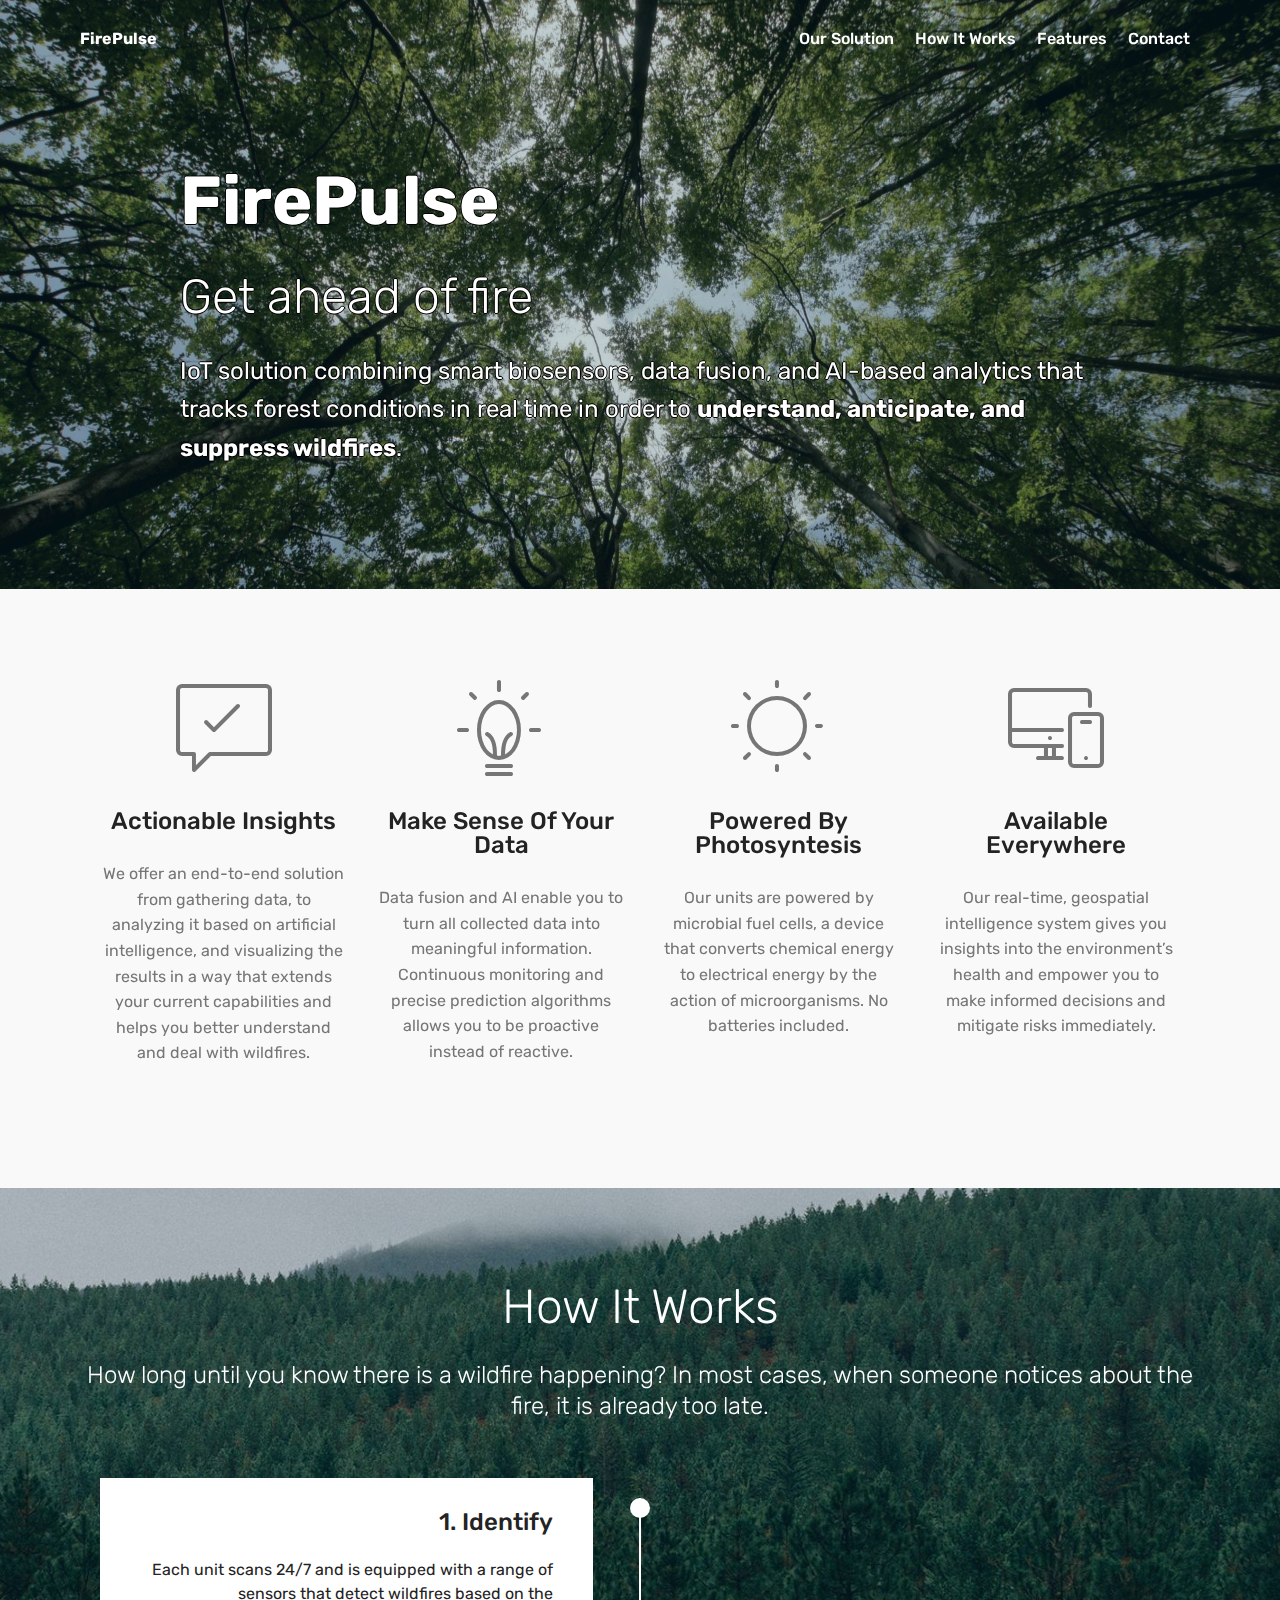
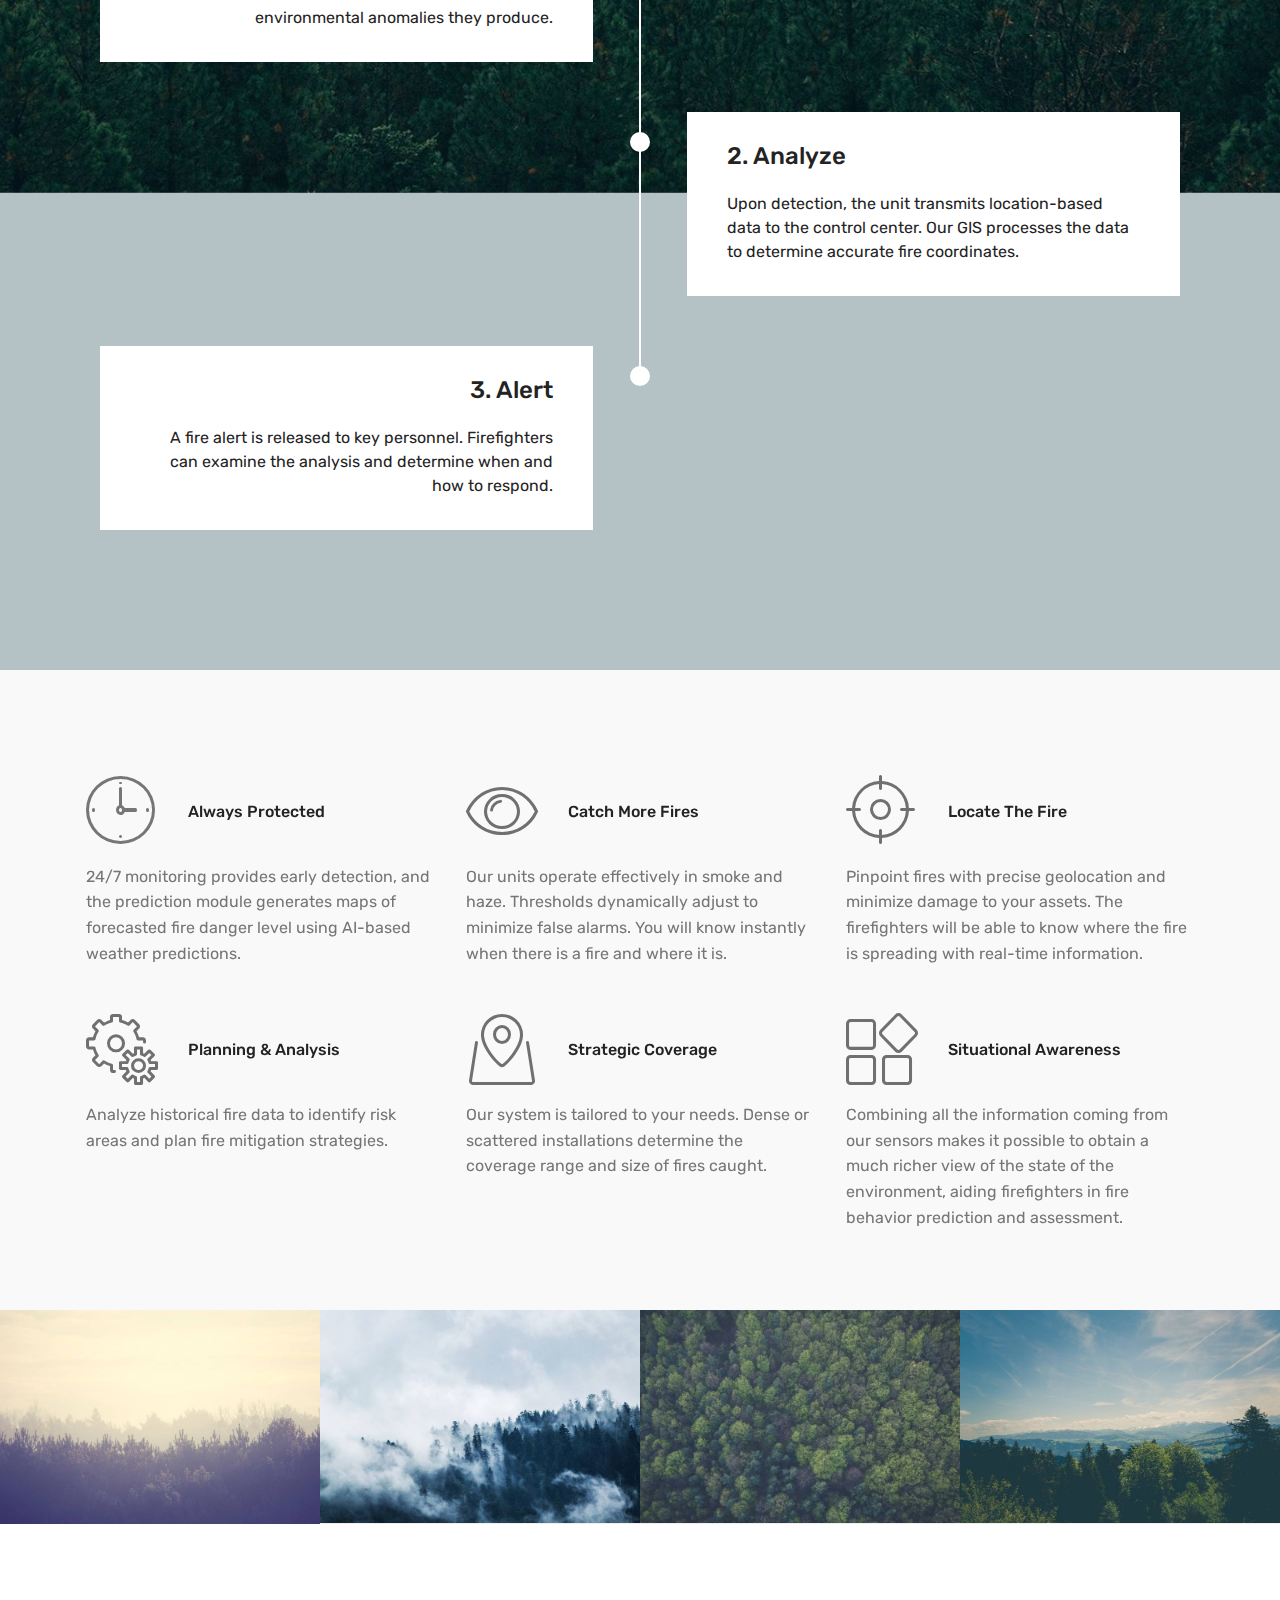
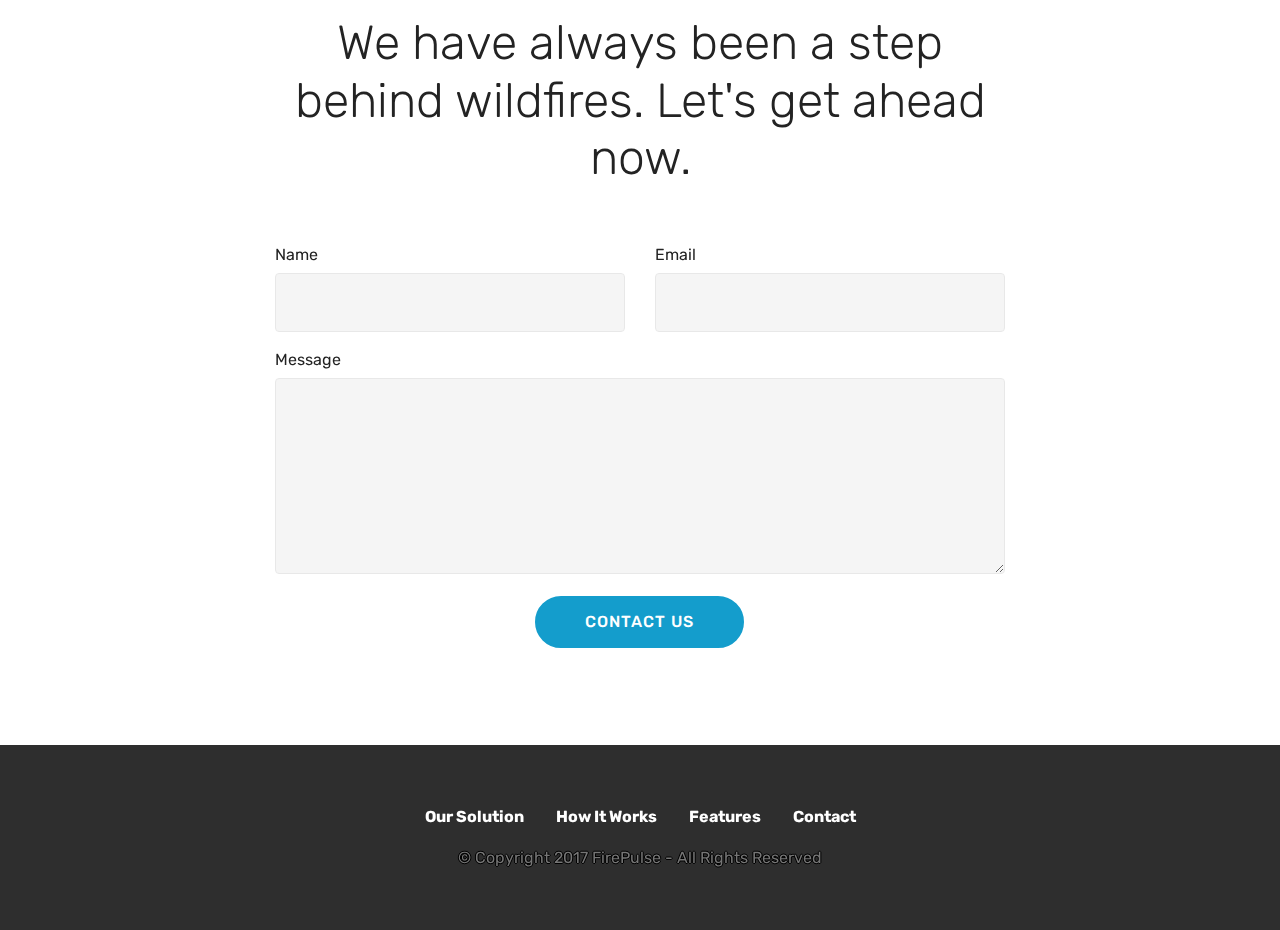
==== index.html @ 56bd2036 "Improve image and text contrast" ====
<!DOCTYPE html>
<html>
<head>
  <meta charset="UTF-8">
  <meta http-equiv="X-UA-Compatible" content="IE=edge">
  <meta name="viewport" content="width=device-width, initial-scale=1">
  <meta name="description" content="FirePulse - Get Ahead of Fire">

  <title>FirePulse</title>

  <link rel="stylesheet" href="assets/web/assets/mobirise-icons/mobirise-icons.css">
  <link rel="stylesheet" href="assets/bootstrap/css/bootstrap.min.css">
  <link rel="stylesheet" href="assets/bootstrap/css/bootstrap-grid.min.css">
  <link rel="stylesheet" href="assets/bootstrap/css/bootstrap-reboot.min.css">
  <link rel="stylesheet" href="assets/dropdown/css/style.css">
  <link rel="stylesheet" href="assets/theme/css/style.css">
  <link rel="stylesheet" href="assets/mobirise-gallery/style.css">
  <link rel="stylesheet" href="assets/mobirise/css/mbr-additional.css">
</head>
<body>
<section class="menu cid-qyNrmQAsGF" once="menu" id="menu1-e" data-rv-view="1225">
    <nav class="navbar navbar-expand beta-menu navbar-dropdown align-items-center navbar-toggleable-sm bg-color transparent">
        <button class="navbar-toggler navbar-toggler-right" type="button" data-toggle="collapse" data-target="#navbarSupportedContent"
                aria-controls="navbarSupportedContent" aria-expanded="false" aria-label="Toggle navigation">
            <div class="hamburger">
                <span></span>
                <span></span>
                <span></span>
                <span></span>
            </div>
        </button>
        <div class="menu-logo">
            <div class="navbar-brand">
                <span class="navbar-caption-wrap">
                    <a class="navbar-caption text-white display-4" href="#top">FirePulse<br></a>
                </span>
            </div>
        </div>
        <div class="collapse navbar-collapse" id="navbarSupportedContent">
            <ul class="navbar-nav nav-dropdown nav-right" data-app-modern-menu="true">
                <li class="nav-item">
                    <a class="nav-link link text-white display-4" href="index.html#features1-i">Our Solution</a>
                </li>
                <li class="nav-item">
                    <a class="nav-link link text-white display-4" href="index.html#timeline1-r">How It Works</a>
                </li>
                <li class="nav-item">
                    <a class="nav-link link text-white display-4" href="index.html#features10-p">Features</a>
                </li>
                <li class="nav-item">
                    <a class="nav-link link text-white display-4" href="index.html#form1-s">Contact</a>
                </li>
            </ul>
        </div>
    </nav>
</section>

<section class="cid-qyNrmRjcz0 mbr-parallax-background" id="header2-f" data-rv-view="1227">
    <div class="mbr-overlay" style="opacity: 0.25; background-color: rgb(7, 59, 76);"></div>
    <div class="container align-center">
        <div class="row justify-content-md-center">
            <div class="mbr-white col-md-10">
                <h1 class="mbr-section-title mbr-bold pb-3 mbr-fonts-style display-1">FirePulse</h1>
                <h3 class="mbr-section-subtitle align-center mbr-light pb-3 mbr-fonts-style display-2">Get ahead of fire</h3>
                <p class="mbr-text pb-3 mbr-fonts-style display-5">
                    IoT solution combining smart biosensors, data fusion, and
                    AI-based analytics that tracks forest conditions in real
                    time in order to <strong>understand, anticipate, and
                    suppress wildfires</strong>.
                </p>
            </div>
        </div>
    </div>
</section>

<section class="features1 cid-qyNvfasFLS" id="features1-i" data-rv-view="1230">
    <div class="container">
        <div class="media-container-row">
            <div class="card p-3 col-12 col-md-6 col-lg-3">
                <div class="card-img pb-3">
                    <span class="mbr-iconfont mbri-cust-feedback" style="color: rgb(118, 118, 118);" media-simple="true"></span>
                </div>
                <div class="card-box">
                    <h4 class="card-title py-3 mbr-fonts-style display-5">
                        Actionable Insights
                    </h4>
                    <p class="mbr-text mbr-fonts-style display-7">
                        We offer an end-to-end solution from gathering data, to
                        analyzing it based on artificial intelligence, and
                        visualizing the results in a way that extends your
                        current capabilities and helps you better understand and
                        deal with wildfires.
                    </p>
                </div>
            </div>

            <div class="card p-3 col-12 col-md-6 col-lg-3">
                <div class="card-img pb-3">
                    <span class="mbr-iconfont mbri-idea" style="color: rgb(118, 118, 118);" media-simple="true"></span>
                </div>
                <div class="card-box">
                    <h4 class="card-title py-3 mbr-fonts-style display-5">
                        Make Sense Of Your Data
                    </h4>
                    <p class="mbr-text mbr-fonts-style display-7">
                        Data fusion and AI enable you to turn all collected data
                        into meaningful information. Continuous monitoring and
                        precise prediction algorithms allows you to be proactive
                        instead of reactive.
                    </p>
                </div>
            </div>

            <div class="card p-3 col-12 col-md-6 col-lg-3">
                <div class="card-img pb-3">
                    <span class="mbr-iconfont mbri-sun" style="color: rgb(118, 118, 118);" media-simple="true"></span>
                </div>
                <div class="card-box">
                    <h4 class="card-title py-3 mbr-fonts-style display-5">
                        Powered By Photosyntesis
                    </h4>
                    <p class="mbr-text mbr-fonts-style display-7">
                        Our units are powered by microbial fuel cells, a device
                        that converts chemical energy to electrical energy by
                        the action of microorganisms. No batteries included.
                    </p>
                </div>
            </div>

            <div class="card p-3 col-12 col-md-6 col-lg-3">
                <div class="card-img pb-3">
                    <span class="mbr-iconfont mbri-responsive" style="color: rgb(118, 118, 118);" media-simple="true"></span>
                </div>
                <div class="card-box">
                    <h4 class="card-title py-3 mbr-fonts-style display-5">
                        Available Everywhere
                    </h4>
                    <p class="mbr-text mbr-fonts-style display-7">
                        Our real-time, geospatial intelligence system gives you
                        insights into the environment’s health and empower you
                        to make informed decisions and mitigate risks
                        immediately.
                    </p>
                </div>
            </div>
        </div>
    </div>
</section>

<section class="timeline1 cid-qyNzXFHIGT mbr-parallax-background" id="timeline1-r" data-rv-view="1233">
    <div class="mbr-overlay" style="opacity: 0.25; background-color: rgb(7, 59, 76);"></div>

    <div class="container align-center">
        <h2 class="mbr-section-title pb-3 mbr-fonts-style display-2">
            How It Works
        </h2>
        <h3 class="mbr-section-subtitle pb-5 mbr-fonts-style display-5">
            How long until you know there is a wildfire happening? In most
            cases, when someone notices about the fire, it is already too late.
        </h3>

        <div class="container timelines-container" mbri-timelines="">
            <div class="row timeline-element reverse separline">
                <div class="timeline-date-panel col-xs-12 col-md-6  align-left"></div>
                <span class="iconBackground"></span>
                <div class="col-xs-12 col-md-6 align-right">
                    <div class="timeline-text-content">
                        <h4 class="mbr-timeline-title pb-3 mbr-fonts-style display-5">1. Identify</h4>
                        <p class="mbr-timeline-text mbr-fonts-style display-7">
                            Each unit scans 24/7 and is equipped with a range of
                            sensors that detect wildfires based on the
                            environmental anomalies they produce.
                        </p>
                    </div>
                </div>
            </div>

            <div class="row timeline-element  separline">
                <div class="timeline-date-panel col-xs-12 col-md-6 align-right"></div>
                <span class="iconBackground"></span>
                <div class="col-xs-12 col-md-6 align-left ">
                    <div class="timeline-text-content">
                        <h4 class="mbr-timeline-title pb-3 mbr-fonts-style display-5">2. Analyze</h4>
                        <p class="mbr-timeline-text mbr-fonts-style display-7">
                            Upon detection, the unit transmits location-based
                            data to the control center. Our GIS processes the
                            data to determine accurate fire coordinates.
                        </p>
                    </div>
                </div>
            </div>

            <div class="row timeline-element reverse">
                <div class="timeline-date-panel col-xs-12 col-md-6  align-left"></div>
                <span class="iconBackground"></span>
                <div class="col-xs-12 col-md-6 align-right">
                    <div class="timeline-text-content">
                        <h4 class="mbr-timeline-title pb-3 mbr-fonts-style display-5">3. Alert</h4>
                        <p class="mbr-timeline-text mbr-fonts-style display-7">
                            A fire alert is released to key personnel.
                            Firefighters can examine the analysis and determine
                            when and how to respond.
                        </p>
                    </div>
                </div>
            </div>
        </div>
    </div>
</section>

<section class="features10 cid-qyNzpm84Uh pb-5" id="features10-p" data-rv-view="1236">
    <div class="container">
        <div class="row justify-content-center">
            <div class="card p-3 col-12 col-md-6 col-lg-4">
                <div class="media mb-3">
                    <div class="card-img align-self-center d-flex">
                        <span class="mbr-iconfont mbri-clock" style="color: rgb(118, 118, 118);" media-simple="true"></span>
                    </div>
                    <h4 class="card-title media-body py-3 mbr-fonts-style display-7">Always Protected</h4>
                </div>
                <div class="card-box">
                    <p class="mbr-text mbr-fonts-style display-7">
                        24/7 monitoring provides early detection, and the
                        prediction module generates maps of forecasted fire
                        danger level using AI-based weather predictions.
                    </p>
                </div>
            </div>

            <div class="card p-3 col-12 col-md-6 col-lg-4">
                <div class="media mb-3">
                    <div class="card-img align-self-center d-flex">
                        <span class="mbr-iconfont mbri-preview" media-simple="true"></span>
                    </div>
                    <h4 class="card-title media-body py-3 mbr-fonts-style display-7">Catch More Fires</h4>
                </div>
                <div class="card-box">
                    <p class="mbr-text mbr-fonts-style display-7">
                        Our units operate effectively in smoke and haze.
                        Thresholds dynamically adjust to minimize false alarms.
                        You will know instantly when there is a fire and where
                        it is.</p>
                </div>
            </div>

            <div class="card p-3 col-12 col-md-6 col-lg-4">
                <div class="media mb-3">
                    <div class="card-img align-self-center d-flex">
                        <span class="mbr-iconfont mbri-target" media-simple="true"></span>
                    </div>
                    <h4 class="card-title media-body py-3 mbr-fonts-style display-7">Locate The Fire</h4>
                </div>
                <div class="card-box">
                    <p class="mbr-text mbr-fonts-style display-7">
                        Pinpoint fires with precise geolocation and minimize
                        damage to your assets. The firefighters will be able to
                        know where the fire is spreading with real-time
                        information.
                    </p>
                </div>
            </div>

            <div class="card p-3 col-12 col-md-6 col-lg-4">
                <div class="media mb-3">
                    <div class="card-img align-self-center d-flex">
                        <span class="mbr-iconfont mbri-setting" media-simple="true"></span>
                    </div>
                    <h4 class="card-title media-body py-3 mbr-fonts-style display-7">Planning &amp; Analysis</h4>
                </div>
                <div class="card-box">
                    <p class="mbr-text mbr-fonts-style display-7">
                        Analyze historical fire data to identify risk areas and
                        plan fire mitigation strategies.
                    </p>
                </div>
            </div>

            <div class="card p-3 col-12 col-md-6 col-lg-4">
                <div class="media mb-3">
                    <div class="card-img align-self-center d-flex">
                        <span class="mbr-iconfont mbri-map-pin" media-simple="true"></span>
                    </div>
                    <h4 class="card-title media-body py-3 mbr-fonts-style display-7">Strategic Coverage</h4>
                </div>
                <div class="card-box">
                    <p class="mbr-text mbr-fonts-style display-7">
                        Our system is tailored to your needs. Dense or scattered
                        installations determine the coverage range and size of
                        fires caught.
                    </p>
                </div>
            </div>

            <div class="card p-3 col-12 col-md-6 col-lg-4">
                <div class="media mb-3">
                    <div class="card-img align-self-center d-flex">
                        <span class="mbr-iconfont mbri-extension" media-simple="true"></span>
                    </div>
                    <h4 class="card-title media-body py-3 mbr-fonts-style display-7">Situational Awareness</h4>
                </div>
                <div class="card-box">
                    <p class="mbr-text mbr-fonts-style display-7">Combining all
                        the information coming from our sensors makes it
                        possible to obtain a much richer view of the state of
                        the environment, aiding firefighters in fire behavior
                        prediction and assessment.
                    </p>
                </div>
            </div>
        </div>
    </div>
</section>

<section class="mbr-gallery" id="gallery3-l" data-rv-view="1242">
    <div>
        <div>
            <div class="mbr-gallery-row">
                <div class="mbr-gallery-layout-default">
                    <div>
                        <div>
                            <div class="mbr-gallery-item mbr-gallery-item--p0">
                                <div href="#lb-gallery3-l">
                                    <img src="assets/images/landscape-trees-winter-8781-1280x856-800x535.jpg" alt="">
                                </div>
                            </div>
                            <div class="mbr-gallery-item mbr-gallery-item--p0">
                                <div href="#lb-gallery3-l">
                                    <img src="assets/images/pexels-photo-167699-1280x853-800x533.jpg" alt="">
                                </div>
                            </div>
                            <div class="mbr-gallery-item mbr-gallery-item--p0">
                                <div href="#lb-gallery3-l">
                                    <img src="assets/images/pexels-photo-113338-1280x853-800x533.jpg" alt="">
                                </div>
                            </div>
                            <div class="mbr-gallery-item mbr-gallery-item--p0">
                                <div href="#lb-gallery3-l">
                                    <img src="assets/images/pexels-photo-129105-1280x853-800x533.jpg" alt="">
                                </div>
                            </div>
                        </div>
                    </div>
                </div>
            </div>
        </div>
    </div>
</section>

<section class="mbr-section form1 cid-qyNCkxbKjZ" id="form1-s" data-rv-view="1261">
    <div class="container">
        <div class="row justify-content-center">
            <div class="title col-12 col-lg-8">
                <h2 class="mbr-section-title align-center pb-3 mbr-fonts-style display-2">
                    We have always been a step behind wildfires. Let's get ahead now.
                </h2>
            </div>
        </div>
    </div>
    <div class="container">
        <div class="row justify-content-center">
            <div class="media-container-column col-lg-8" data-form-type="formoid">
                <div data-form-alert="" hidden="">Thanks for contacting us! We will get back at you as soon as possible.</div>

                <form class="mbr-form" action="https://mobirise.com/" method="post" data-form-title="Mobirise Form">
                    <input type="hidden" data-form-email="true" value="gnU/629u4FB95hNdyKQsaQqnuOkDo2GYJ6wR9Qyj9FhAoC0053Ku/VlZqA9ZPZjB5Nr1Hg8uNTyIGuQ9LGgLoWUwlEdALuaLyAC6wq1TpmEbZEG/PhLjs02CawAMzW4U">
                    <div class="row row-sm-offset">
                        <div class="col-md-4 multi-horizontal" data-for="name">
                            <div class="form-group">
                                <label class="form-control-label mbr-fonts-style display-7" for="name-form1-s">Name</label>
                                <input type="text" class="form-control" name="name" data-form-field="Name" required="" id="name-form1-s">
                            </div>
                        </div>
                        <div class="col-md-4 multi-horizontal" data-for="email">
                            <div class="form-group">
                                <label class="form-control-label mbr-fonts-style display-7" for="email-form1-s">Email</label>
                                <input type="email" class="form-control" name="email" data-form-field="Email" required="" id="email-form1-s">
                            </div>
                        </div>
                    </div>
                    <div class="form-group" data-for="message">
                        <label class="form-control-label mbr-fonts-style display-7" for="message-form1-s">Message</label>
                        <textarea type="text" class="form-control" name="message" rows="7" data-form-field="Message" id="message-form1-s"></textarea>
                    </div>
                    <span class="input-group-btn"><button href="" type="submit" class="btn btn-primary btn-form display-4">CONTACT US</button></span>
                </form>
            </div>
        </div>
    </div>
</section>

<section once="" class="cid-qyNLZDrBRX" id="footer7-z" data-rv-view="1264">
    <div class="container">
        <div class="media-container-row align-center mbr-white">
            <div class="row">
                <ul class="foot-menu">
                    <li class="foot-menu-item mbr-fonts-style display-7">
                        <a class="text-white mbr-bold" href="index.html#header2-f">Our Solution</a>
                    </li>
                    <li class="foot-menu-item mbr-fonts-style display-7">
                        <a class="text-white mbr-bold" href="index.html#timeline1-r">How It Works</a>
                    </li>
                    <li class="foot-menu-item mbr-fonts-style display-7">
                        <a class="text-white mbr-bold" href="index.html#features10-p">Features</a>
                    </li>
                    <li class="foot-menu-item mbr-fonts-style display-7">
                        <a class="text-white mbr-bold" href="index.html#form1-s">Contact</a>
                    </li>
                </ul>
            </div>
            <div class="row row-copirayt">
                <p class="mbr-text mb-0 mbr-fonts-style mbr-white display-7">
                    © Copyright 2017 FirePulse - All Rights Reserved
                </p>
            </div>
        </div>
    </div>
</section>

<script src="assets/web/assets/jquery/jquery.min.js"></script>
<script src="assets/popper/popper.min.js"></script>
<script src="assets/bootstrap/js/bootstrap.min.js"></script>
<script src="assets/smooth-scroll/smooth-scroll.js"></script>
<script src="assets/dropdown/js/script.min.js"></script>
<script src="assets/touch-swipe/jquery.touch-swipe.min.js"></script>
<script src="assets/masonry/masonry.pkgd.min.js"></script>
<script src="assets/imagesloaded/imagesloaded.pkgd.min.js"></script>
<script src="assets/bootstrap-carousel-swipe/bootstrap-carousel-swipe.js"></script>
<script src="assets/jarallax/jarallax.min.js"></script>
<script src="assets/theme/js/script.js"></script>
<script src="assets/mobirise-gallery/script.js"></script>
<script src="assets/formoid/formoid.min.js"></script>

</body>
</html>
---- assets/web/assets/mobirise-icons/mobirise-icons.css ----
@font-face {
  font-family: 'MobiriseIcons';
  src:  url('mobirise-icons.eot?spat4u');
  src:  url('mobirise-icons.eot?spat4u#iefix') format('embedded-opentype'),
    url('mobirise-icons.ttf?spat4u') format('truetype'),
    url('mobirise-icons.woff?spat4u') format('woff'),
    url('mobirise-icons.svg?spat4u#MobiriseIcons') format('svg');
  font-weight: normal;
  font-style: normal;
}

[class^="mbri-"], [class*=" mbri-"] {
  /* use !important to prevent issues with browser extensions that change fonts */
  font-family: MobiriseIcons !important;
  speak: none;
  font-style: normal;
  font-weight: normal;
  font-variant: normal;
  text-transform: none;
  line-height: 1;

  /* Better Font Rendering =========== */
  -webkit-font-smoothing: antialiased;
  -moz-osx-font-smoothing: grayscale;
}

.mbri-add-submenu:before {
  content: "\e900";
}
.mbri-alert:before {
  content: "\e901";
}
.mbri-align-center:before {
  content: "\e902";
}
.mbri-align-justify:before {
  content: "\e903";
}
.mbri-align-left:before {
  content: "\e904";
}
.mbri-align-right:before {
  content: "\e905";
}
.mbri-android:before {
  content: "\e906";
}
.mbri-apple:before {
  content: "\e907";
}
.mbri-arrow-down:before {
  content: "\e908";
}
.mbri-arrow-next:before {
  content: "\e909";
}
.mbri-arrow-prev:before {
  content: "\e90a";
}
.mbri-arrow-up:before {
  content: "\e90b";
}
.mbri-bold:before {
  content: "\e90c";
}
.mbri-bookmark:before {
  content: "\e90d";
}
.mbri-bootstrap:before {
  content: "\e90e";
}
.mbri-briefcase:before {
  content: "\e90f";
}
.mbri-browse:before {
  content: "\e910";
}
.mbri-bulleted-list:before {
  content: "\e911";
}
.mbri-calendar:before {
  content: "\e912";
}
.mbri-camera:before {
  content: "\e913";
}
.mbri-cart-add:before {
  content: "\e914";
}
.mbri-cart-full:before {
  content: "\e915";
}
.mbri-cash:before {
  content: "\e916";
}
.mbri-change-style:before {
  content: "\e917";
}
.mbri-chat:before {
  content: "\e918";
}
.mbri-clock:before {
  content: "\e919";
}
.mbri-close:before {
  content: "\e91a";
}
.mbri-cloud:before {
  content: "\e91b";
}
.mbri-code:before {
  content: "\e91c";
}
.mbri-contact-form:before {
  content: "\e91d";
}
.mbri-credit-card:before {
  content: "\e91e";
}
.mbri-cursor-click:before {
  content: "\e91f";
}
.mbri-cust-feedback:before {
  content: "\e920";
}
.mbri-database:before {
  content: "\e921";
}
.mbri-delivery:before {
  content: "\e922";
}
.mbri-desktop:before {
  content: "\e923";
}
.mbri-devices:before {
  content: "\e924";
}
.mbri-down:before {
  content: "\e925";
}
.mbri-download:before {
  content: "\e989";
}
.mbri-drag-n-drop:before {
  content: "\e927";
}
.mbri-drag-n-drop2:before {
  content: "\e928";
}
.mbri-edit:before {
  content: "\e929";
}
.mbri-edit2:before {
  content: "\e92a";
}
.mbri-error:before {
  content: "\e92b";
}
.mbri-extension:before {
  content: "\e92c";
}
.mbri-features:before {
  content: "\e92d";
}
.mbri-file:before {
  content: "\e92e";
}
.mbri-flag:before {
  content: "\e92f";
}
.mbri-folder:before {
  content: "\e930";
}
.mbri-gift:before {
  content: "\e931";
}
.mbri-github:before {
  content: "\e932";
}
.mbri-globe:before {
  content: "\e933";
}
.mbri-globe-2:before {
  content: "\e934";
}
.mbri-growing-chart:before {
  content: "\e935";
}
.mbri-hearth:before {
  content: "\e936";
}
.mbri-help:before {
  content: "\e937";
}
.mbri-home:before {
  content: "\e938";
}
.mbri-hot-cup:before {
  content: "\e939";
}
.mbri-idea:before {
  content: "\e93a";
}
.mbri-image-gallery:before {
  content: "\e93b";
}
.mbri-image-slider:before {
  content: "\e93c";
}
.mbri-info:before {
  content: "\e93d";
}
.mbri-italic:before {
  content: "\e93e";
}
.mbri-key:before {
  content: "\e93f";
}
.mbri-laptop:before {
  content: "\e940";
}
.mbri-layers:before {
  content: "\e941";
}
.mbri-left-right:before {
  content: "\e942";
}
.mbri-left:before {
  content: "\e943";
}
.mbri-letter:before {
  content: "\e944";
}
.mbri-like:before {
  content: "\e945";
}
.mbri-link:before {
  content: "\e946";
}
.mbri-lock:before {
  content: "\e947";
}
.mbri-login:before {
  content: "\e948";
}
.mbri-logout:before {
  content: "\e949";
}
.mbri-magic-stick:before {
  content: "\e94a";
}
.mbri-map-pin:before {
  content: "\e94b";
}
.mbri-menu:before {
  content: "\e94c";
}
.mbri-mobile:before {
  content: "\e94d";
}
.mbri-mobile2:before {
  content: "\e94e";
}
.mbri-mobirise:before {
  content: "\e94f";
}
.mbri-more-horizontal:before {
  content: "\e950";
}
.mbri-more-vertical:before {
  content: "\e951";
}
.mbri-music:before {
  content: "\e952";
}
.mbri-new-file:before {
  content: "\e953";
}
.mbri-numbered-list:before {
  content: "\e954";
}
.mbri-opened-folder:before {
  content: "\e955";
}
.mbri-pages:before {
  content: "\e956";
}
.mbri-paper-plane:before {
  content: "\e957";
}
.mbri-paperclip:before {
  content: "\e958";
}
.mbri-photo:before {
  content: "\e959";
}
.mbri-photos:before {
  content: "\e95a";
}
.mbri-pin:before {
  content: "\e95b";
}
.mbri-play:before {
  content: "\e95c";
}
.mbri-plus:before {
  content: "\e95d";
}
.mbri-preview:before {
  content: "\e95e";
}
.mbri-print:before {
  content: "\e95f";
}
.mbri-protect:before {
  content: "\e960";
}
.mbri-question:before {
  content: "\e961";
}
.mbri-quote-left:before {
  content: "\e962";
}
.mbri-quote-right:before {
  content: "\e963";
}
.mbri-refresh:before {
  content: "\e964";
}
.mbri-responsive:before {
  content: "\e965";
}
.mbri-right:before {
  content: "\e966";
}
.mbri-rocket:before {
  content: "\e967";
}
.mbri-sad-face:before {
  content: "\e968";
}
.mbri-sale:before {
  content: "\e969";
}
.mbri-save:before {
  content: "\e96a";
}
.mbri-search:before {
  content: "\e96b";
}
.mbri-setting:before {
  content: "\e96c";
}
.mbri-setting2:before {
  content: "\e96d";
}
.mbri-setting3:before {
  content: "\e96e";
}
.mbri-share:before {
  content: "\e96f";
}
.mbri-shopping-bag:before {
  content: "\e970";
}
.mbri-shopping-basket:before {
  content: "\e971";
}
.mbri-shopping-cart:before {
  content: "\e972";
}
.mbri-sites:before {
  content: "\e973";
}
.mbri-smile-face:before {
  content: "\e974";
}
.mbri-speed:before {
  content: "\e975";
}
.mbri-star:before {
  content: "\e976";
}
.mbri-success:before {
  content: "\e977";
}
.mbri-sun:before {
  content: "\e978";
}
.mbri-sun2:before {
  content: "\e979";
}
.mbri-tablet:before {
  content: "\e97a";
}
.mbri-tablet-vertical:before {
  content: "\e97b";
}
.mbri-target:before {
  content: "\e97c";
}
.mbri-timer:before {
  content: "\e97d";
}
.mbri-to-ftp:before {
  content: "\e97e";
}
.mbri-to-local-drive:before {
  content: "\e97f";
}
.mbri-touch-swipe:before {
  content: "\e980";
}
.mbri-touch:before {
  content: "\e981";
}
.mbri-trash:before {
  content: "\e982";
}
.mbri-underline:before {
  content: "\e983";
}
.mbri-unlink:before {
  content: "\e984";
}
.mbri-unlock:before {
  content: "\e985";
}
.mbri-up-down:before {
  content: "\e986";
}
.mbri-up:before {
  content: "\e987";
}
.mbri-update:before {
  content: "\e988";
}
.mbri-upload:before {
 content: "\e926"; 
}
.mbri-user:before {
  content: "\e98a";
}
.mbri-user2:before {
  content: "\e98b";
}
.mbri-users:before {
  content: "\e98c";
}
.mbri-video:before {
  content: "\e98d";
}
.mbri-video-play:before {
  content: "\e98e";
}
.mbri-watch:before {
  content: "\e98f";
}
.mbri-website-theme:before {
  content: "\e990";
}
.mbri-wifi:before {
  content: "\e991";
}
.mbri-windows:before {
  content: "\e992";
}
.mbri-zoom-out:before {
  content: "\e993";
}
.mbri-redo:before {
  content: "\e994";
}
.mbri-undo:before {
  content: "\e995";
}
---- assets/dropdown/css/style.css ----
.navbar-dropdown {
  left: 0;
  padding: 0;
  position: absolute;
  right: 0;
  top: 0;
  transition: all 0.45s ease;
  z-index: 1030;
  background: #282828; }
  .navbar-dropdown .navbar-logo {
    margin-right: 0.8rem;
    transition: margin 0.3s ease-in-out;
    vertical-align: middle; }
    .navbar-dropdown .navbar-logo img {
      height: 3.125rem;
      transition: all 0.3s ease-in-out; }
    .navbar-dropdown .navbar-logo.mbr-iconfont {
      font-size: 3.125rem;
      line-height: 3.125rem; }
  .navbar-dropdown .navbar-caption {
    font-weight: 700;
    white-space: normal;
    vertical-align: -4px;
    line-height: 3.125rem !important; }
    .navbar-dropdown .navbar-caption, .navbar-dropdown .navbar-caption:hover {
      color: inherit;
      text-decoration: none; }
  .navbar-dropdown .mbr-iconfont + .navbar-caption {
    vertical-align: -1px; }
  .navbar-dropdown.navbar-fixed-top {
    position: fixed; }
  .navbar-dropdown .navbar-brand span {
    vertical-align: -4px; }
  .navbar-dropdown.bg-color.transparent {
    background: none; }
  .navbar-dropdown.navbar-short .navbar-brand {
    padding: 0.625rem 0; }
    .navbar-dropdown.navbar-short .navbar-brand span {
      vertical-align: -1px; }
  .navbar-dropdown.navbar-short .navbar-caption {
    line-height: 2.375rem !important;
    vertical-align: -2px; }
  .navbar-dropdown.navbar-short .navbar-logo {
    margin-right: 0.5rem; }
    .navbar-dropdown.navbar-short .navbar-logo img {
      height: 2.375rem; }
    .navbar-dropdown.navbar-short .navbar-logo.mbr-iconfont {
      font-size: 2.375rem;
      line-height: 2.375rem; }
  .navbar-dropdown.navbar-short .mbr-table-cell {
    height: 3.625rem; }
  .navbar-dropdown .navbar-close {
    left: 0.6875rem;
    position: fixed;
    top: 0.75rem;
    z-index: 1000; }
  .navbar-dropdown .hamburger-icon {
    content: "";
    display: inline-block;
    vertical-align: middle;
    width: 16px;
    -webkit-box-shadow: 0 -6px 0 1px #282828,0 0 0 1px #282828,0 6px 0 1px #282828;
    -moz-box-shadow: 0 -6px 0 1px #282828,0 0 0 1px #282828,0 6px 0 1px #282828;
    box-shadow: 0 -6px 0 1px #282828,0 0 0 1px #282828,0 6px 0 1px #282828; }

.dropdown-menu .dropdown-toggle[data-toggle="dropdown-submenu"]::after {
  border-bottom: 0.35em solid transparent;
  border-left: 0.35em solid;
  border-right: 0;
  border-top: 0.35em solid transparent;
  margin-left: 0.3rem; }

.dropdown-menu .dropdown-item:focus {
  outline: 0; }

.nav-dropdown {
  font-size: 0.75rem;
  font-weight: 500;
  height: auto !important; }
  .nav-dropdown .nav-btn {
    padding-left: 1rem; }
  .nav-dropdown .link {
    margin: .667em 1.667em;
    font-weight: 500;
    padding: 0;
    transition: color .2s ease-in-out; }
    .nav-dropdown .link.dropdown-toggle {
      margin-right: 2.583em; }
      .nav-dropdown .link.dropdown-toggle::after {
        margin-left: .25rem;
        border-top: 0.35em solid;
        border-right: 0.35em solid transparent;
        border-left: 0.35em solid transparent;
        border-bottom: 0; }
      .nav-dropdown .link.dropdown-toggle[aria-expanded="true"] {
        margin: 0;
        padding: 0.667em 3.263em  0.667em 1.667em; }
  .nav-dropdown .link::after,
  .nav-dropdown .dropdown-item::after {
    color: inherit; }
  .nav-dropdown .btn {
    font-size: 0.75rem;
    font-weight: 700;
    letter-spacing: 0;
    margin-bottom: 0;
    padding-left: 1.25rem;
    padding-right: 1.25rem; }
  .nav-dropdown .dropdown-menu {
    border-radius: 0;
    border: 0;
    left: 0;
    margin: 0;
    padding-bottom: 1.25rem;
    padding-top: 1.25rem;
    position: relative; }
  .nav-dropdown .dropdown-submenu {
    margin-left: 0.125rem;
    top: 0; }
  .nav-dropdown .dropdown-item {
    font-weight: 500;
    line-height: 2;
    padding: 0.3846em 4.615em 0.3846em 1.5385em;
    position: relative;
    transition: color .2s ease-in-out, background-color .2s ease-in-out; }
    .nav-dropdown .dropdown-item::after {
      margin-top: -0.3077em;
      position: absolute;
      right: 1.1538em;
      top: 50%; }
    .nav-dropdown .dropdown-item:focus, .nav-dropdown .dropdown-item:hover {
      background: none; }

@media (max-width: 767px) {
  .nav-dropdown.navbar-toggleable-sm {
    bottom: 0;
    display: none;
    left: 0;
    overflow-x: hidden;
    position: fixed;
    top: 0;
    transform: translateX(-100%);
    -ms-transform: translateX(-100%);
    -webkit-transform: translateX(-100%);
    width: 18.75rem;
    z-index: 999; } }
.nav-dropdown.navbar-toggleable-xl {
  bottom: 0;
  display: none;
  left: 0;
  overflow-x: hidden;
  position: fixed;
  top: 0;
  transform: translateX(-100%);
  -ms-transform: translateX(-100%);
  -webkit-transform: translateX(-100%);
  width: 18.75rem;
  z-index: 999; }

.nav-dropdown-sm {
  display: block !important;
  overflow-x: hidden;
  overflow: auto;
  padding-top: 3.875rem; }
  .nav-dropdown-sm::after {
    content: "";
    display: block;
    height: 3rem;
    width: 100%; }
  .nav-dropdown-sm.collapse.in ~ .navbar-close {
    display: block !important; }
  .nav-dropdown-sm.collapsing, .nav-dropdown-sm.collapse.in {
    transform: translateX(0);
    -ms-transform: translateX(0);
    -webkit-transform: translateX(0);
    transition: all 0.25s ease-out;
    -webkit-transition: all 0.25s ease-out;
    background: #282828; }
  .nav-dropdown-sm.collapsing[aria-expanded="false"] {
    transform: translateX(-100%);
    -ms-transform: translateX(-100%);
    -webkit-transform: translateX(-100%); }
  .nav-dropdown-sm .nav-item {
    display: block;
    margin-left: 0 !important;
    padding-left: 0; }
  .nav-dropdown-sm .link,
  .nav-dropdown-sm .dropdown-item {
    border-top: 1px dotted rgba(255, 255, 255, 0.1);
    font-size: 0.8125rem;
    line-height: 1.6;
    margin: 0 !important;
    padding: 0.875rem 2.4rem 0.875rem 1.5625rem !important;
    position: relative;
    white-space: normal; }
    .nav-dropdown-sm .link:focus, .nav-dropdown-sm .link:hover,
    .nav-dropdown-sm .dropdown-item:focus,
    .nav-dropdown-sm .dropdown-item:hover {
      background: rgba(0, 0, 0, 0.2) !important;
      color: #c0a375; }
  .nav-dropdown-sm .nav-btn {
    position: relative;
    padding: 1.5625rem 1.5625rem 0 1.5625rem; }
    .nav-dropdown-sm .nav-btn::before {
      border-top: 1px dotted rgba(255, 255, 255, 0.1);
      content: "";
      left: 0;
      position: absolute;
      top: 0;
      width: 100%; }
    .nav-dropdown-sm .nav-btn + .nav-btn {
      padding-top: 0.625rem; }
      .nav-dropdown-sm .nav-btn + .nav-btn::before {
        display: none; }
  .nav-dropdown-sm .btn {
    padding: 0.625rem 0; }
  .nav-dropdown-sm .dropdown-toggle[data-toggle="dropdown-submenu"]::after {
    margin-left: .25rem;
    border-top: 0.35em solid;
    border-right: 0.35em solid transparent;
    border-left: 0.35em solid transparent;
    border-bottom: 0; }
  .nav-dropdown-sm .dropdown-toggle[data-toggle="dropdown-submenu"][aria-expanded="true"]::after {
    border-top: 0;
    border-right: 0.35em solid transparent;
    border-left: 0.35em solid transparent;
    border-bottom: 0.35em solid; }
  .nav-dropdown-sm .dropdown-menu {
    margin: 0;
    padding: 0;
    position: relative;
    top: 0;
    left: 0;
    width: 100%;
    border: 0;
    float: none;
    border-radius: 0;
    background: none; }
  .nav-dropdown-sm .dropdown-submenu {
    left: 100%;
    margin-left: 0.125rem;
    margin-top: -1.25rem;
    top: 0; }

.navbar-toggleable-sm .nav-dropdown .dropdown-menu {
  position: absolute; }

.navbar-toggleable-sm .nav-dropdown .dropdown-submenu {
  left: 100%;
  margin-left: 0.125rem;
  margin-top: -1.25rem;
  top: 0; }

.navbar-toggleable-sm.opened .nav-dropdown .dropdown-menu {
  position: relative; }

.navbar-toggleable-sm.opened .nav-dropdown .dropdown-submenu {
  left: 0;
  margin-left: 00rem;
  margin-top: 0rem;
  top: 0; }

.is-builder .nav-dropdown.collapsing {
  transition: none !important; }

/*# sourceMappingURL=style.css.map */
---- assets/theme/css/style.css ----
/*!
 * Mobirise v4 theme (https://mobirise.com/)
 * Copyright 2017 Mobirise
 */
section {
  background-color: #eeeeee; }

section,
.container,
.container-fluid {
  position: relative;
  word-wrap: break-word; }

a.mbr-iconfont:hover {
  text-decoration: none; }

.article .lead p, .article .lead ul, .article .lead ol, .article .lead pre, .article .lead blockquote {
  margin-bottom: 0; }

a {
  font-style: normal;
  font-weight: 400;
  cursor: pointer; }
  a, a:hover {
    text-decoration: none; }

figure {
  margin-bottom: 0; }

body {
  color: #232323; }

h1, h2, h3, h4, h5, h6,
.h1, .h2, .h3, .h4, .h5, .h6,
.display-1, .display-2, .display-3, .display-4 {
  line-height: 1;
  word-break: break-word;
  word-wrap: break-word; }

b, strong {
  font-weight: bold; }

blockquote {
  padding: 10px 0 10px 20px;
  position: relative;
  border-left: 2px solid;
  border-color: #ff3366; }

input:-webkit-autofill, input:-webkit-autofill:hover, input:-webkit-autofill:focus, input:-webkit-autofill:active {
  transition-delay: 9999s;
  transition-property: background-color, color; }

textarea[type="hidden"] {
  display: none; }

body {
  position: relative; }

section {
  background-position: 50% 50%;
  background-repeat: no-repeat;
  background-size: cover; }
  section .mbr-background-video,
  section .mbr-background-video-preview {
    position: absolute;
    bottom: 0;
    left: 0;
    right: 0;
    top: 0; }

.hidden {
  visibility: hidden; }

.mbr-z-index20 {
  z-index: 20; }

/*! Base colors */
.mbr-white {
  color: #ffffff; }

.mbr-black {
  color: #000000; }

.mbr-bg-white {
  background-color: #ffffff; }

.mbr-bg-black {
  background-color: #000000; }

/*! Text-aligns */
.align-left {
  text-align: left; }

.align-center {
  text-align: center; }

.align-right {
  text-align: right; }

@media (max-width: 767px) {
  .align-left, .align-center, .align-right, .mbr-section-btn, .mbr-section-title {
    text-align: center; } }
/*! Font-weight  */
.mbr-light {
  font-weight: 300; }

.mbr-regular {
  font-weight: 400; }

.mbr-semibold {
  font-weight: 500; }

.mbr-bold {
  font-weight: 700; }

/*! Media  */
.media-size-item {
  -webkit-flex: 1 1 auto;
  -moz-flex: 1 1 auto;
  -ms-flex: 1 1 auto;
  -o-flex: 1 1 auto;
  flex: 1 1 auto; }

.media-content {
  -webkit-flex-basis: 100%;
  flex-basis: 100%; }

.media-container-row {
  display: -ms-flexbox;
  display: -webkit-flex;
  display: flex;
  -webkit-flex-direction: row;
  -ms-flex-direction: row;
  flex-direction: row;
  -webkit-flex-wrap: wrap;
  -ms-flex-wrap: wrap;
  flex-wrap: wrap;
  -webkit-justify-content: center;
  -ms-flex-pack: center;
  justify-content: center;
  -webkit-align-content: center;
  -ms-flex-line-pack: center;
  align-content: center;
  -webkit-align-items: start;
  -ms-flex-align: start;
  align-items: start; }
  .media-container-row .media-size-item {
    width: 400px; }

.media-container-column {
  display: -ms-flexbox;
  display: -webkit-flex;
  display: flex;
  -webkit-flex-direction: column;
  -ms-flex-direction: column;
  flex-direction: column;
  -webkit-flex-wrap: wrap;
  -ms-flex-wrap: wrap;
  flex-wrap: wrap;
  -webkit-justify-content: center;
  -ms-flex-pack: center;
  justify-content: center;
  -webkit-align-content: center;
  -ms-flex-line-pack: center;
  align-content: center;
  -webkit-align-items: stretch;
  -ms-flex-align: stretch;
  align-items: stretch; }
  .media-container-column > * {
    width: 100%; }

@media (min-width: 992px) {
  .media-container-row {
    -webkit-flex-wrap: nowrap;
    -ms-flex-wrap: nowrap;
    flex-wrap: nowrap; } }
figure {
  overflow: hidden; }

figure[mbr-media-size] {
  transition: width 0.1s; }

.mbr-figure img, .mbr-figure iframe {
  display: block;
  width: 100%; }

.card {
  background-color: transparent;
  border: none; }

.card-img {
  text-align: center;
  flex-shrink: 0; }

.media {
  max-width: 100%;
  margin: 0 auto; }

.mbr-figure {
  -ms-flex-item-align: center;
  -ms-grid-row-align: center;
  -webkit-align-self: center;
  align-self: center; }

.media-container > div {
  max-width: 100%; }

.mbr-figure img, .card-img img {
  width: 100%; }

@media (max-width: 991px) {
  .media-size-item {
    width: auto !important; }

  .media {
    width: auto; }

  .mbr-figure {
    width: 100% !important; } }
/*! Buttons */
.mbr-section-btn {
  margin-left: -.25rem;
  margin-right: -.25rem;
  font-size: 0; }

nav .mbr-section-btn {
  margin-left: 0rem;
  margin-right: 0rem; }

/*! Btn icon margin */
.btn .mbr-iconfont, .btn.btn-sm .mbr-iconfont {
  cursor: pointer;
  margin-right: 0.5rem; }

.btn.btn-md .mbr-iconfont, .btn.btn-md .mbr-iconfont {
  margin-right: 0.8rem; }

.mbr-regular {
  font-weight: 400; }

.mbr-semibold {
  font-weight: 500; }

.mbr-bold {
  font-weight: 700; }

[type="submit"] {
  -webkit-appearance: none; }

/*! Full-screen */
.mbr-fullscreen .mbr-overlay {
  min-height: 100vh; }

.mbr-fullscreen {
  display: flex;
  display: -webkit-flex;
  display: -moz-flex;
  display: -ms-flex;
  display: -o-flex;
  align-items: center;
  -webkit-align-items: center;
  min-height: 100vh;
  padding-top: 3rem;
  padding-bottom: 3rem; }

/*! Map */
.map {
  height: 25rem;
  position: relative; }
  .map iframe {
    width: 100%;
    height: 100%; }

/* Form */
.form-asterisk {
  font-family: initial;
  position: absolute;
  top: -2px;
  font-weight: normal; }

/*! Scroll to top arrow */
.mbr-arrow-up {
  bottom: 25px;
  right: 90px;
  position: fixed;
  text-align: right;
  z-index: 5000;
  color: #ffffff;
  font-size: 32px;
  transform: rotate(180deg);
  -webkit-transform: rotate(180deg); }

.mbr-arrow-up a {
  background: rgba(0, 0, 0, 0.2);
  border-radius: 3px;
  color: #fff;
  display: inline-block;
  height: 60px;
  width: 60px;
  outline-style: none !important;
  position: relative;
  text-decoration: none;
  transition: all .3s ease-in-out;
  cursor: pointer;
  text-align: center; }
  .mbr-arrow-up a:hover {
    background-color: rgba(0, 0, 0, 0.4); }
  .mbr-arrow-up a i {
    line-height: 60px; }

.mbr-arrow-up-icon {
  display: block;
  color: #fff; }

.mbr-arrow-up-icon::before {
  content: "\203a";
  display: inline-block;
  font-family: serif;
  font-size: 32px;
  line-height: 1;
  font-style: normal;
  position: relative;
  top: 6px;
  left: -4px;
  -webkit-transform: rotate(-90deg);
  transform: rotate(-90deg); }

/*! Arrow Down */
.mbr-arrow {
  position: absolute;
  bottom: 45px;
  left: 50%;
  width: 60px;
  height: 60px;
  cursor: pointer;
  background-color: rgba(80, 80, 80, 0.5);
  border-radius: 50%;
  -webkit-transform: translateX(-50%);
  transform: translateX(-50%); }
  .mbr-arrow > a {
    display: inline-block;
    text-decoration: none;
    outline-style: none;
    -webkit-animation: arrowdown 1.7s ease-in-out infinite;
    animation: arrowdown 1.7s ease-in-out infinite; }
    .mbr-arrow > a > i {
      position: absolute;
      top: -2px;
      left: 15px;
      font-size: 2rem; }

@keyframes arrowdown {
  0% {
    transform: translateY(0px);
    -webkit-transform: translateY(0px); }
  50% {
    transform: translateY(-5px);
    -webkit-transform: translateY(-5px); }
  100% {
    transform: translateY(0px);
    -webkit-transform: translateY(0px); } }
@-webkit-keyframes arrowdown {
  0% {
    transform: translateY(0px);
    -webkit-transform: translateY(0px); }
  50% {
    transform: translateY(-5px);
    -webkit-transform: translateY(-5px); }
  100% {
    transform: translateY(0px);
    -webkit-transform: translateY(0px); } }
@media (max-width: 500px) {
  .mbr-arrow-up {
    left: 50%;
    right: auto;
    transform: translateX(-50%) rotate(180deg);
    -webkit-transform: translateX(-50%) rotate(180deg); } }
/*Gradients animation*/
@keyframes gradient-animation {
  from {
    background-position: 0% 100%;
    animation-timing-function: ease-in-out; }
  to {
    background-position: 100% 0%;
    animation-timing-function: ease-in-out; } }
@-webkit-keyframes gradient-animation {
  from {
    background-position: 0% 100%;
    animation-timing-function: ease-in-out; }
  to {
    background-position: 100% 0%;
    animation-timing-function: ease-in-out; } }
.bg-gradient {
  background-size: 200% 200%;
  animation: gradient-animation 5s infinite alternate;
  -webkit-animation: gradient-animation 5s infinite alternate; }

.menu .navbar-brand {
  display: -webkit-flex; }
  .menu .navbar-brand span {
    display: flex;
    display: -webkit-flex; }
  .menu .navbar-brand .navbar-caption-wrap {
    display: -webkit-flex; }
  .menu .navbar-brand .navbar-logo img {
    display: -webkit-flex; }
@media (min-width: 768px) and (max-width: 991px) {
  .menu .navbar-toggleable-sm .navbar-nav {
    display: -webkit-box;
    display: -webkit-flex;
    display: -ms-flexbox; } }
@media (min-width: 992px) {
  .menu .navbar-nav.nav-dropdown {
    display: -webkit-flex; }
  .menu .navbar-toggleable-sm .navbar-collapse {
    display: -webkit-flex !important; } }

/*# sourceMappingURL=style.css.map */
.engine {
	position: absolute;
	text-indent: -2400px;
	text-align: center;
	padding: 0;
	top: 0;
	left: -2400px;
}
---- assets/mobirise-gallery/style.css ----
/*-------

   Gallery

-------*/
.mbr-gallery .mbr-gallery-item {
  position: relative;
  display: inline-block;
  width: 25%;
  /* cursor: pointer;  */
}

@media (max-width: 768px) {
  .mbr-gallery .mbr-gallery-item {
    width: 50%; } }
@media (max-width: 400px) {
  .mbr-gallery .mbr-gallery-item {
    width: 100%; } }
.mbr-gallery .icon-focus,
.mbr-gallery .icon-video {
  position: absolute;
  top: calc(50% - 32px);
  left: calc(50% - 24px);
  font-family: 'MobiriseIcons' !important;
  font-size: 3rem !important;
  color: #fff;
  opacity: 0;
  transition: .2s opacity ease-in-out;
  z-index: 5; }

.mbr-gallery .icon-focus::before {
  content: '\e96b'; }

.mbr-gallery .icon-video::before {
  content: '\e95c'; }

.mbr-gallery .mbr-gallery-item > div:hover .icon-focus,
.mbr-gallery .mbr-gallery-item > div:hover .icon-video {
  opacity: 1; }

.mbr-gallery .mbr-gallery-item img {
  width: 100%;
  opacity: 1;
  -webkit-transition: .2s opacity ease-in-out;
  transition: .2s opacity ease-in-out; }

.mbr-gallery .mbr-gallery-item > div:hover img {
  opacity: 1; }

.mbr-gallery .mbr-gallery-item > div {
  background: #fff;
  display: block;
  outline: none;
  position: relative; }

.mbr-gallery .mbr-gallery-item .icon {
  -webkit-transform: translateX(-50%) translateY(-50%);
  -webkit-transition: .2s opacity ease-in-out;
  color: #000;
  font-size: 30px;
  height: 69px;
  left: 50%;
  opacity: 0;
  position: absolute;
  top: 50%;
  transform: translateX(-50%) translateY(-50%);
  transition: .2s opacity ease-in-out;
  width: 69px; }

.mbr-gallery .mbr-gallery-item .icon::after,
.mbr-gallery .mbr-gallery-item .icon::before {
  content: '';
  display: block;
  position: absolute;
  height: 69px;
  width: 1px;
  margin-left: 34.5px;
  background-color: #fff; }

.mbr-gallery .mbr-gallery-item .icon::after {
  width: 69px;
  height: 1px;
  margin-left: 0;
  margin-top: 34.5px; }

.mbr-gallery .mbr-gallery-item > div:hover .icon {
  opacity: 1; }

.mbr-gallery .mbr-gallery-item > div:hover::before {
  opacity: .9; }

.mbr-gallery .mbr-gallery-item > div:hover .mbr-gallery-title {
  background: transparent !important; }

/* remove spacing */
.mbr-gallery .mbr-gallery-row.no-gutter {
  margin: 0; }

.mbr-gallery .mbr-gallery-row.no-gutter .mbr-gallery-item {
  padding: 0; }

/* container */
.mbr-gallery .container.mbr-gallery-layout-default {
  padding: 93px 0; }

/* fix horizontal scrollbar */
.mbr-gallery .mbr-gallery-layout-article,
.mbr-gallery .mbr-gallery-layout-default {
  overflow: hidden; }

/* lightbox */
.mbr-gallery .modal {
  position: fixed;
  overflow: hidden;
  padding-right: 0 !important; }

.mbr-gallery .modal-content {
  border-radius: 0;
  border: none;
  background: transparent; }

.mbr-gallery .modal-body {
  padding: 0; }

.mbr-gallery .modal-body img {
  width: 100%; }

.mbr-gallery .modal .close {
  position: fixed;
  background: #1b1b1b;
  opacity: .5;
  font-size: 35px;
  font-weight: 300;
  width: 70px;
  height: 70px;
  border-radius: 50%;
  color: #fff;
  top: 2.5rem;
  right: 2.5rem;
  line-height: 70px;
  border: none;
  text-align: center;
  text-shadow: none;
  z-index: 5;
  -webkit-transition: opacity .3s ease;
  -moz-transition: opacity .3s ease;
  -o-transition: opacity .3s ease;
  transition: opacity .3s ease;
  font-family: 'MobiriseIcons'; }
  .mbr-gallery .modal .close::before {
    content: '\e91a'; }

.mbr-gallery .modal .close:hover {
  opacity: 1;
  background: #000;
  color: #fff; }

.mbr-gallery .modal-dialog {
  max-width: 100% !important; }

.mbr-gallery .modal.in .modal-dialog {
  margin: 0 auto; }

/* modal back color opacity */
.modal-backdrop.in {
  opacity: .8;
  filter: alpha(opacity=80); }

@media (max-width: 768px) {
  .mbr-gallery .carousel-control,
  .mbr-gallery .carousel-indicators,
  .mbr-gallery .modal .close {
    position: fixed; } }
/* fix fade in effect */
.mbr-gallery .modal.fade .modal-dialog {
  -webkit-transition: margin-top .3s ease-out;
  -moz-transition: margin-top .3s ease-out;
  -o-transition: margin-top .3s ease-out;
  transition: margin-top .3s ease-out; }

.mbr-gallery .modal.fade .modal-dialog,
.mbr-gallery .modal.in .modal-dialog {
  -webkit-transform: none;
  -ms-transform: none;
  -o-transform: none;
  transform: none; }

/*-------

   Slider

-------*/
.mbr-slider .carousel-inner > .active,
.mbr-slider .carousel-inner > .next,
.mbr-slider .carousel-inner > .prev {
  display: table; }

.mbr-slider .carousel-control {
  position: absolute;
  width: 70px;
  height: 70px;
  top: 50%;
  margin-top: -35px;
  line-height: 70px;
  border-radius: 50%;
  font-size: 35px;
  border: 0;
  opacity: .5;
  text-shadow: none;
  z-index: 5;
  color: #fff;
  -webkit-transition: all .2s ease-in-out 0s;
  -o-transition: all .2s ease-in-out 0s;
  transition: all .2s ease-in-out 0s; }

.mbr-gallery .mbr-slider .carousel-control {
  position: fixed; }

@media (max-width: 991px) {
  .mbr-gallery .mbr-slider .carousel-control {
    bottom: 2.5rem;
    margin-top: 0;
    top: auto;
    z-index: 17; } }
.mbr-gallery .mbr-slider .carousel-inner > .active {
  display: block; }

.mbr-slider .carousel-control.left {
  left: 0;
  margin-left: 2.5rem; }

.mbr-slider .carousel-control.right {
  right: 0;
  margin-right: 2.5rem; }

.mbr-slider .carousel-control .icon-next,
.mbr-slider .carousel-control .icon-prev {
  margin-top: -18px;
  font-size: 40px;
  line-height: 27px; }

.mbr-slider .carousel-control:hover {
  background: #1b1b1b;
  color: #fff;
  opacity: 1; }

.mbr-slider .carousel-indicators {
  position: absolute;
  bottom: 0;
  margin-bottom: 1.5rem !important; }

@media (max-width: 543px) {
  .mbr-slider .carousel-indicators {
    display: none; } }
.carousel-indicators .active,
.carousel-indicators li {
  width: 15px;
  height: 15px;
  margin: 3px;
  background: #1b1b1b;
  border: 0;
  opacity: .5; }

.carousel-indicators .active {
  border: 4px solid #1b1b1b;
  background: #fff; }

.carousel-indicators li {
  max-width: 15px;
  max-height: 15px;
  margin: 3px;
  background: #1b1b1b;
  border: 0;
  border-radius: 50%;
  opacity: .5; }

.carousel-indicators li.active {
  border: 4px solid #1b1b1b;
  background: #fff; }

.container .carousel-indicators {
  margin-bottom: 3px; }

.mbr-gallery .mbr-slider .carousel-indicators {
  position: fixed;
  margin-bottom: 2.5rem !important; }

@media (max-width: 991px) {
  .mbr-gallery .mbr-slider .carousel-indicators {
    margin-bottom: 3.625rem !important;
    padding-left: 2.5rem;
    padding-right: 2.5rem; } }
.mbr-slider .carousel-indicators .active,
.mbr-slider .carousel-indicators li {
  width: 20px;
  height: 20px;
  margin: 3px;
  background: #1b1b1b;
  border: 0;
  opacity: .5; }

.mbr-slider .carousel-indicators .active {
  border: 4px solid #1b1b1b;
  background: #fff; }

@media (max-width: 767px) {
  .mbr-slider .carousel-control {
    top: auto;
    bottom: 20px; }

  .mbr-slider > .container .carousel-control {
    margin-bottom: 0; } }
/* boxed slider */
.mbr-slider > .boxed-slider {
  position: relative;
  padding: 93px 0; }

.mbr-slider > .boxed-slider > div {
  position: relative; }

.mbr-slider > .container img {
  width: 100%; }

.mbr-slider > .container img + .row {
  position: absolute;
  top: 50%;
  left: 0;
  right: 0;
  -webkit-transform: translateY(-50%);
  -moz-transform: translateY(-50%);
  transform: translateY(-50%);
  z-index: 2; }

.mbr-slider .mbr-section {
  padding: 0;
  background-attachment: scroll; }

.mbr-slider .mbr-table-cell {
  padding: 0; }

.mbr-slider > .container .carousel-indicators {
  margin-bottom: 3px; }

/* article slider */
.mbr-slider > .article-slider .mbr-section,
.mbr-slider > .article-slider .mbr-section .mbr-table-cell {
  padding-top: 0;
  padding-bottom: 0; }

.modal-backdrop.show {
  opacity: .7; }

.video-container .mbr-background-video iframe {
  width: 100%;
  height: 100%; }

.mbr-gallery-item__hided {
  position: absolute !important;
  left: 0 !important;
  width: 0 !important;
  height: 0;
  padding: 0 !important; }

.mbr-gallery-item__hided img {
  display: none !important; }

.mbr-gallery-item__hided span {
  display: none !important; }

.mbr-gallery-filter {
  padding-top: 30px;
  padding-bottom: 30px;
  text-align: center; }
  .mbr-gallery-filter li {
    display: inline-block;
    padding: 5px 0;
    transition: all .3s ease-out; }
    .mbr-gallery-filter li .btn {
      cursor: pointer; }
  .mbr-gallery-filter.gallery-filter__bg li {
    color: #fff; }
  .mbr-gallery-filter.gallery-filter__bg .active {
    color: #000;
    background-color: #fff; }
  .mbr-gallery-filter ul {
    display: inline-block;
    width: 100%;
    padding-left: 0;
    margin-bottom: 0;
    list-style: none; }

.mbr-gallery-item > div {
  position: relative; }

.mbr-gallery-item--p1 {
  padding: 0.5rem; }

.mbr-gallery-item--p2 {
  padding: 1rem; }

.mbr-gallery-item--p3 {
  padding: 1.5rem; }

.mbr-gallery-item--p4 {
  padding: 2rem; }

.mbr-gallery-item--p5 {
  padding: 2.5rem; }

.mbr-gallery-item--p6 {
  padding: 3rem; }

.mbr-gallery .mbr-gallery-item--p4 {
  width: 33.333%; }

.mbr-gallery .mbr-gallery-item--p6, .mbr-gallery .mbr-gallery-item--p5 {
  width: 50%; }

@media (max-width: 992px) {
  .mbr-gallery-item--p1 {
    padding: 0.5rem; }

  .mbr-gallery-item--p2 {
    padding: 0.8rem; }

  .mbr-gallery-item--p3 {
    padding: 1rem; }

  .mbr-gallery-item--p4 {
    padding: 1.5rem; }

  .mbr-gallery-item--p5 {
    padding: 1.8rem; }

  .mbr-gallery-item--p6 {
    padding: 2rem; }

  .mbr-gallery .mbr-gallery-item--p2,
  .mbr-gallery .mbr-gallery-item--p3 {
    width: 50%; }

  .mbr-gallery .mbr-gallery-item--p6,
  .mbr-gallery .mbr-gallery-item--p5,
  .mbr-gallery .mbr-gallery-item--p4 {
    width: 100%; } }
@media (max-width: 400px) {
  .mbr-gallery .mbr-gallery-item--p3,
  .mbr-gallery .mbr-gallery-item--p2,
  .mbr-gallery .mbr-gallery-item--p1 {
    width: 100%; } }

/*# sourceMappingURL=style.css.map */
---- assets/mobirise/css/mbr-additional.css ----
@import url(https://fonts.googleapis.com/css?family=Rubik:300,300i,400,400i,500,500i,700,700i,900,900i);





body {
  font-style: normal;
  line-height: 1.5;
}
.mbr-section-title {
  font-style: normal;
  line-height: 1.2;
}
.mbr-section-subtitle {
  line-height: 1.3;
}
.mbr-text {
  font-style: normal;
  line-height: 1.6;
}
.display-1 {
  font-family: 'Rubik', sans-serif;
  font-size: 4.25rem;
}
.display-1 > .mbr-iconfont {
  font-size: 6.8rem;
}
.display-2 {
  font-family: 'Rubik', sans-serif;
  font-size: 3rem;
}
.display-2 > .mbr-iconfont {
  font-size: 4.8rem;
}
.display-4 {
  font-family: 'Rubik', sans-serif;
  font-size: 1rem;
}
.display-4 > .mbr-iconfont {
  font-size: 1.6rem;
}
.display-5 {
  font-family: 'Rubik', sans-serif;
  font-size: 1.5rem;
}
.display-5 > .mbr-iconfont {
  font-size: 2.4rem;
}
.display-7 {
  font-family: 'Rubik', sans-serif;
  font-size: 1rem;
}
.display-7 > .mbr-iconfont {
  font-size: 1.6rem;
}
/* ---- Fluid typography for mobile devices ---- */
/* 1.4 - font scale ratio ( bootstrap == 1.42857 ) */
/* 100vw - current viewport width */
/* (48 - 20)  48 == 48rem == 768px, 20 == 20rem == 320px(minimal supported viewport) */
/* 0.65 - min scale variable, may vary */
@media (max-width: 768px) {
  .display-1 {
    font-size: 3.4rem;
    font-size: calc( 2.1374999999999997rem + (4.25 - 2.1374999999999997) * ((100vw - 20rem) / (48 - 20)));
    line-height: calc( 1.4 * (2.1374999999999997rem + (4.25 - 2.1374999999999997) * ((100vw - 20rem) / (48 - 20))));
  }
  .display-2 {
    font-size: 2.4rem;
    font-size: calc( 1.7rem + (3 - 1.7) * ((100vw - 20rem) / (48 - 20)));
    line-height: calc( 1.4 * (1.7rem + (3 - 1.7) * ((100vw - 20rem) / (48 - 20))));
  }
  .display-4 {
    font-size: 0.8rem;
    font-size: calc( 1rem + (1 - 1) * ((100vw - 20rem) / (48 - 20)));
    line-height: calc( 1.4 * (1rem + (1 - 1) * ((100vw - 20rem) / (48 - 20))));
  }
  .display-5 {
    font-size: 1.2rem;
    font-size: calc( 1.175rem + (1.5 - 1.175) * ((100vw - 20rem) / (48 - 20)));
    line-height: calc( 1.4 * (1.175rem + (1.5 - 1.175) * ((100vw - 20rem) / (48 - 20))));
  }
}
/* Buttons */
.btn {
  font-weight: 500;
  border-width: 2px;
  font-style: normal;
  letter-spacing: 1px;
  margin: .4rem .8rem;
  white-space: normal;
  -webkit-transition: all 0.3s ease-in-out;
  -moz-transition: all 0.3s ease-in-out;
  transition: all 0.3s ease-in-out;
  padding: 1rem 3rem;
  border-radius: 3px;
  display: inline-flex;
  align-items: center;
  justify-content: center;
  word-break: break-word;
}
.btn-sm {
  font-weight: 500;
  letter-spacing: 1px;
  -webkit-transition: all 0.3s ease-in-out;
  -moz-transition: all 0.3s ease-in-out;
  transition: all 0.3s ease-in-out;
  padding: 0.6rem 1.5rem;
  border-radius: 3px;
}
.btn-md {
  font-weight: 500;
  letter-spacing: 1px;
  margin: .4rem .8rem !important;
  -webkit-transition: all 0.3s ease-in-out;
  -moz-transition: all 0.3s ease-in-out;
  transition: all 0.3s ease-in-out;
  padding: 1rem 3rem;
  border-radius: 3px;
}
.btn-lg {
  font-weight: 500;
  letter-spacing: 1px;
  margin: .4rem .8rem !important;
  -webkit-transition: all 0.3s ease-in-out;
  -moz-transition: all 0.3s ease-in-out;
  transition: all 0.3s ease-in-out;
  padding: 1.2rem 3.2rem;
  border-radius: 3px;
}
.bg-primary {
  background-color: #149dcc !important;
}
.bg-success {
  background-color: #f7ed4a !important;
}
.bg-info {
  background-color: #82786e !important;
}
.bg-warning {
  background-color: #879a9f !important;
}
.bg-danger {
  background-color: #b1a374 !important;
}
.btn-primary,
.btn-primary:active {
  background-color: #149dcc;
  border-color: #149dcc;
  color: #ffffff;
}
.btn-primary:hover,
.btn-primary:focus,
.btn-primary.focus,
.btn-primary.active {
  color: #ffffff;
  background-color: #0d6786;
  border-color: #0d6786;
}
.btn-primary.disabled,
.btn-primary:disabled {
  color: #ffffff !important;
  background-color: #0d6786 !important;
  border-color: #0d6786 !important;
}
.btn-secondary,
.btn-secondary:active {
  background-color: #ff3366;
  border-color: #ff3366;
  color: #ffffff;
}
.btn-secondary:hover,
.btn-secondary:focus,
.btn-secondary.focus,
.btn-secondary.active {
  color: #ffffff;
  background-color: #e50039;
  border-color: #e50039;
}
.btn-secondary.disabled,
.btn-secondary:disabled {
  color: #ffffff !important;
  background-color: #e50039 !important;
  border-color: #e50039 !important;
}
.btn-info,
.btn-info:active {
  background-color: #82786e;
  border-color: #82786e;
  color: #ffffff;
}
.btn-info:hover,
.btn-info:focus,
.btn-info.focus,
.btn-info.active {
  color: #ffffff;
  background-color: #59524b;
  border-color: #59524b;
}
.btn-info.disabled,
.btn-info:disabled {
  color: #ffffff !important;
  background-color: #59524b !important;
  border-color: #59524b !important;
}
.btn-success,
.btn-success:active {
  background-color: #f7ed4a;
  border-color: #f7ed4a;
  color: #ffffff;
}
.btn-success:hover,
.btn-success:focus,
.btn-success.focus,
.btn-success.active {
  color: #ffffff;
  background-color: #eadd0a;
  border-color: #eadd0a;
}
.btn-success.disabled,
.btn-success:disabled {
  color: #ffffff !important;
  background-color: #eadd0a !important;
  border-color: #eadd0a !important;
}
.btn-warning,
.btn-warning:active {
  background-color: #879a9f;
  border-color: #879a9f;
  color: #ffffff;
}
.btn-warning:hover,
.btn-warning:focus,
.btn-warning.focus,
.btn-warning.active {
  color: #ffffff;
  background-color: #617479;
  border-color: #617479;
}
.btn-warning.disabled,
.btn-warning:disabled {
  color: #ffffff !important;
  background-color: #617479 !important;
  border-color: #617479 !important;
}
.btn-danger,
.btn-danger:active {
  background-color: #b1a374;
  border-color: #b1a374;
  color: #ffffff;
}
.btn-danger:hover,
.btn-danger:focus,
.btn-danger.focus,
.btn-danger.active {
  color: #ffffff;
  background-color: #8b7d4e;
  border-color: #8b7d4e;
}
.btn-danger.disabled,
.btn-danger:disabled {
  color: #ffffff !important;
  background-color: #8b7d4e !important;
  border-color: #8b7d4e !important;
}
.btn-white {
  color: #333333 !important;
}
.btn-white,
.btn-white:active {
  background-color: #ffffff;
  border-color: #ffffff;
  color: #ffffff;
}
.btn-white:hover,
.btn-white:focus,
.btn-white.focus,
.btn-white.active {
  color: #ffffff;
  background-color: #d4d4d4;
  border-color: #d4d4d4;
}
.btn-white.disabled,
.btn-white:disabled {
  color: #ffffff !important;
  background-color: #d4d4d4 !important;
  border-color: #d4d4d4 !important;
}
.btn-black,
.btn-black:active {
  background-color: #333333;
  border-color: #333333;
  color: #ffffff;
}
.btn-black:hover,
.btn-black:focus,
.btn-black.focus,
.btn-black.active {
  color: #ffffff;
  background-color: #0d0d0d;
  border-color: #0d0d0d;
}
.btn-black.disabled,
.btn-black:disabled {
  color: #ffffff !important;
  background-color: #0d0d0d !important;
  border-color: #0d0d0d !important;
}
.btn-primary-outline,
.btn-primary-outline:active {
  background: none;
  border-color: #0b566f;
  color: #0b566f;
}
.btn-primary-outline:hover,
.btn-primary-outline:focus,
.btn-primary-outline.focus,
.btn-primary-outline.active {
  color: #ffffff;
  background-color: #149dcc;
  border-color: #149dcc;
}
.btn-primary-outline.disabled,
.btn-primary-outline:disabled {
  color: #ffffff !important;
  background-color: #149dcc !important;
  border-color: #149dcc !important;
}
.btn-secondary-outline,
.btn-secondary-outline:active {
  background: none;
  border-color: #cc0033;
  color: #cc0033;
}
.btn-secondary-outline:hover,
.btn-secondary-outline:focus,
.btn-secondary-outline.focus,
.btn-secondary-outline.active {
  color: #ffffff;
  background-color: #ff3366;
  border-color: #ff3366;
}
.btn-secondary-outline.disabled,
.btn-secondary-outline:disabled {
  color: #ffffff !important;
  background-color: #ff3366 !important;
  border-color: #ff3366 !important;
}
.btn-info-outline,
.btn-info-outline:active {
  background: none;
  border-color: #4b453f;
  color: #4b453f;
}
.btn-info-outline:hover,
.btn-info-outline:focus,
.btn-info-outline.focus,
.btn-info-outline.active {
  color: #ffffff;
  background-color: #82786e;
  border-color: #82786e;
}
.btn-info-outline.disabled,
.btn-info-outline:disabled {
  color: #ffffff !important;
  background-color: #82786e !important;
  border-color: #82786e !important;
}
.btn-success-outline,
.btn-success-outline:active {
  background: none;
  border-color: #d2c609;
  color: #d2c609;
}
.btn-success-outline:hover,
.btn-success-outline:focus,
.btn-success-outline.focus,
.btn-success-outline.active {
  color: #ffffff;
  background-color: #f7ed4a;
  border-color: #f7ed4a;
}
.btn-success-outline.disabled,
.btn-success-outline:disabled {
  color: #ffffff !important;
  background-color: #f7ed4a !important;
  border-color: #f7ed4a !important;
}
.btn-warning-outline,
.btn-warning-outline:active {
  background: none;
  border-color: #55666b;
  color: #55666b;
}
.btn-warning-outline:hover,
.btn-warning-outline:focus,
.btn-warning-outline.focus,
.btn-warning-outline.active {
  color: #ffffff;
  background-color: #879a9f;
  border-color: #879a9f;
}
.btn-warning-outline.disabled,
.btn-warning-outline:disabled {
  color: #ffffff !important;
  background-color: #879a9f !important;
  border-color: #879a9f !important;
}
.btn-danger-outline,
.btn-danger-outline:active {
  background: none;
  border-color: #7a6e45;
  color: #7a6e45;
}
.btn-danger-outline:hover,
.btn-danger-outline:focus,
.btn-danger-outline.focus,
.btn-danger-outline.active {
  color: #ffffff;
  background-color: #b1a374;
  border-color: #b1a374;
}
.btn-danger-outline.disabled,
.btn-danger-outline:disabled {
  color: #ffffff !important;
  background-color: #b1a374 !important;
  border-color: #b1a374 !important;
}
.btn-black-outline,
.btn-black-outline:active {
  background: none;
  border-color: #000000;
  color: #000000;
}
.btn-black-outline:hover,
.btn-black-outline:focus,
.btn-black-outline.focus,
.btn-black-outline.active {
  color: #ffffff;
  background-color: #333333;
  border-color: #333333;
}
.btn-black-outline.disabled,
.btn-black-outline:disabled {
  color: #ffffff !important;
  background-color: #333333 !important;
  border-color: #333333 !important;
}
.btn-white-outline,
.btn-white-outline:active,
.btn-white-outline.active {
  background: none;
  border-color: #ffffff;
  color: #ffffff;
}
.btn-white-outline:hover,
.btn-white-outline:focus,
.btn-white-outline.focus {
  color: #333333;
  background-color: #ffffff;
  border-color: #ffffff;
}
.text-primary {
  color: #149dcc !important;
}
.text-secondary {
  color: #ff3366 !important;
}
.text-success {
  color: #f7ed4a !important;
}
.text-info {
  color: #82786e !important;
}
.text-warning {
  color: #879a9f !important;
}
.text-danger {
  color: #b1a374 !important;
}
.text-white {
  color: #ffffff !important;
}
.text-black {
  color: #000000 !important;
}
a.text-primary:hover,
a.text-primary:focus {
  color: #0b566f !important;
}
a.text-secondary:hover,
a.text-secondary:focus {
  color: #cc0033 !important;
}
a.text-success:hover,
a.text-success:focus {
  color: #d2c609 !important;
}
a.text-info:hover,
a.text-info:focus {
  color: #4b453f !important;
}
a.text-warning:hover,
a.text-warning:focus {
  color: #55666b !important;
}
a.text-danger:hover,
a.text-danger:focus {
  color: #7a6e45 !important;
}
a.text-white:hover,
a.text-white:focus {
  color: #b3b3b3 !important;
}
a.text-black:hover,
a.text-black:focus {
  color: #4d4d4d !important;
}
.alert-success {
  background-color: #70c770;
}
.alert-info {
  background-color: #82786e;
}
.alert-warning {
  background-color: #879a9f;
}
.alert-danger {
  background-color: #b1a374;
}
.mbr-section-btn a.btn:not(.btn-form) {
  border-radius: 100px;
}
.mbr-section-btn a.btn:not(.btn-form):hover {
  box-shadow: 0 10px 40px 0 rgba(0, 0, 0, 0.2);
}
.mbr-gallery-filter li a {
  border-radius: 100px !important;
}
.mbr-gallery-filter li.active .btn {
  background-color: #149dcc;
  border-color: #149dcc;
  color: #ffffff;
}
.mbr-gallery-filter li.active .btn:focus {
  box-shadow: none;
}
.nav-tabs .nav-link {
  border-radius: 100px !important;
}
.btn-form {
  border-radius: 0;
}
.btn-form:hover {
  cursor: pointer;
}
a,
a:hover {
  color: #149dcc;
}
.mbr-plan-header.bg-primary .mbr-plan-subtitle,
.mbr-plan-header.bg-primary .mbr-plan-price-desc {
  color: #b4e6f8;
}
.mbr-plan-header.bg-success .mbr-plan-subtitle,
.mbr-plan-header.bg-success .mbr-plan-price-desc {
  color: #ffffff;
}
.mbr-plan-header.bg-info .mbr-plan-subtitle,
.mbr-plan-header.bg-info .mbr-plan-price-desc {
  color: #beb8b2;
}
.mbr-plan-header.bg-warning .mbr-plan-subtitle,
.mbr-plan-header.bg-warning .mbr-plan-price-desc {
  color: #ced6d8;
}
.mbr-plan-header.bg-danger .mbr-plan-subtitle,
.mbr-plan-header.bg-danger .mbr-plan-price-desc {
  color: #dfd9c6;
}
/* Scroll to top button*/
.scrollToTop_wraper {
  opacity: 0 !important;
}
/* Others*/
.note-check a[data-value=Rubik] {
  font-style: normal;
}
.mbr-arrow a {
  color: #ffffff;
}
.form-control-label {
  position: relative;
  cursor: pointer;
  margin-bottom: .357em;
  padding: 0;
}
.alert {
  color: #ffffff;
  border-radius: 0;
  border: 0;
  font-size: .875rem;
  line-height: 1.5;
  margin-bottom: 1.875rem;
  padding: 1.25rem;
  position: relative;
}
.alert.alert-form::after {
  background-color: inherit;
  bottom: -7px;
  content: "";
  display: block;
  height: 14px;
  left: 50%;
  margin-left: -7px;
  position: absolute;
  transform: rotate(45deg);
  width: 14px;
}
.form-control {
  background-color: #f5f5f5;
  box-shadow: none;
  color: #565656;
  font-family: 'Rubik', sans-serif;
  font-size: 1rem;
  line-height: 1.43;
  min-height: 3.5em;
  padding: 1.07em .5em;
}
.form-control > .mbr-iconfont {
  font-size: 1.6rem;
}
.form-control,
.form-control:focus {
  border: 1px solid #e8e8e8;
}
.form-active .form-control:invalid {
  border-color: red;
}
.mbr-overlay {
  background-color: #000;
  bottom: 0;
  left: 0;
  opacity: .5;
  position: absolute;
  right: 0;
  top: 0;
  z-index: 0;
}
blockquote {
  font-style: italic;
  padding: 10px 0 10px 20px;
  font-size: 1.09rem;
  position: relative;
  border-color: #149dcc;
  border-width: 3px;
}
ul,
ol,
pre,
blockquote {
  margin-bottom: 2.3125rem;
}
pre {
  background: #f4f4f4;
  padding: 10px 24px;
  white-space: pre-wrap;
}
.inactive {
  -webkit-user-select: none;
  -moz-user-select: none;
  -ms-user-select: none;
  user-select: none;
  pointer-events: none;
  -webkit-user-drag: none;
  user-drag: none;
}
.mbr-section__comments .row {
  justify-content: center;
}
/* Forms */
.mbr-form .btn {
  margin: .4rem 0;
}
.mbr-form .input-group-btn a.btn {
  border-radius: 100px !important;
}
.mbr-form .input-group-btn a.btn:hover {
  box-shadow: 0 10px 40px 0 rgba(0, 0, 0, 0.2);
}
.mbr-form .input-group-btn button[type="submit"] {
  border-radius: 100px !important;
  padding: 1rem 3rem;
}
.mbr-form .input-group-btn button[type="submit"]:hover {
  box-shadow: 0 10px 40px 0 rgba(0, 0, 0, 0.2);
}
.form2 .form-control {
  border-top-left-radius: 100px;
  border-bottom-left-radius: 100px;
}
.form2 .input-group-btn a.btn {
  border-top-left-radius: 0 !important;
  border-bottom-left-radius: 0 !important;
}
.form2 .input-group-btn button[type="submit"] {
  border-top-left-radius: 0 !important;
  border-bottom-left-radius: 0 !important;
}
.form3 input[type="email"] {
  border-radius: 100px !important;
}
@media (max-width: 349px) {
  .form2 input[type="email"] {
    border-radius: 100px !important;
  }
  .form2 .input-group-btn a.btn {
    border-radius: 100px !important;
  }
  .form2 .input-group-btn button[type="submit"] {
    border-radius: 100px !important;
  }
}
@media (max-width: 767px) {
  .btn {
    font-size: .75rem !important;
  }
  .btn .mbr-iconfont {
    font-size: 1rem !important;
  }
}
/* Social block */
.btn-social {
  font-size: 20px;
  border-radius: 50%;
  padding: 0;
  width: 44px;
  height: 44px;
  line-height: 44px;
  text-align: center;
  position: relative;
  border: 2px solid #c0a375;
  border-color: #149dcc;
  color: #232323;
  cursor: pointer;
}
.btn-social i {
  top: 0;
  line-height: 44px;
  width: 44px;
}
.btn-social:hover {
  color: #fff;
  background: #149dcc;
}
.btn-social + .btn {
  margin-left: .1rem;
}
/* Footer */
.mbr-footer-content li::before,
.mbr-footer .mbr-contacts li::before {
  background: #149dcc;
}
.mbr-footer-content li a:hover,
.mbr-footer .mbr-contacts li a:hover {
  color: #149dcc;
}
.footer3 input[type="email"],
.footer4 input[type="email"] {
  border-radius: 100px !important;
}
.footer3 .input-group-btn a.btn,
.footer4 .input-group-btn a.btn {
  border-radius: 100px !important;
}
.footer3 .input-group-btn button[type="submit"],
.footer4 .input-group-btn button[type="submit"] {
  border-radius: 100px !important;
}
/* Headers*/
.header13 .form-inline input[type="email"],
.header14 .form-inline input[type="email"] {
  border-radius: 100px;
}
.header13 .form-inline input[type="text"],
.header14 .form-inline input[type="text"] {
  border-radius: 100px;
}
.header13 .form-inline input[type="tel"],
.header14 .form-inline input[type="tel"] {
  border-radius: 100px;
}
.header13 .form-inline a.btn,
.header14 .form-inline a.btn {
  border-radius: 100px;
}
.header13 .form-inline button,
.header14 .form-inline button {
  border-radius: 100px !important;
}
.offset-1 {
  margin-left: 8.33333%;
}
.offset-2 {
  margin-left: 16.66667%;
}
.offset-3 {
  margin-left: 25%;
}
.offset-4 {
  margin-left: 33.33333%;
}
.offset-5 {
  margin-left: 41.66667%;
}
.offset-6 {
  margin-left: 50%;
}
.offset-7 {
  margin-left: 58.33333%;
}
.offset-8 {
  margin-left: 66.66667%;
}
.offset-9 {
  margin-left: 75%;
}
.offset-10 {
  margin-left: 83.33333%;
}
.offset-11 {
  margin-left: 91.66667%;
}
@media (min-width: 576px) {
  .offset-sm-0 {
    margin-left: 0%;
  }
  .offset-sm-1 {
    margin-left: 8.33333%;
  }
  .offset-sm-2 {
    margin-left: 16.66667%;
  }
  .offset-sm-3 {
    margin-left: 25%;
  }
  .offset-sm-4 {
    margin-left: 33.33333%;
  }
  .offset-sm-5 {
    margin-left: 41.66667%;
  }
  .offset-sm-6 {
    margin-left: 50%;
  }
  .offset-sm-7 {
    margin-left: 58.33333%;
  }
  .offset-sm-8 {
    margin-left: 66.66667%;
  }
  .offset-sm-9 {
    margin-left: 75%;
  }
  .offset-sm-10 {
    margin-left: 83.33333%;
  }
  .offset-sm-11 {
    margin-left: 91.66667%;
  }
}
@media (min-width: 768px) {
  .offset-md-0 {
    margin-left: 0%;
  }
  .offset-md-1 {
    margin-left: 8.33333%;
  }
  .offset-md-2 {
    margin-left: 16.66667%;
  }
  .offset-md-3 {
    margin-left: 25%;
  }
  .offset-md-4 {
    margin-left: 33.33333%;
  }
  .offset-md-5 {
    margin-left: 41.66667%;
  }
  .offset-md-6 {
    margin-left: 50%;
  }
  .offset-md-7 {
    margin-left: 58.33333%;
  }
  .offset-md-8 {
    margin-left: 66.66667%;
  }
  .offset-md-9 {
    margin-left: 75%;
  }
  .offset-md-10 {
    margin-left: 83.33333%;
  }
  .offset-md-11 {
    margin-left: 91.66667%;
  }
}
@media (min-width: 992px) {
  .offset-lg-0 {
    margin-left: 0%;
  }
  .offset-lg-1 {
    margin-left: 8.33333%;
  }
  .offset-lg-2 {
    margin-left: 16.66667%;
  }
  .offset-lg-3 {
    margin-left: 25%;
  }
  .offset-lg-4 {
    margin-left: 33.33333%;
  }
  .offset-lg-5 {
    margin-left: 41.66667%;
  }
  .offset-lg-6 {
    margin-left: 50%;
  }
  .offset-lg-7 {
    margin-left: 58.33333%;
  }
  .offset-lg-8 {
    margin-left: 66.66667%;
  }
  .offset-lg-9 {
    margin-left: 75%;
  }
  .offset-lg-10 {
    margin-left: 83.33333%;
  }
  .offset-lg-11 {
    margin-left: 91.66667%;
  }
}
@media (min-width: 1200px) {
  .offset-xl-0 {
    margin-left: 0%;
  }
  .offset-xl-1 {
    margin-left: 8.33333%;
  }
  .offset-xl-2 {
    margin-left: 16.66667%;
  }
  .offset-xl-3 {
    margin-left: 25%;
  }
  .offset-xl-4 {
    margin-left: 33.33333%;
  }
  .offset-xl-5 {
    margin-left: 41.66667%;
  }
  .offset-xl-6 {
    margin-left: 50%;
  }
  .offset-xl-7 {
    margin-left: 58.33333%;
  }
  .offset-xl-8 {
    margin-left: 66.66667%;
  }
  .offset-xl-9 {
    margin-left: 75%;
  }
  .offset-xl-10 {
    margin-left: 83.33333%;
  }
  .offset-xl-11 {
    margin-left: 91.66667%;
  }
}
.navbar-toggler {
  -webkit-align-self: flex-start;
  -ms-flex-item-align: start;
  align-self: flex-start;
  padding: 0.25rem 0.75rem;
  font-size: 1.25rem;
  line-height: 1;
  background: transparent;
  border: 1px solid transparent;
  -webkit-border-radius: 0.25rem;
  border-radius: 0.25rem;
}
.navbar-toggler:focus,
.navbar-toggler:hover {
  text-decoration: none;
}
.navbar-toggler-icon {
  display: inline-block;
  width: 1.5em;
  height: 1.5em;
  vertical-align: middle;
  content: "";
  background: no-repeat center center;
  -webkit-background-size: 100% 100%;
  -o-background-size: 100% 100%;
  background-size: 100% 100%;
}
.navbar-toggler-left {
  position: absolute;
  left: 1rem;
}
.navbar-toggler-right {
  position: absolute;
  right: 1rem;
}
@media (max-width: 575px) {
  .navbar-toggleable .navbar-nav .dropdown-menu {
    position: static;
    float: none;
  }
  .navbar-toggleable > .container {
    padding-right: 0;
    padding-left: 0;
  }
}
@media (min-width: 576px) {
  .navbar-toggleable {
    -webkit-box-orient: horizontal;
    -webkit-box-direction: normal;
    -webkit-flex-direction: row;
    -ms-flex-direction: row;
    flex-direction: row;
    -webkit-flex-wrap: nowrap;
    -ms-flex-wrap: nowrap;
    flex-wrap: nowrap;
    -webkit-box-align: center;
    -webkit-align-items: center;
    -ms-flex-align: center;
    align-items: center;
  }
  .navbar-toggleable .navbar-nav {
    -webkit-box-orient: horizontal;
    -webkit-box-direction: normal;
    -webkit-flex-direction: row;
    -ms-flex-direction: row;
    flex-direction: row;
  }
  .navbar-toggleable .navbar-nav .nav-link {
    padding-right: .5rem;
    padding-left: .5rem;
  }
  .navbar-toggleable > .container {
    display: -webkit-box;
    display: -webkit-flex;
    display: -ms-flexbox;
    display: flex;
    -webkit-flex-wrap: nowrap;
    -ms-flex-wrap: nowrap;
    flex-wrap: nowrap;
    -webkit-box-align: center;
    -webkit-align-items: center;
    -ms-flex-align: center;
    align-items: center;
  }
  .navbar-toggleable .navbar-collapse {
    display: -webkit-box !important;
    display: -webkit-flex !important;
    display: -ms-flexbox !important;
    display: flex !important;
    width: 100%;
  }
  .navbar-toggleable .navbar-toggler {
    display: none;
  }
}
@media (max-width: 767px) {
  .navbar-toggleable-sm .navbar-nav .dropdown-menu {
    position: static;
    float: none;
  }
  .navbar-toggleable-sm > .container {
    padding-right: 0;
    padding-left: 0;
  }
}
@media (min-width: 768px) {
  .navbar-toggleable-sm {
    -webkit-box-orient: horizontal;
    -webkit-box-direction: normal;
    -webkit-flex-direction: row;
    -ms-flex-direction: row;
    flex-direction: row;
    -webkit-flex-wrap: nowrap;
    -ms-flex-wrap: nowrap;
    flex-wrap: nowrap;
    -webkit-box-align: center;
    -webkit-align-items: center;
    -ms-flex-align: center;
    align-items: center;
  }
  .navbar-toggleable-sm .navbar-nav {
    -webkit-box-orient: horizontal;
    -webkit-box-direction: normal;
    -webkit-flex-direction: row;
    -ms-flex-direction: row;
    flex-direction: row;
  }
  .navbar-toggleable-sm .navbar-nav .nav-link {
    padding-right: .5rem;
    padding-left: .5rem;
  }
  .navbar-toggleable-sm > .container {
    display: -webkit-box;
    display: -webkit-flex;
    display: -ms-flexbox;
    display: flex;
    -webkit-flex-wrap: nowrap;
    -ms-flex-wrap: nowrap;
    flex-wrap: nowrap;
    -webkit-box-align: center;
    -webkit-align-items: center;
    -ms-flex-align: center;
    align-items: center;
  }
  .navbar-toggleable-sm .navbar-collapse {
    display: -webkit-box !important;
    display: -webkit-flex !important;
    display: -ms-flexbox !important;
    display: flex !important;
    width: 100%;
  }
  .navbar-toggleable-sm .navbar-toggler {
    display: none;
  }
}
@media (max-width: 991px) {
  .navbar-toggleable-md .navbar-nav .dropdown-menu {
    position: static;
    float: none;
  }
  .navbar-toggleable-md > .container {
    padding-right: 0;
    padding-left: 0;
  }
}
@media (min-width: 992px) {
  .navbar-toggleable-md {
    -webkit-box-orient: horizontal;
    -webkit-box-direction: normal;
    -webkit-flex-direction: row;
    -ms-flex-direction: row;
    flex-direction: row;
    -webkit-flex-wrap: nowrap;
    -ms-flex-wrap: nowrap;
    flex-wrap: nowrap;
    -webkit-box-align: center;
    -webkit-align-items: center;
    -ms-flex-align: center;
    align-items: center;
  }
  .navbar-toggleable-md .navbar-nav {
    -webkit-box-orient: horizontal;
    -webkit-box-direction: normal;
    -webkit-flex-direction: row;
    -ms-flex-direction: row;
    flex-direction: row;
  }
  .navbar-toggleable-md .navbar-nav .nav-link {
    padding-right: .5rem;
    padding-left: .5rem;
  }
  .navbar-toggleable-md > .container {
    display: -webkit-box;
    display: -webkit-flex;
    display: -ms-flexbox;
    display: flex;
    -webkit-flex-wrap: nowrap;
    -ms-flex-wrap: nowrap;
    flex-wrap: nowrap;
    -webkit-box-align: center;
    -webkit-align-items: center;
    -ms-flex-align: center;
    align-items: center;
  }
  .navbar-toggleable-md .navbar-collapse {
    display: -webkit-box !important;
    display: -webkit-flex !important;
    display: -ms-flexbox !important;
    display: flex !important;
    width: 100%;
  }
  .navbar-toggleable-md .navbar-toggler {
    display: none;
  }
}
@media (max-width: 1199px) {
  .navbar-toggleable-lg .navbar-nav .dropdown-menu {
    position: static;
    float: none;
  }
  .navbar-toggleable-lg > .container {
    padding-right: 0;
    padding-left: 0;
  }
}
@media (min-width: 1200px) {
  .navbar-toggleable-lg {
    -webkit-box-orient: horizontal;
    -webkit-box-direction: normal;
    -webkit-flex-direction: row;
    -ms-flex-direction: row;
    flex-direction: row;
    -webkit-flex-wrap: nowrap;
    -ms-flex-wrap: nowrap;
    flex-wrap: nowrap;
    -webkit-box-align: center;
    -webkit-align-items: center;
    -ms-flex-align: center;
    align-items: center;
  }
  .navbar-toggleable-lg .navbar-nav {
    -webkit-box-orient: horizontal;
    -webkit-box-direction: normal;
    -webkit-flex-direction: row;
    -ms-flex-direction: row;
    flex-direction: row;
  }
  .navbar-toggleable-lg .navbar-nav .nav-link {
    padding-right: .5rem;
    padding-left: .5rem;
  }
  .navbar-toggleable-lg > .container {
    display: -webkit-box;
    display: -webkit-flex;
    display: -ms-flexbox;
    display: flex;
    -webkit-flex-wrap: nowrap;
    -ms-flex-wrap: nowrap;
    flex-wrap: nowrap;
    -webkit-box-align: center;
    -webkit-align-items: center;
    -ms-flex-align: center;
    align-items: center;
  }
  .navbar-toggleable-lg .navbar-collapse {
    display: -webkit-box !important;
    display: -webkit-flex !important;
    display: -ms-flexbox !important;
    display: flex !important;
    width: 100%;
  }
  .navbar-toggleable-lg .navbar-toggler {
    display: none;
  }
}
.navbar-toggleable-xl {
  -webkit-box-orient: horizontal;
  -webkit-box-direction: normal;
  -webkit-flex-direction: row;
  -ms-flex-direction: row;
  flex-direction: row;
  -webkit-flex-wrap: nowrap;
  -ms-flex-wrap: nowrap;
  flex-wrap: nowrap;
  -webkit-box-align: center;
  -webkit-align-items: center;
  -ms-flex-align: center;
  align-items: center;
}
.navbar-toggleable-xl .navbar-nav .dropdown-menu {
  position: static;
  float: none;
}
.navbar-toggleable-xl > .container {
  padding-right: 0;
  padding-left: 0;
}
.navbar-toggleable-xl .navbar-nav {
  -webkit-box-orient: horizontal;
  -webkit-box-direction: normal;
  -webkit-flex-direction: row;
  -ms-flex-direction: row;
  flex-direction: row;
}
.navbar-toggleable-xl .navbar-nav .nav-link {
  padding-right: .5rem;
  padding-left: .5rem;
}
.navbar-toggleable-xl > .container {
  display: -webkit-box;
  display: -webkit-flex;
  display: -ms-flexbox;
  display: flex;
  -webkit-flex-wrap: nowrap;
  -ms-flex-wrap: nowrap;
  flex-wrap: nowrap;
  -webkit-box-align: center;
  -webkit-align-items: center;
  -ms-flex-align: center;
  align-items: center;
}
.navbar-toggleable-xl .navbar-collapse {
  display: -webkit-box !important;
  display: -webkit-flex !important;
  display: -ms-flexbox !important;
  display: flex !important;
  width: 100%;
}
.navbar-toggleable-xl .navbar-toggler {
  display: none;
}
.card-img {
  width: auto;
}
.menu .navbar.collapsed:not(.beta-menu) {
  flex-direction: column;
}
.carousel-item.active,
.carousel-item-next,
.carousel-item-prev {
  display: -webkit-box;
  display: -webkit-flex;
  display: -ms-flexbox;
  display: flex;
}
.note-air-layout .dropup .dropdown-menu,
.note-air-layout .navbar-fixed-bottom .dropdown .dropdown-menu {
  bottom: initial !important;
}
html,
body {
  height: auto;
  min-height: 100vh;
}
.cid-qyNrmQAsGF .navbar {
  padding: .5rem 0;
  background: #333333;
  transition: none;
  min-height: 77px;
}
.cid-qyNrmQAsGF .navbar-dropdown.bg-color.transparent.opened {
  background: #333333;
}
.cid-qyNrmQAsGF a {
  font-style: normal;
}
.cid-qyNrmQAsGF .nav-item span {
  padding-right: 0.4em;
  line-height: 0.5em;
  vertical-align: text-bottom;
  position: relative;
  top: -0.2em;
  text-decoration: none;
}
.cid-qyNrmQAsGF .nav-item a {
  padding: 0.7rem 0 !important;
  margin: 0rem .65rem !important;
}
.cid-qyNrmQAsGF .btn {
  padding: 0.4rem 1.5rem;
  display: inline-flex;
  align-items: center;
}
.cid-qyNrmQAsGF .btn .mbr-iconfont {
  font-size: 1.6rem;
}
.cid-qyNrmQAsGF .menu-logo {
  margin-right: auto;
}
.cid-qyNrmQAsGF .menu-logo .navbar-brand {
  display: flex;
  margin-left: 5rem;
  padding: 0;
  transition: padding .2s;
  min-height: 3.8rem;
  align-items: center;
}
.cid-qyNrmQAsGF .menu-logo .navbar-brand .navbar-caption-wrap {
  display: -webkit-flex;
  -webkit-align-items: center;
  align-items: center;
  word-break: break-word;
  min-width: 7rem;
  margin: .3rem 0;
}
.cid-qyNrmQAsGF .menu-logo .navbar-brand .navbar-caption-wrap .navbar-caption {
  line-height: 1.2rem !important;
  padding-right: 2rem;
}
.cid-qyNrmQAsGF .menu-logo .navbar-brand .navbar-logo {
  font-size: 4rem;
  transition: font-size 0.25s;
}
.cid-qyNrmQAsGF .menu-logo .navbar-brand .navbar-logo img {
  display: flex;
}
.cid-qyNrmQAsGF .menu-logo .navbar-brand .navbar-logo .mbr-iconfont {
  transition: font-size 0.25s;
}
.cid-qyNrmQAsGF .navbar-toggleable-sm .navbar-collapse {
  justify-content: flex-end;
  -webkit-justify-content: flex-end;
  padding-right: 5rem;
  width: auto;
}
.cid-qyNrmQAsGF .navbar-toggleable-sm .navbar-collapse .navbar-nav {
  flex-wrap: wrap;
  -webkit-flex-wrap: wrap;
  padding-left: 0;
}
.cid-qyNrmQAsGF .navbar-toggleable-sm .navbar-collapse .navbar-nav .nav-item {
  -webkit-align-self: center;
  align-self: center;
}
.cid-qyNrmQAsGF .navbar-toggleable-sm .navbar-collapse .navbar-buttons {
  padding-left: 0;
  padding-bottom: 0;
}
.cid-qyNrmQAsGF .dropdown .dropdown-menu {
  background: #333333;
  display: none;
  position: absolute;
  min-width: 5rem;
  padding-top: 1.4rem;
  padding-bottom: 1.4rem;
  text-align: left;
}
.cid-qyNrmQAsGF .dropdown .dropdown-menu .dropdown-item {
  width: auto;
  padding: 0.235em 1.5385em 0.235em 1.5385em !important;
}
.cid-qyNrmQAsGF .dropdown .dropdown-menu .dropdown-item::after {
  right: 0.5rem;
}
.cid-qyNrmQAsGF .dropdown .dropdown-menu .dropdown-submenu {
  margin: 0;
}
.cid-qyNrmQAsGF .dropdown.open > .dropdown-menu {
  display: block;
}
.cid-qyNrmQAsGF .navbar-toggleable-sm.opened:after {
  position: absolute;
  width: 100vw;
  height: 100vh;
  content: '';
  background-color: rgba(0, 0, 0, 0.1);
  left: 0;
  bottom: 0;
  transform: translateY(100%);
  -webkit-transform: translateY(100%);
  z-index: 1000;
}
.cid-qyNrmQAsGF .navbar.navbar-short {
  min-height: 60px;
  transition: all .2s;
}
.cid-qyNrmQAsGF .navbar.navbar-short .navbar-toggler-right {
  top: 20px;
}
.cid-qyNrmQAsGF .navbar.navbar-short .navbar-logo a {
  font-size: 2.5rem !important;
  line-height: 2.5rem;
  transition: font-size 0.25s;
}
.cid-qyNrmQAsGF .navbar.navbar-short .navbar-logo a .mbr-iconfont {
  font-size: 2.5rem !important;
}
.cid-qyNrmQAsGF .navbar.navbar-short .navbar-logo a img {
  height: 3rem !important;
}
.cid-qyNrmQAsGF .navbar.navbar-short .navbar-brand {
  min-height: 3rem;
}
.cid-qyNrmQAsGF button.navbar-toggler {
  width: 31px;
  height: 18px;
  cursor: pointer;
  transition: all .2s;
  top: 1.5rem;
  right: 1rem;
}
.cid-qyNrmQAsGF button.navbar-toggler:focus {
  outline: none;
}
.cid-qyNrmQAsGF button.navbar-toggler .hamburger span {
  position: absolute;
  right: 0;
  width: 30px;
  height: 2px;
  border-right: 5px;
  background-color: #ffffff;
}
.cid-qyNrmQAsGF button.navbar-toggler .hamburger span:nth-child(1) {
  top: 0;
  transition: all .2s;
}
.cid-qyNrmQAsGF button.navbar-toggler .hamburger span:nth-child(2) {
  top: 8px;
  transition: all .15s;
}
.cid-qyNrmQAsGF button.navbar-toggler .hamburger span:nth-child(3) {
  top: 8px;
  transition: all .15s;
}
.cid-qyNrmQAsGF button.navbar-toggler .hamburger span:nth-child(4) {
  top: 16px;
  transition: all .2s;
}
.cid-qyNrmQAsGF nav.opened .hamburger span:nth-child(1) {
  top: 8px;
  width: 0;
  opacity: 0;
  right: 50%;
  transition: all .2s;
}
.cid-qyNrmQAsGF nav.opened .hamburger span:nth-child(2) {
  -webkit-transform: rotate(45deg);
  transform: rotate(45deg);
  transition: all .25s;
}
.cid-qyNrmQAsGF nav.opened .hamburger span:nth-child(3) {
  -webkit-transform: rotate(-45deg);
  transform: rotate(-45deg);
  transition: all .25s;
}
.cid-qyNrmQAsGF nav.opened .hamburger span:nth-child(4) {
  top: 8px;
  width: 0;
  opacity: 0;
  right: 50%;
  transition: all .2s;
}
.cid-qyNrmQAsGF .collapsed.navbar-expand {
  flex-direction: column;
}
.cid-qyNrmQAsGF .collapsed .btn {
  display: flex;
}
.cid-qyNrmQAsGF .collapsed .navbar-collapse {
  display: none !important;
  padding-right: 0 !important;
}
.cid-qyNrmQAsGF .collapsed .navbar-collapse.collapsing,
.cid-qyNrmQAsGF .collapsed .navbar-collapse.show {
  display: block !important;
}
.cid-qyNrmQAsGF .collapsed .navbar-collapse.collapsing .navbar-nav,
.cid-qyNrmQAsGF .collapsed .navbar-collapse.show .navbar-nav {
  display: block;
  text-align: center;
}
.cid-qyNrmQAsGF .collapsed .navbar-collapse.collapsing .navbar-nav .nav-item,
.cid-qyNrmQAsGF .collapsed .navbar-collapse.show .navbar-nav .nav-item {
  clear: both;
}
.cid-qyNrmQAsGF .collapsed .navbar-collapse.collapsing .navbar-nav .nav-item:last-child,
.cid-qyNrmQAsGF .collapsed .navbar-collapse.show .navbar-nav .nav-item:last-child {
  margin-bottom: 1rem;
}
.cid-qyNrmQAsGF .collapsed .navbar-collapse.collapsing .navbar-buttons,
.cid-qyNrmQAsGF .collapsed .navbar-collapse.show .navbar-buttons {
  text-align: center;
}
.cid-qyNrmQAsGF .collapsed .navbar-collapse.collapsing .navbar-buttons:last-child,
.cid-qyNrmQAsGF .collapsed .navbar-collapse.show .navbar-buttons:last-child {
  margin-bottom: 1rem;
}
.cid-qyNrmQAsGF .collapsed button.navbar-toggler {
  display: block;
}
.cid-qyNrmQAsGF .collapsed .navbar-brand {
  margin-left: 1rem !important;
}
.cid-qyNrmQAsGF .collapsed .navbar-toggleable-sm {
  flex-direction: column;
  -webkit-flex-direction: column;
}
.cid-qyNrmQAsGF .collapsed .dropdown .dropdown-menu {
  width: 100%;
  text-align: center;
  position: relative;
  opacity: 0;
  display: block;
  height: 0;
  visibility: hidden;
  padding: 0;
  transition-duration: .5s;
  transition-property: opacity,padding,height;
}
.cid-qyNrmQAsGF .collapsed .dropdown.open > .dropdown-menu {
  position: relative;
  opacity: 1;
  height: auto;
  padding: 1.4rem 0;
  visibility: visible;
}
.cid-qyNrmQAsGF .collapsed .dropdown .dropdown-submenu {
  left: 0;
  text-align: center;
  width: 100%;
}
.cid-qyNrmQAsGF .collapsed .dropdown .dropdown-toggle[data-toggle="dropdown-submenu"]::after {
  margin-top: 0;
  position: inherit;
  right: 0;
  top: 50%;
  display: inline-block;
  width: 0;
  height: 0;
  margin-left: .3em;
  vertical-align: middle;
  content: "";
  border-top: .30em solid;
  border-right: .30em solid transparent;
  border-left: .30em solid transparent;
}
@media (max-width: 991px) {
  .cid-qyNrmQAsGF .navbar-expand {
    flex-direction: column;
  }
  .cid-qyNrmQAsGF img {
    height: 3.8rem !important;
  }
  .cid-qyNrmQAsGF .btn {
    display: flex;
  }
  .cid-qyNrmQAsGF button.navbar-toggler {
    display: block;
  }
  .cid-qyNrmQAsGF .navbar-brand {
    margin-left: 1rem !important;
  }
  .cid-qyNrmQAsGF .navbar-toggleable-sm {
    flex-direction: column;
    -webkit-flex-direction: column;
  }
  .cid-qyNrmQAsGF .navbar-collapse {
    display: none !important;
    padding-right: 0 !important;
  }
  .cid-qyNrmQAsGF .navbar-collapse.collapsing,
  .cid-qyNrmQAsGF .navbar-collapse.show {
    display: block !important;
  }
  .cid-qyNrmQAsGF .navbar-collapse.collapsing .navbar-nav,
  .cid-qyNrmQAsGF .navbar-collapse.show .navbar-nav {
    display: block;
    text-align: center;
  }
  .cid-qyNrmQAsGF .navbar-collapse.collapsing .navbar-nav .nav-item,
  .cid-qyNrmQAsGF .navbar-collapse.show .navbar-nav .nav-item {
    clear: both;
  }
  .cid-qyNrmQAsGF .navbar-collapse.collapsing .navbar-nav .nav-item:last-child,
  .cid-qyNrmQAsGF .navbar-collapse.show .navbar-nav .nav-item:last-child {
    margin-bottom: 1rem;
  }
  .cid-qyNrmQAsGF .navbar-collapse.collapsing .navbar-buttons,
  .cid-qyNrmQAsGF .navbar-collapse.show .navbar-buttons {
    text-align: center;
  }
  .cid-qyNrmQAsGF .navbar-collapse.collapsing .navbar-buttons:last-child,
  .cid-qyNrmQAsGF .navbar-collapse.show .navbar-buttons:last-child {
    margin-bottom: 1rem;
  }
  .cid-qyNrmQAsGF .dropdown .dropdown-menu {
    width: 100%;
    text-align: center;
    position: relative;
    opacity: 0;
    display: block;
    height: 0;
    visibility: hidden;
    padding: 0;
    transition-duration: .5s;
    transition-property: opacity,padding,height;
  }
  .cid-qyNrmQAsGF .dropdown.open > .dropdown-menu {
    position: relative;
    opacity: 1;
    height: auto;
    padding: 1.4rem 0;
    visibility: visible;
  }
  .cid-qyNrmQAsGF .dropdown .dropdown-submenu {
    left: 0;
    text-align: center;
    width: 100%;
  }
  .cid-qyNrmQAsGF .dropdown .dropdown-toggle[data-toggle="dropdown-submenu"]::after {
    margin-top: 0;
    position: inherit;
    right: 0;
    top: 50%;
    display: inline-block;
    width: 0;
    height: 0;
    margin-left: .3em;
    vertical-align: middle;
    content: "";
    border-top: .30em solid;
    border-right: .30em solid transparent;
    border-left: .30em solid transparent;
  }
}
@media (min-width: 767px) {
  .cid-qyNrmQAsGF .menu-logo {
    flex-shrink: 0;
  }
}
.cid-qyNrmRjcz0 {
  padding-top: 160px;
  padding-bottom: 90px;
  background-image: url("../../../assets/images/pexels-photo-112934-1920x1275.jpg");
}
.cid-qyNrmRjcz0 .mbr-text,
.cid-qyNrmRjcz0 .mbr-section-btn {
  color: #ffffff;
  text-align: left;
}
.cid-qyNrmRjcz0 H3 {
  text-align: left;
}
.cid-qyNrmRjcz0 H1 {
  text-align: left;
}
.cid-qyNvfasFLS {
  padding-top: 75px;
  padding-bottom: 90px;
  background-color: #f9f9f9;
}
.cid-qyNvfasFLS .mbr-text {
  color: #767676;
}
.cid-qyNvfasFLS h4 {
  text-align: center;
}
.cid-qyNvfasFLS p {
  text-align: center;
}
.cid-qyNvfasFLS .card-img span {
  font-size: 96px;
  color: #149dcc;
}
.cid-qyNzXFHIGT {
  padding-top: 90px;
  padding-bottom: 90px;
  background-image: url("../../../assets/images/forest-whitespace-1920x1280.jpg");
}
.cid-qyNzXFHIGT .mbr-section-subtitle {
  color: #ffffff;
  text-align: center;
  font-weight: 300;
}
.cid-qyNzXFHIGT .timeline-text-content {
  padding: 2rem 2.5rem;
  background: #ffffff;
  margin-left: 2rem;
}
.cid-qyNzXFHIGT .timeline-text-content p {
  margin-bottom: 0;
}
.cid-qyNzXFHIGT .time-line-date-content {
  margin-right: 2rem;
}
.cid-qyNzXFHIGT .time-line-date-content p {
  padding: 2rem 2.5rem;
  background: #ffffff;
  float: right;
}
.cid-qyNzXFHIGT .timeline-element {
  margin-bottom: 50px;
  position: relative;
  word-wrap: break-word;
  word-break: break-word;
  display: -webkit-flex;
  flex-direction: row;
  -webkit-flex-direction: row;
}
.cid-qyNzXFHIGT .timeline-element:hover .mbr-timeline-date {
  box-shadow: 0 7px 20px 0px rgba(0, 0, 0, 0.08);
  transition: all .4s;
}
.cid-qyNzXFHIGT .timeline-element:hover .timeline-text-content {
  box-shadow: 0 7px 20px 0px rgba(0, 0, 0, 0.08);
  transition: all .4s;
}
.cid-qyNzXFHIGT .mbr-timeline-date,
.cid-qyNzXFHIGT .timeline-text-content {
  transition: all .4s;
}
.cid-qyNzXFHIGT .reverse {
  flex-direction: row-reverse;
  -webkit-flex-direction: row-reverse;
}
.cid-qyNzXFHIGT .reverse .timeline-text-content {
  margin-right: 2rem;
  margin-left: 0;
}
.cid-qyNzXFHIGT .reverse .time-line-date-content {
  margin-left: 2rem;
  margin-right: 0rem;
}
.cid-qyNzXFHIGT .reverse .time-line-date-content p {
  float: left;
}
.cid-qyNzXFHIGT .iconBackground {
  position: absolute;
  left: 50%;
  width: 20px;
  height: 20px;
  line-height: 30px;
  text-align: center;
  border-radius: 50%;
  font-size: 30px;
  display: inline-block;
  background-color: #ffffff;
  top: 20px;
  margin-left: -10px;
}
.cid-qyNzXFHIGT .separline:before {
  top: 20px;
  bottom: 0;
  position: absolute;
  content: "";
  width: 2px;
  background-color: #ffffff;
  left: calc(50% - 1px);
  height: calc(100% + 4rem);
}
@media (max-width: 768px) {
  .cid-qyNzXFHIGT .iconBackground {
    left: 0 !important;
  }
  .cid-qyNzXFHIGT .separline:before {
    left: 0!important;
  }
  .cid-qyNzXFHIGT .timeline-text-content {
    margin-left: 0 !important;
  }
  .cid-qyNzXFHIGT .time-line-date-content {
    margin-right: 0 !important;
  }
  .cid-qyNzXFHIGT .time-line-date-content p {
    float: left !important;
  }
  .cid-qyNzXFHIGT .reverse .time-line-date-content {
    margin-left: 0 !important;
  }
  .cid-qyNzXFHIGT .reverse .timeline-text-content {
    margin-right: 0 !important;
  }
}
.cid-qyNzXFHIGT .mbr-section-title {
  color: #ffffff;
}
.cid-qyNzpm84Uh {
  padding-top: 90px;
  padding-bottom: 0px;
  background-color: #f9f9f9;
}
.cid-qyNzpm84Uh h4 {
  text-align: left;
  font-weight: 500;
}
.cid-qyNzpm84Uh p {
  color: #767676;
  text-align: left;
}
.cid-qyNzpm84Uh .card-img {
  text-align: left;
  padding-right: 30px;
  -webkit-flex-shrink: 0;
  flex-shrink: 0;
  width: auto;
}
.cid-qyNzpm84Uh .card-img span {
  font-size: 72px;
  color: #707070;
}
.cid-qyNzpm84Uh .card-title {
  margin-bottom: 0;
}
.cid-qyNzpm84Uh .mbr-crt-title {
  -webkit-flex-grow: 1;
  flex-grow: 1;
}
.cid-qyNzpm84Uh .media {
  margin: initial;
  align-items: center;
}
@media (max-width: 300px) {
  .cid-qyNzpm84Uh .card-img span {
    font-size: 40px !important;
  }
}
.cid-qyNzrQC7M9 {
  padding-top: 15px;
  padding-bottom: 90px;
  background-color: #f9f9f9;
}
.cid-qyNzrQC7M9 h4 {
  text-align: left;
  font-weight: 500;
}
.cid-qyNzrQC7M9 p {
  color: #767676;
  text-align: left;
}
.cid-qyNzrQC7M9 .card-img {
  text-align: left;
  padding-right: 30px;
  -webkit-flex-shrink: 0;
  flex-shrink: 0;
  width: auto;
}
.cid-qyNzrQC7M9 .card-img span {
  font-size: 72px;
  color: #707070;
}
.cid-qyNzrQC7M9 .card-title {
  margin-bottom: 0;
}
.cid-qyNzrQC7M9 .mbr-crt-title {
  -webkit-flex-grow: 1;
  flex-grow: 1;
}
.cid-qyNzrQC7M9 .media {
  margin: initial;
  align-items: center;
}
@media (max-width: 300px) {
  .cid-qyNzrQC7M9 .card-img span {
    font-size: 40px !important;
  }
}
.cid-qyNy5LuD16 {
  padding-top: 0px;
  padding-bottom: 0px;
  background-color: #ffffff;
}
.cid-qyNy5LuD16 .mbr-slider .carousel-control {
  background: #1b1b1b;
}
.cid-qyNy5LuD16 .mbr-slider .carousel-control-prev {
  left: 0;
  margin-left: 2.5rem;
}
.cid-qyNy5LuD16 .mbr-slider .carousel-control-next {
  right: 0;
  margin-right: 2.5rem;
}
.cid-qyNy5LuD16 .mbr-slider .modal-body .close {
  background: #1b1b1b;
}
.cid-qyNy5LuD16 .mbr-gallery-item > div::before {
  content: '';
  position: absolute;
  left: 0;
  top: 0;
  width: 100%;
  height: 100%;
  background: linear-gradient(to left, #554346, #45505b) !important;
  opacity: 0;
  -webkit-transition: 0.2s opacity ease-in-out;
  transition: 0.2s opacity ease-in-out;
}
.cid-qyNy5LuD16 .mbr-gallery-title {
  font-size: .9em;
  position: absolute;
  display: block;
  width: 100%;
  bottom: 0;
  padding: 1rem;
  color: #fff;
  background: linear-gradient(to left, rgba(85, 67, 70, 0.85), rgba(69, 80, 91, 0.85)) !important;
  -webkit-transition: 0.2s background ease-in-out;
  transition: 0.2s background ease-in-out;
}
.cid-qyNCkxbKjZ {
  padding-top: 90px;
  padding-bottom: 90px;
  background-color: #ffffff;
}
.cid-qyNCkxbKjZ .title {
  margin-bottom: 2rem;
}
.cid-qyNCkxbKjZ .mbr-section-subtitle {
  color: #767676;
}
.cid-qyNCkxbKjZ a:not([href]):not([tabindex]) {
  color: #fff;
  border-radius: 3px;
}
.cid-qyNCkxbKjZ a.btn-white:not([href]):not([tabindex]) {
  color: #333;
}
.cid-qyNCkxbKjZ .multi-horizontal {
  flex-grow: 1;
  -webkit-flex-grow: 1;
  max-width: 100%;
}
.cid-qyNCkxbKjZ .input-group-btn {
  display: block;
  text-align: center;
}
.cid-qyNLZDrBRX {
  padding-top: 60px;
  padding-bottom: 60px;
  background-color: #2e2e2e;
}
.cid-qyNLZDrBRX .media-container-row {
  flex-direction: column;
  justify-content: center;
  align-items: center;
}
.cid-qyNLZDrBRX .media-container-row .foot-menu {
  list-style: none;
  display: flex;
  justify-content: center;
  flex-wrap: wrap;
  padding: 0;
  margin-bottom: 0;
}
.cid-qyNLZDrBRX .media-container-row .foot-menu li {
  padding: 0 1rem 1rem 1rem;
}
.cid-qyNLZDrBRX .media-container-row .foot-menu li p {
  margin: 0;
}
.cid-qyNLZDrBRX .media-container-row .social-list {
  padding-left: 0;
  margin-bottom: 0;
  list-style: none;
  display: flex;
  flex-wrap: wrap;
  justify-content: flex-end;
  -webkit-justify-content: flex-end;
}
.cid-qyNLZDrBRX .media-container-row .social-list .mbr-iconfont-social {
  font-size: 1.5rem;
  color: #ffffff;
}
.cid-qyNLZDrBRX .media-container-row .social-list .soc-item {
  margin: 0 .5rem;
}
.cid-qyNLZDrBRX .media-container-row .social-list a {
  margin: 0;
  opacity: .5;
  -webkit-transition: .2s linear;
  transition: .2s linear;
}
.cid-qyNLZDrBRX .media-container-row .social-list a:hover {
  opacity: 1;
}
@media (max-width: 767px) {
  .cid-qyNLZDrBRX .media-container-row .social-list {
    justify-content: center;
    -webkit-justify-content: center;
  }
}
.cid-qyNLZDrBRX .media-container-row .row-copirayt {
  word-break: break-word;
}
.cid-qyNLZDrBRX .media-container-row .mbr-text {
  color: #767676;
}

.mbr-white h1,
.mbr-white h3,
.mbr-white p {
  text-shadow: -1px 0 0.1px black, 0 1px 0.1px black, 1px 0 0.1px black, 0 -1px 0.1px black;
}
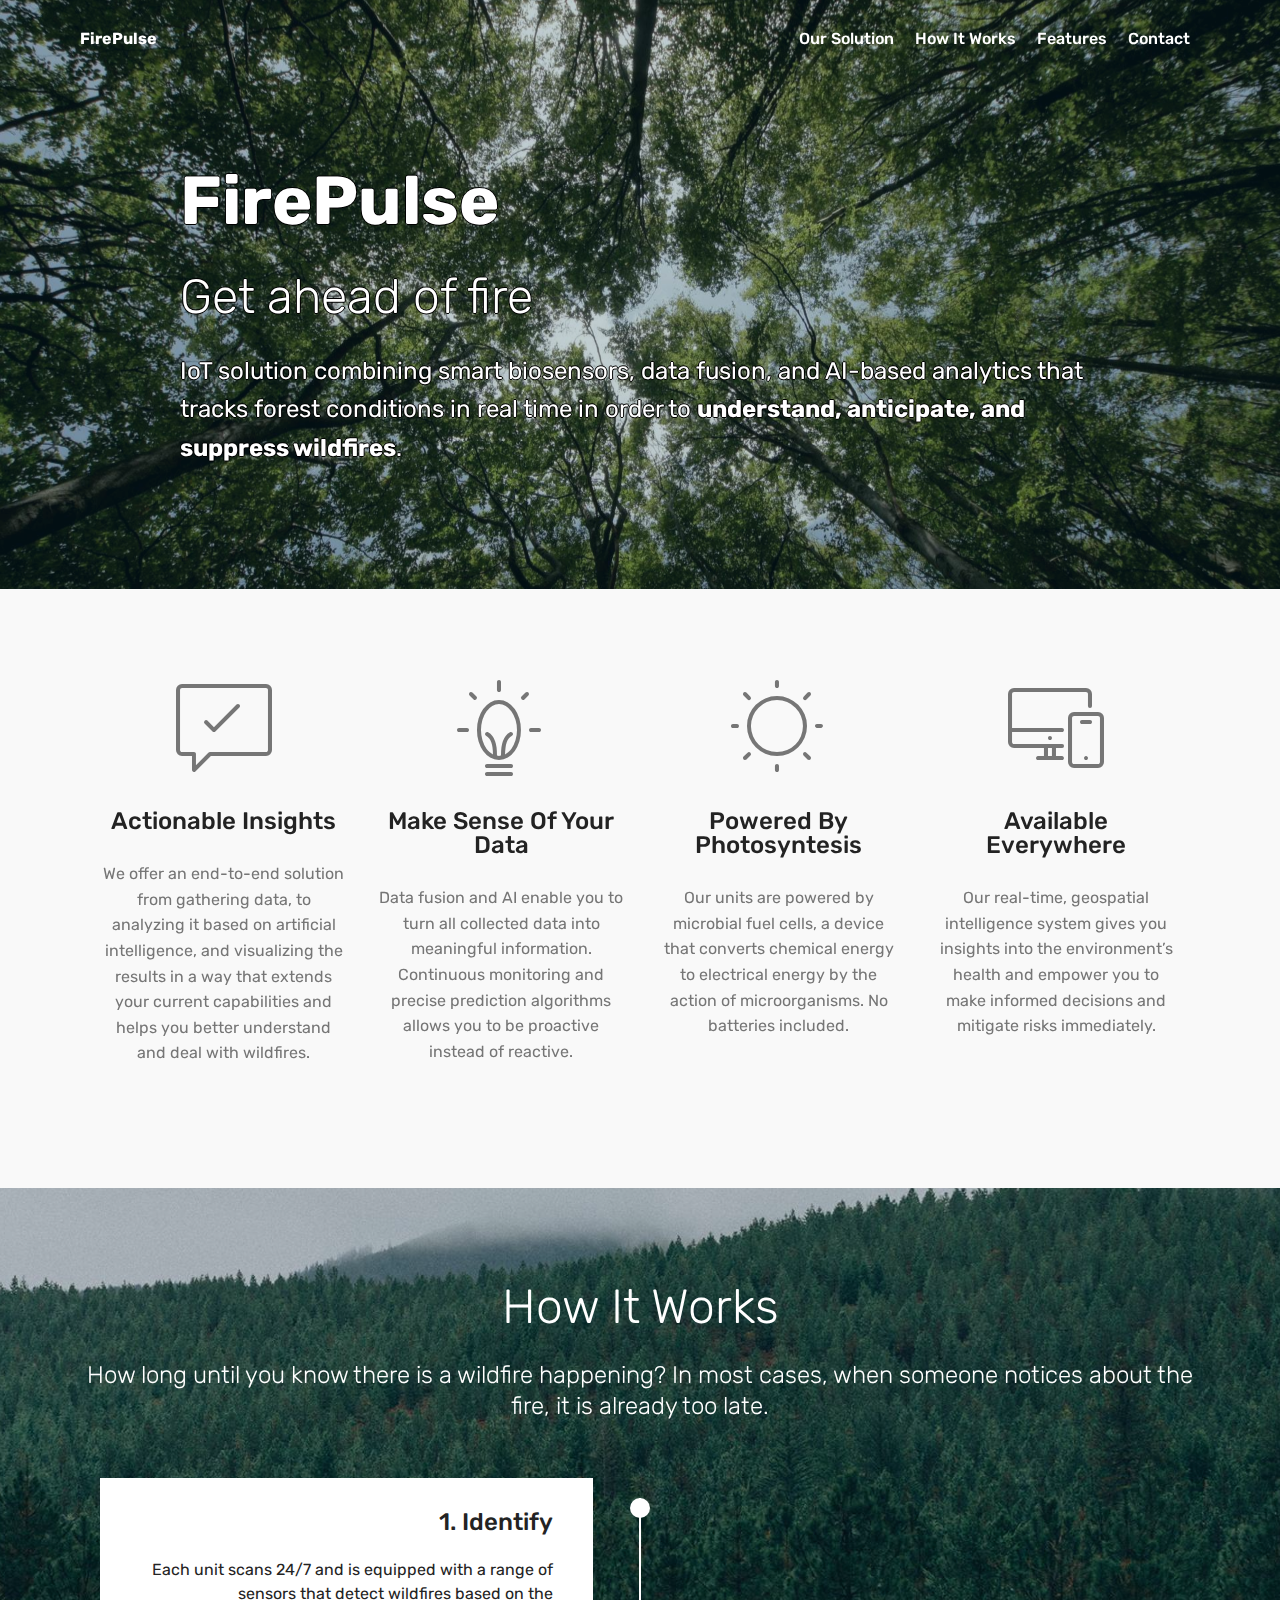
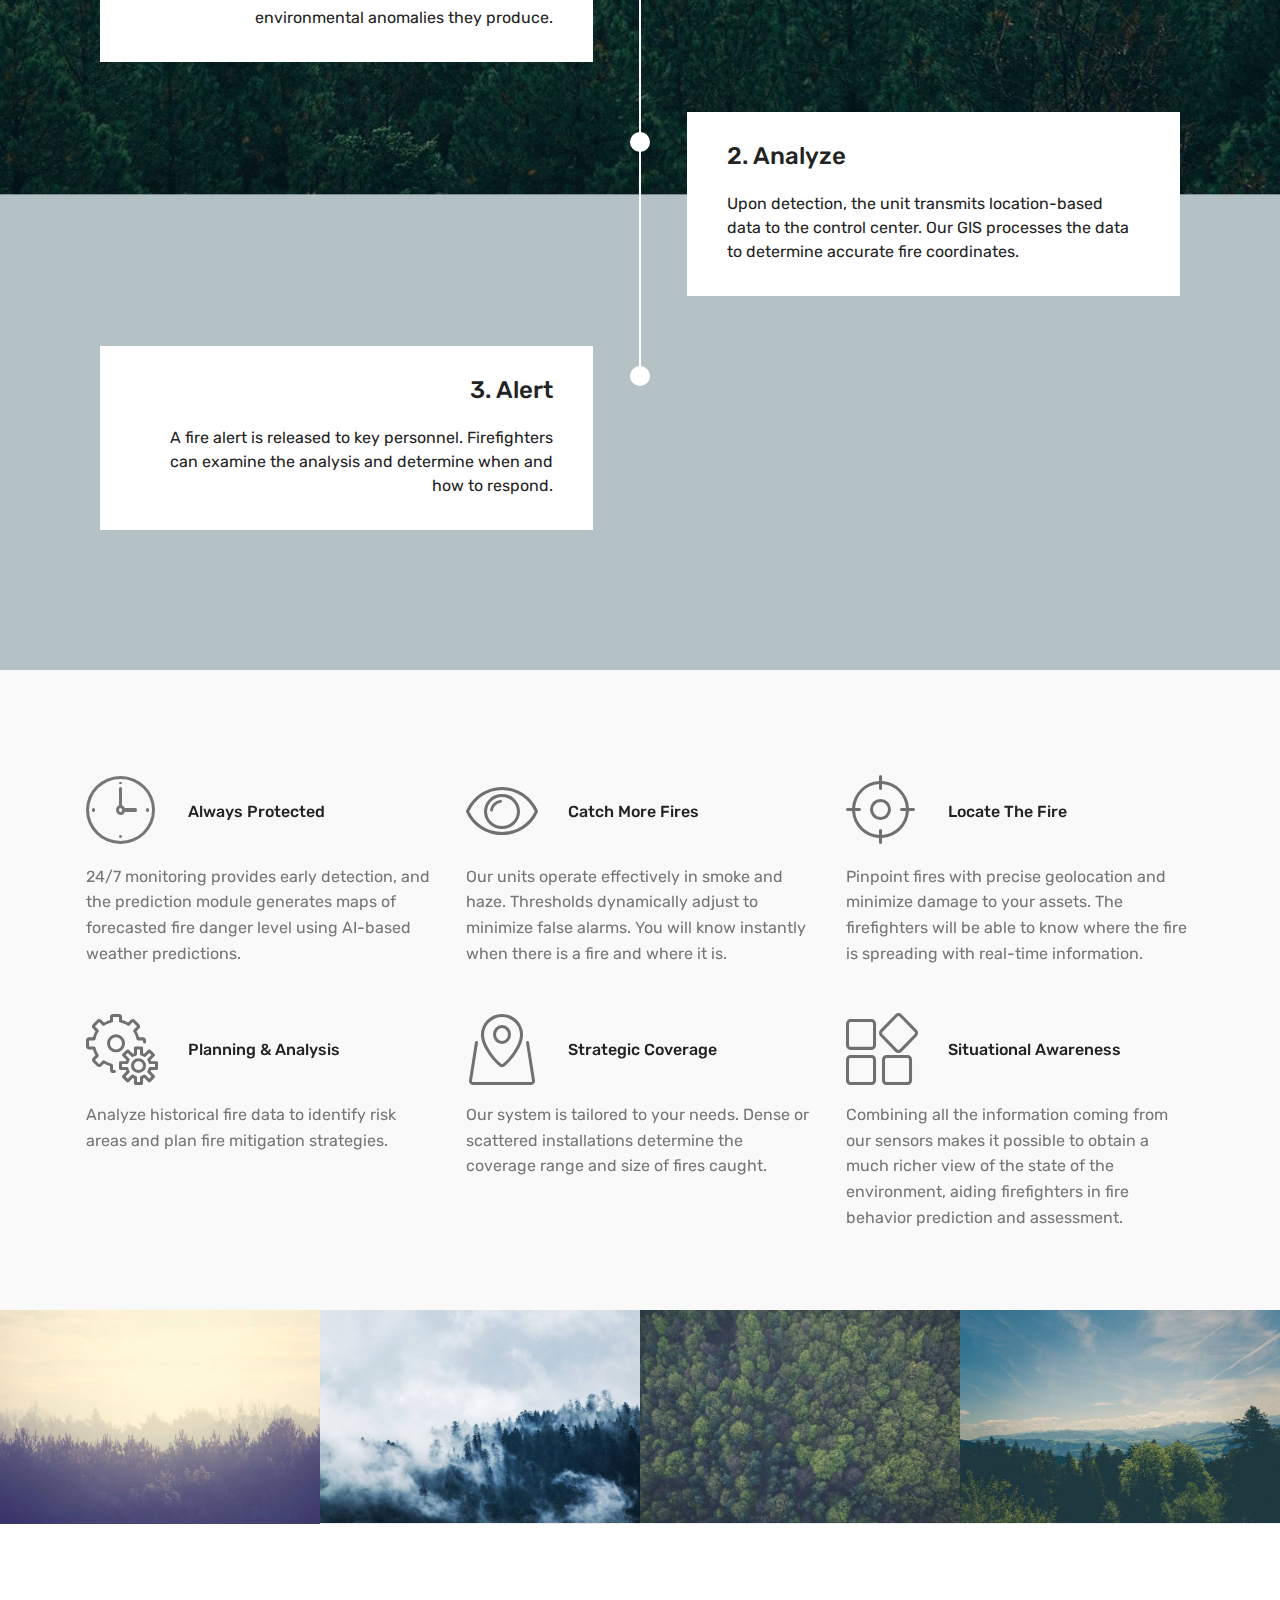
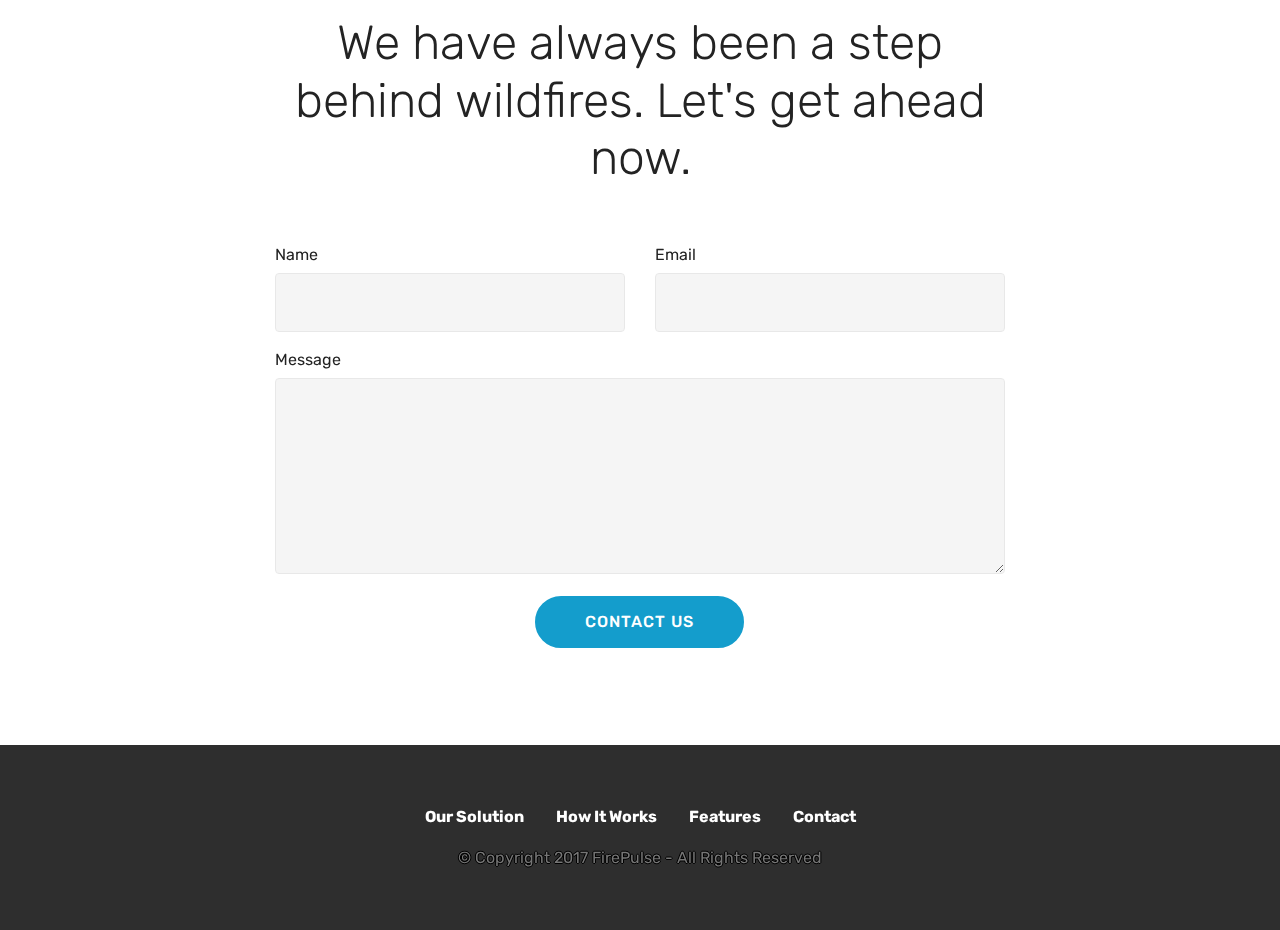
==== commit f874f238: "Add Google Analytics code" ====
--- a/index.html
+++ b/index.html
@@ -1,6 +1,16 @@
 <!DOCTYPE html>
 <html>
 <head>
+    <!-- Global site tag (gtag.js) - Google Analytics -->
+    <script async src="https://www.googletagmanager.com/gtag/js?id=UA-108511680-1"></script>
+    <script>
+        window.dataLayer = window.dataLayer || [];
+        function gtag(){dataLayer.push(arguments);}
+        gtag('js', new Date());
+
+        gtag('config', 'UA-108511680-1');
+    </script>
+
   <meta charset="UTF-8">
   <meta http-equiv="X-UA-Compatible" content="IE=edge">
   <meta name="viewport" content="width=device-width, initial-scale=1">
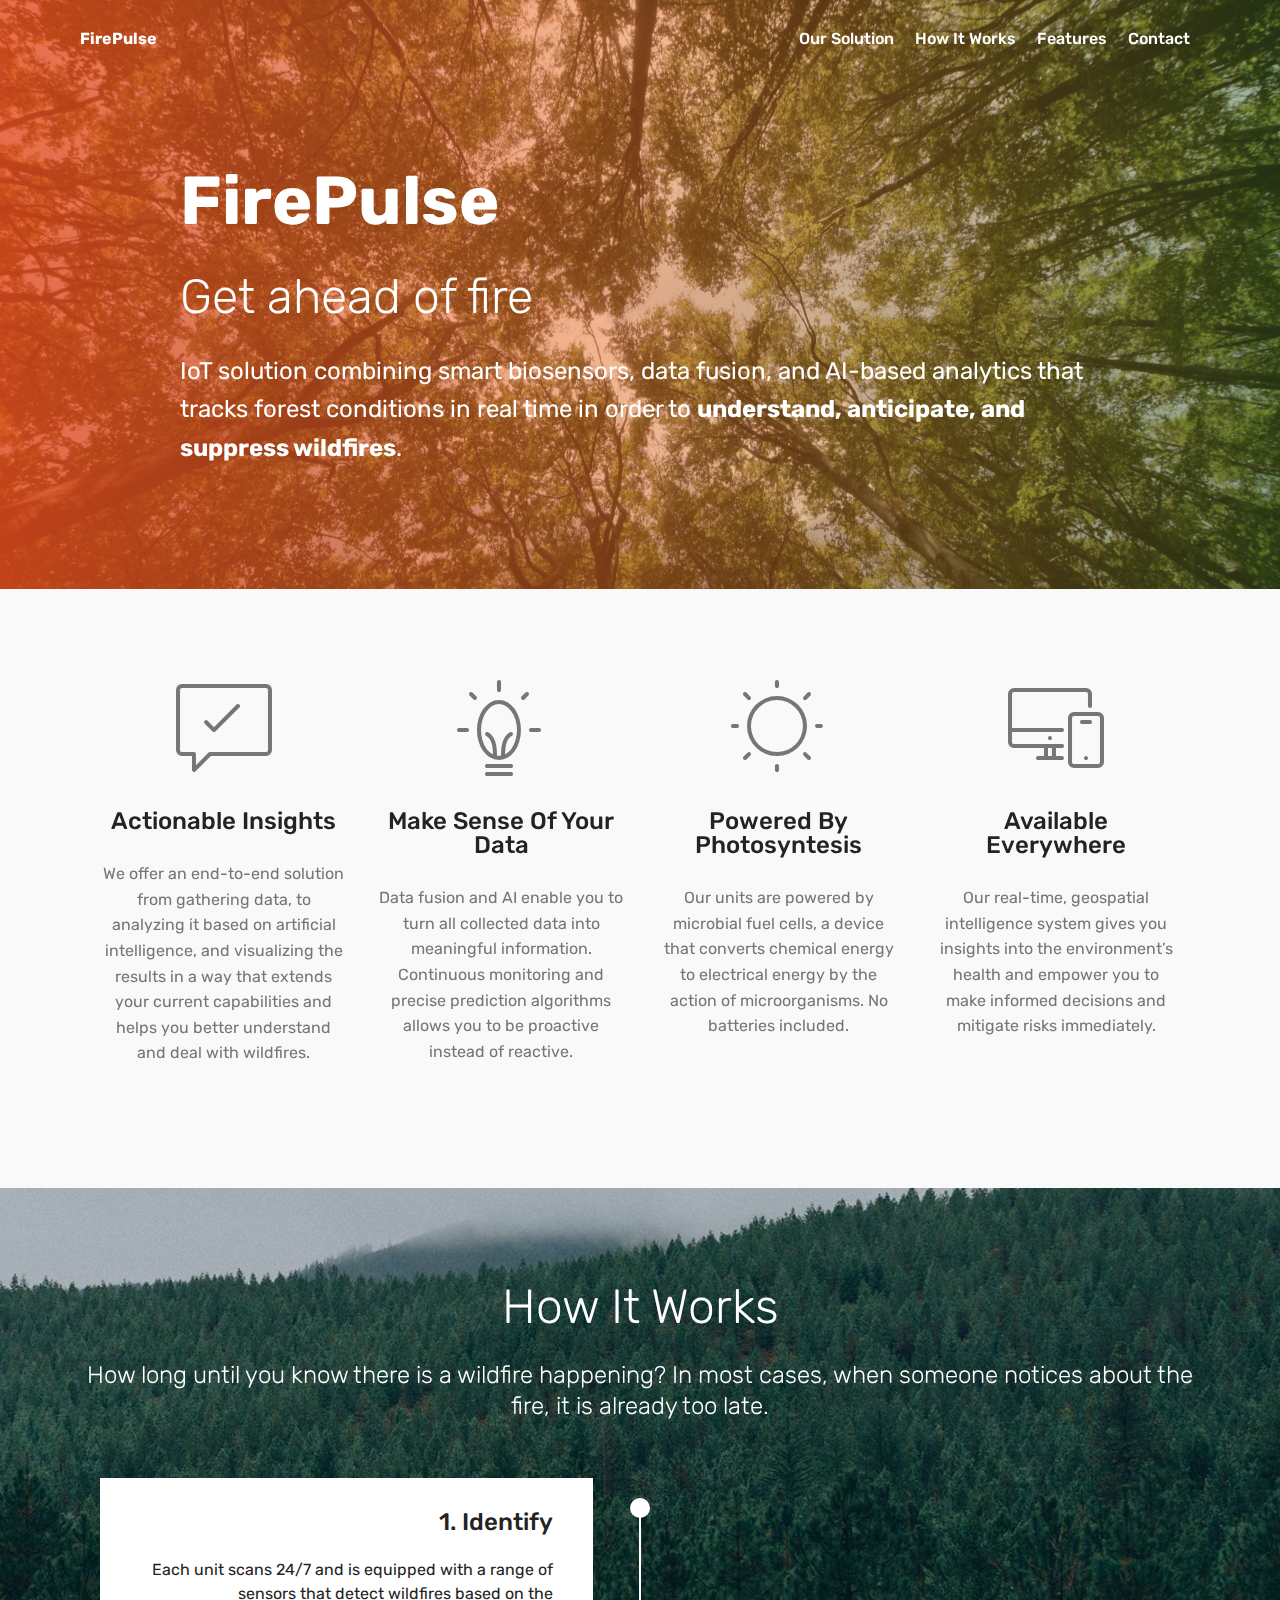
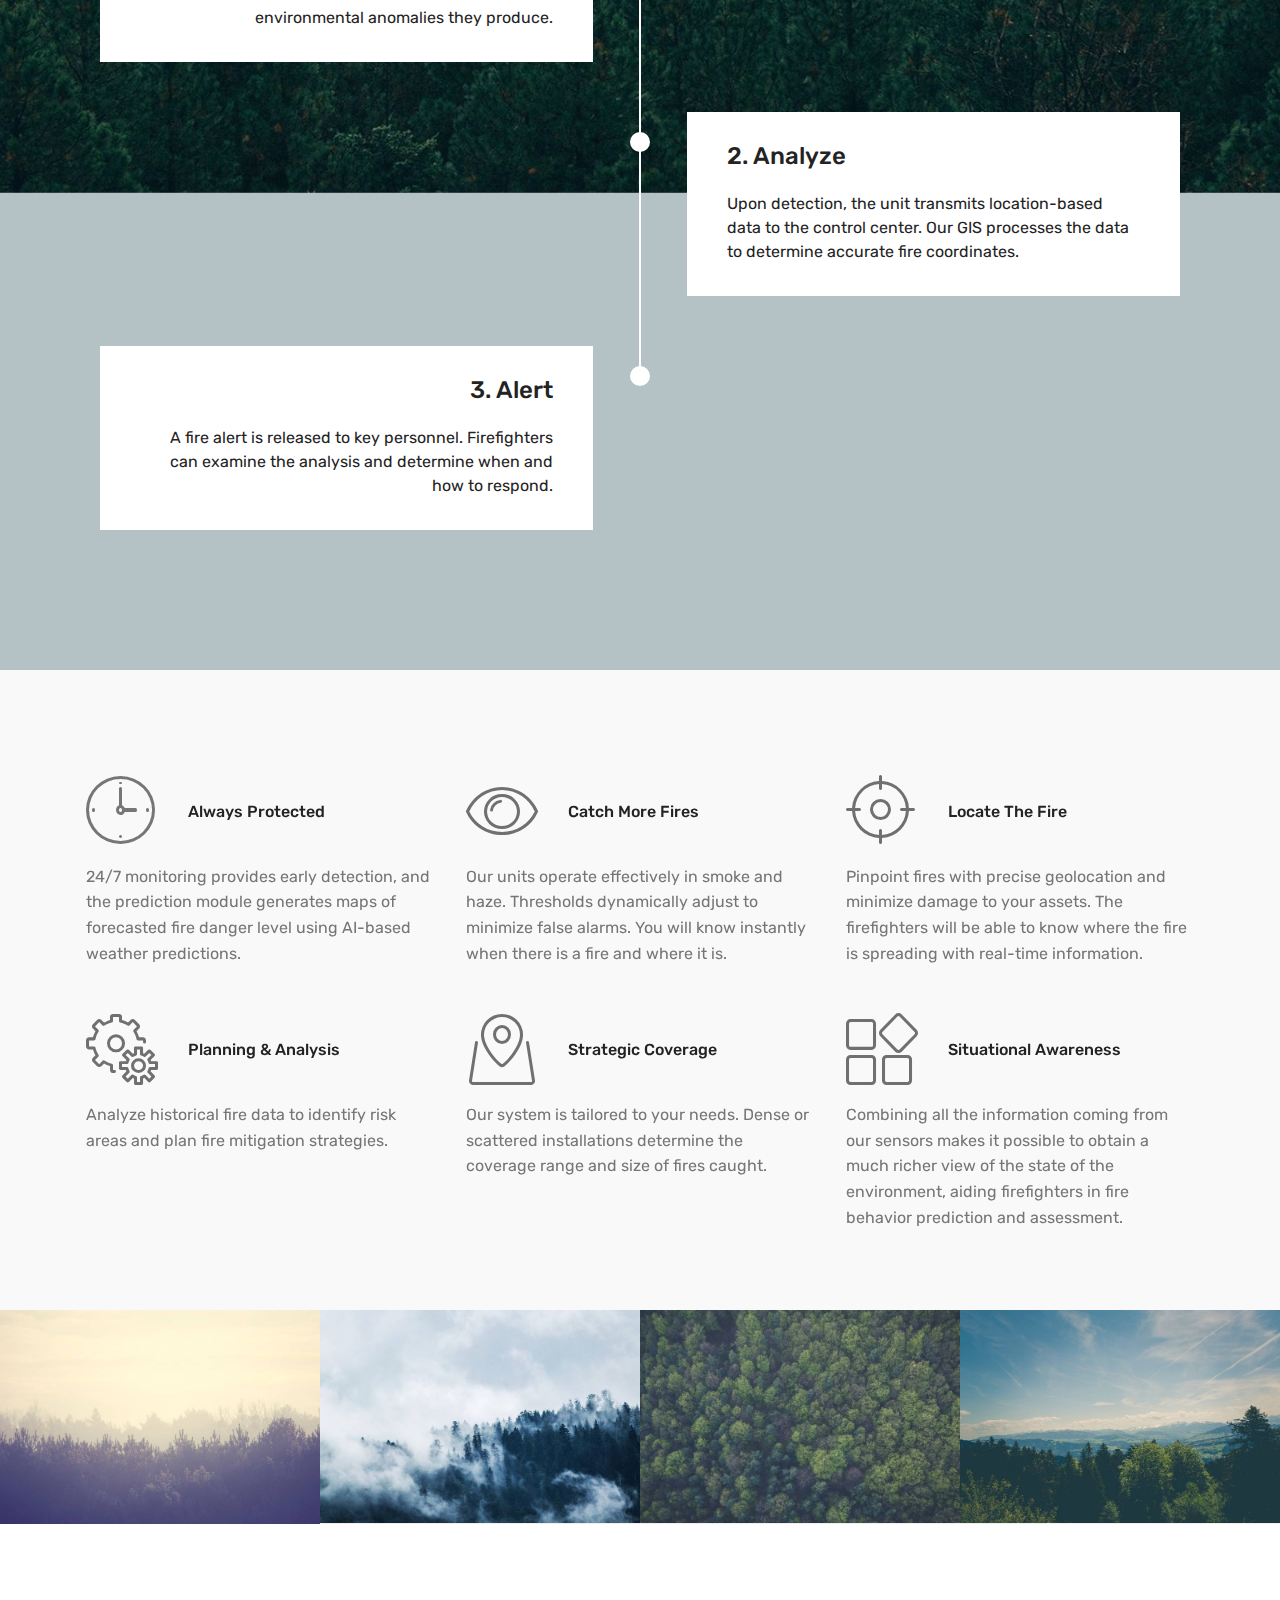
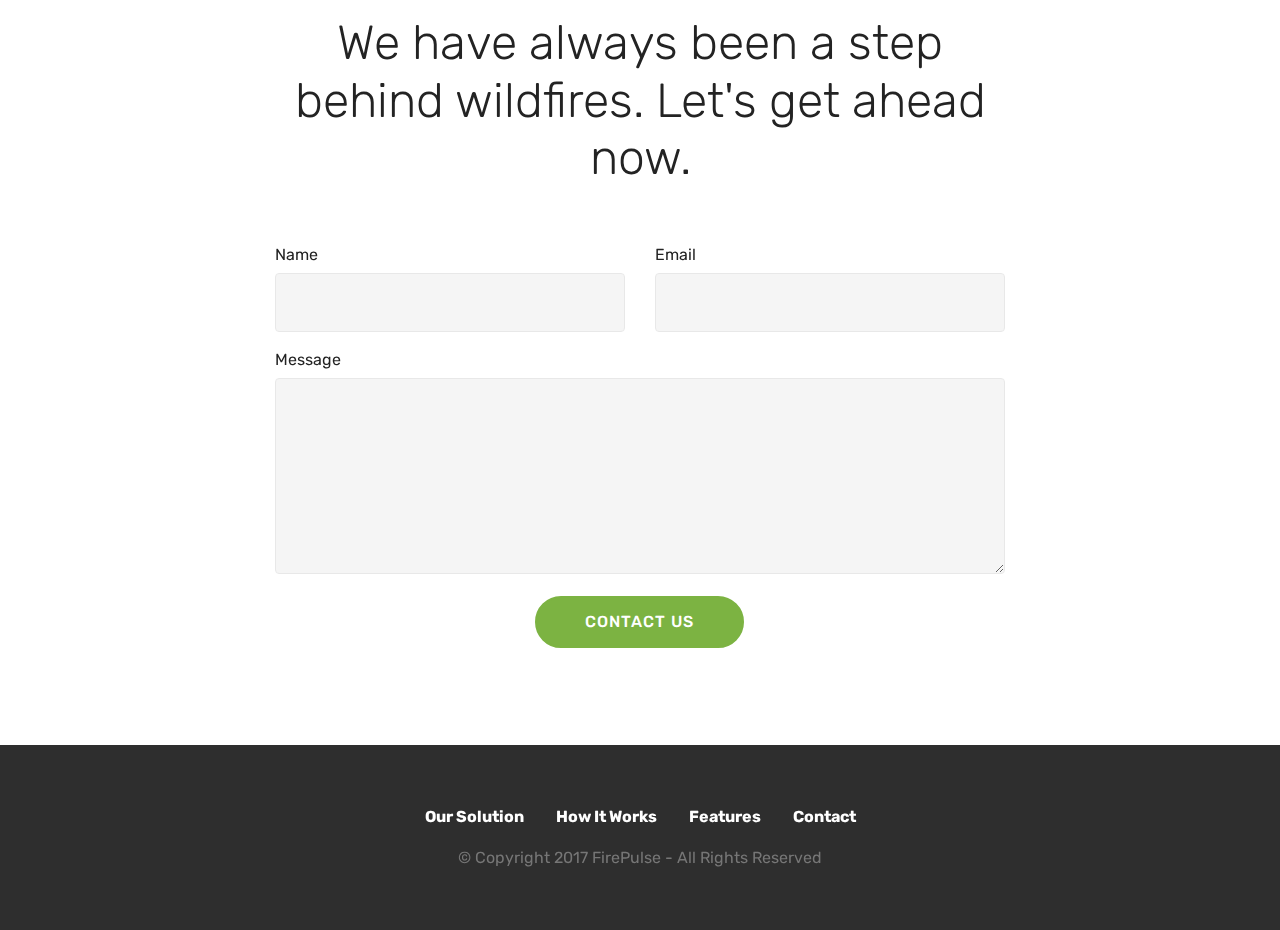
==== commit f881b10b: "Update color scheme" ====
--- a/index.html
+++ b/index.html
@@ -66,7 +66,7 @@
 </section>
 
 <section class="cid-qyNrmRjcz0 mbr-parallax-background" id="header2-f" data-rv-view="1227">
-    <div class="mbr-overlay" style="opacity: 0.25; background-color: rgb(7, 59, 76);"></div>
+    <div class="mbr-overlay" style="background: linear-gradient(to right, rgba(255, 87, 34, 0.75) , rgba(139, 195, 74, 0.25));"></div>
     <div class="container align-center">
         <div class="row justify-content-md-center">
             <div class="mbr-white col-md-10">
--- a/assets/mobirise/css/mbr-additional.css
+++ b/assets/mobirise/css/mbr-additional.css
@@ -145,8 +145,8 @@
 }
 .btn-primary,
 .btn-primary:active {
-  background-color: #149dcc;
-  border-color: #149dcc;
+  background-color: #7CB342;
+  border-color: #7CB342;
   color: #ffffff;
 }
 .btn-primary:hover,
@@ -154,14 +154,14 @@
 .btn-primary.focus,
 .btn-primary.active {
   color: #ffffff;
-  background-color: #0d6786;
-  border-color: #0d6786;
+  background-color: #689F38;
+  border-color: #689F38;
 }
 .btn-primary.disabled,
 .btn-primary:disabled {
   color: #ffffff !important;
-  background-color: #0d6786 !important;
-  border-color: #0d6786 !important;
+  background-color: #689F38 !important;
+  border-color: #689F38 !important;
 }
 .btn-secondary,
 .btn-secondary:active {
@@ -641,7 +641,6 @@
   background-color: #000;
   bottom: 0;
   left: 0;
-  opacity: .5;
   position: absolute;
   right: 0;
   top: 0;
@@ -2070,9 +2069,3 @@
 .cid-qyNLZDrBRX .media-container-row .mbr-text {
   color: #767676;
 }
-
-.mbr-white h1,
-.mbr-white h3,
-.mbr-white p {
-  text-shadow: -1px 0 0.1px black, 0 1px 0.1px black, 1px 0 0.1px black, 0 -1px 0.1px black;
-}
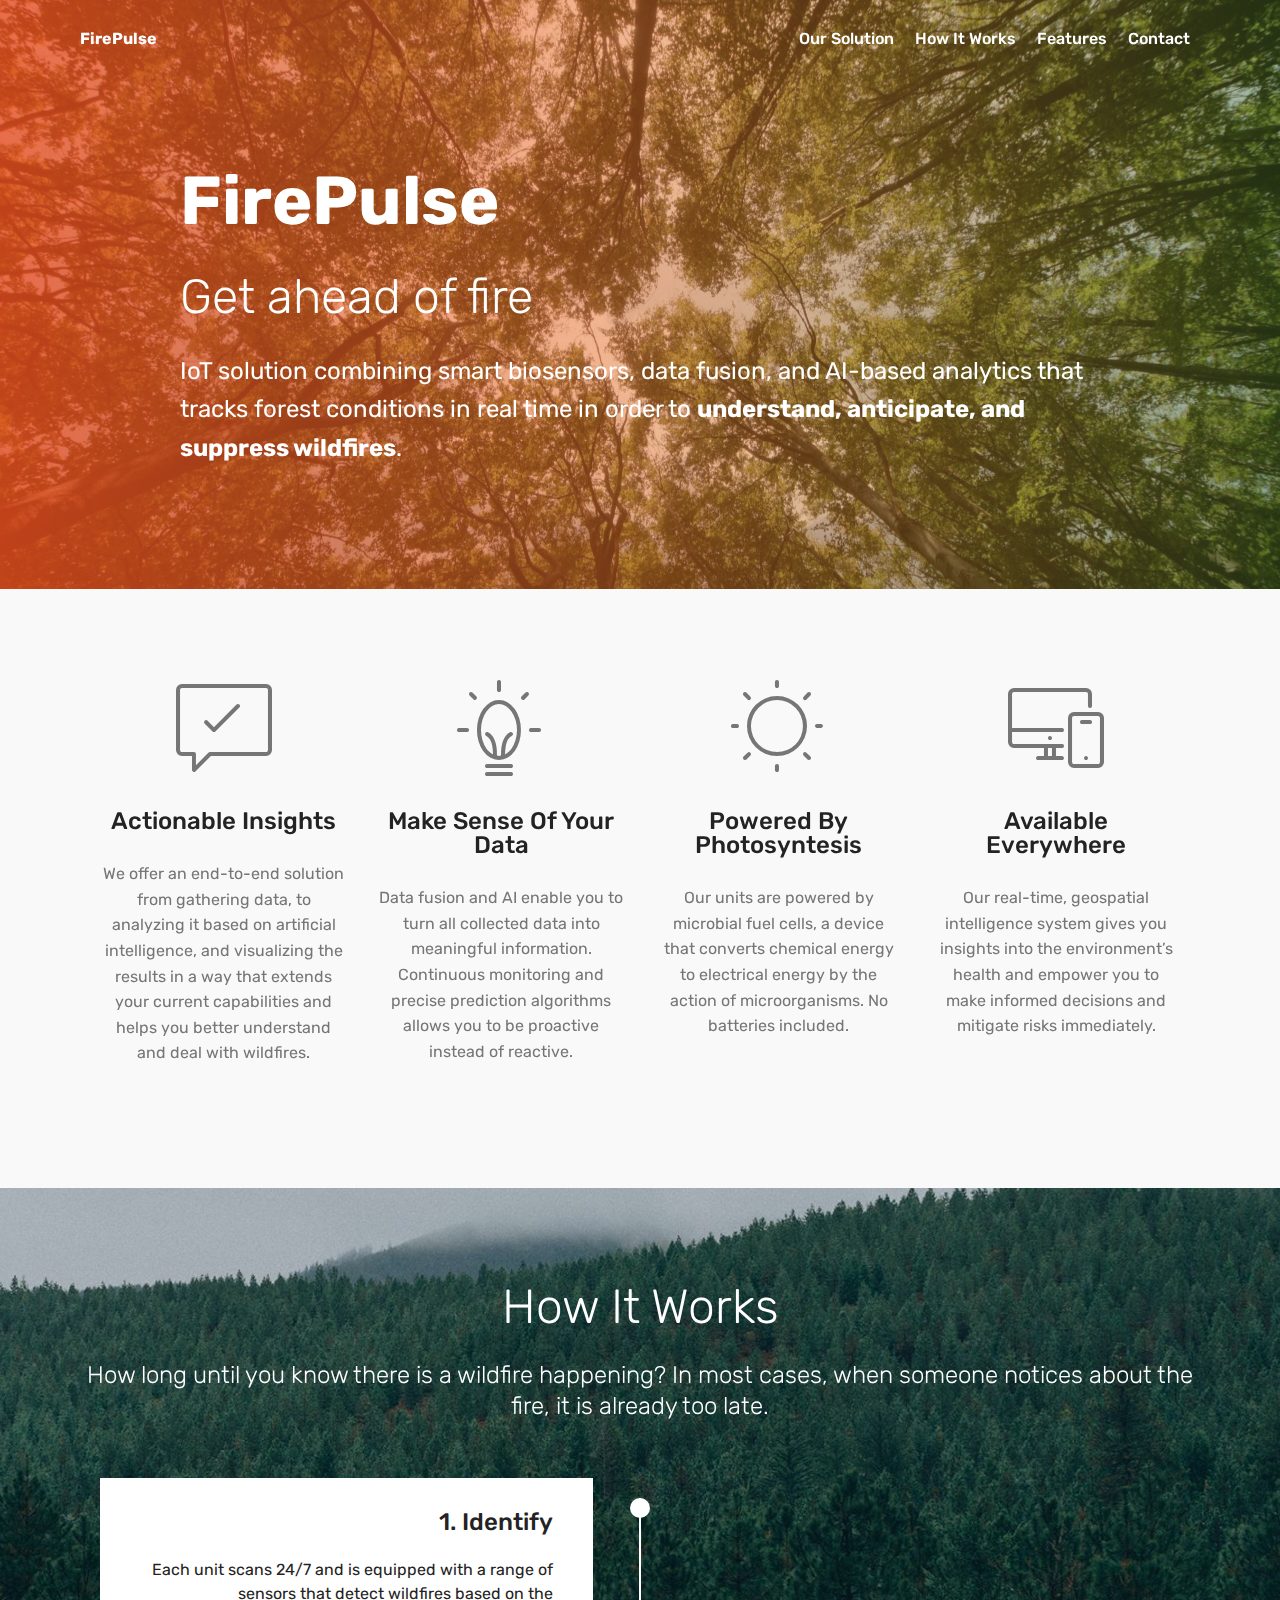
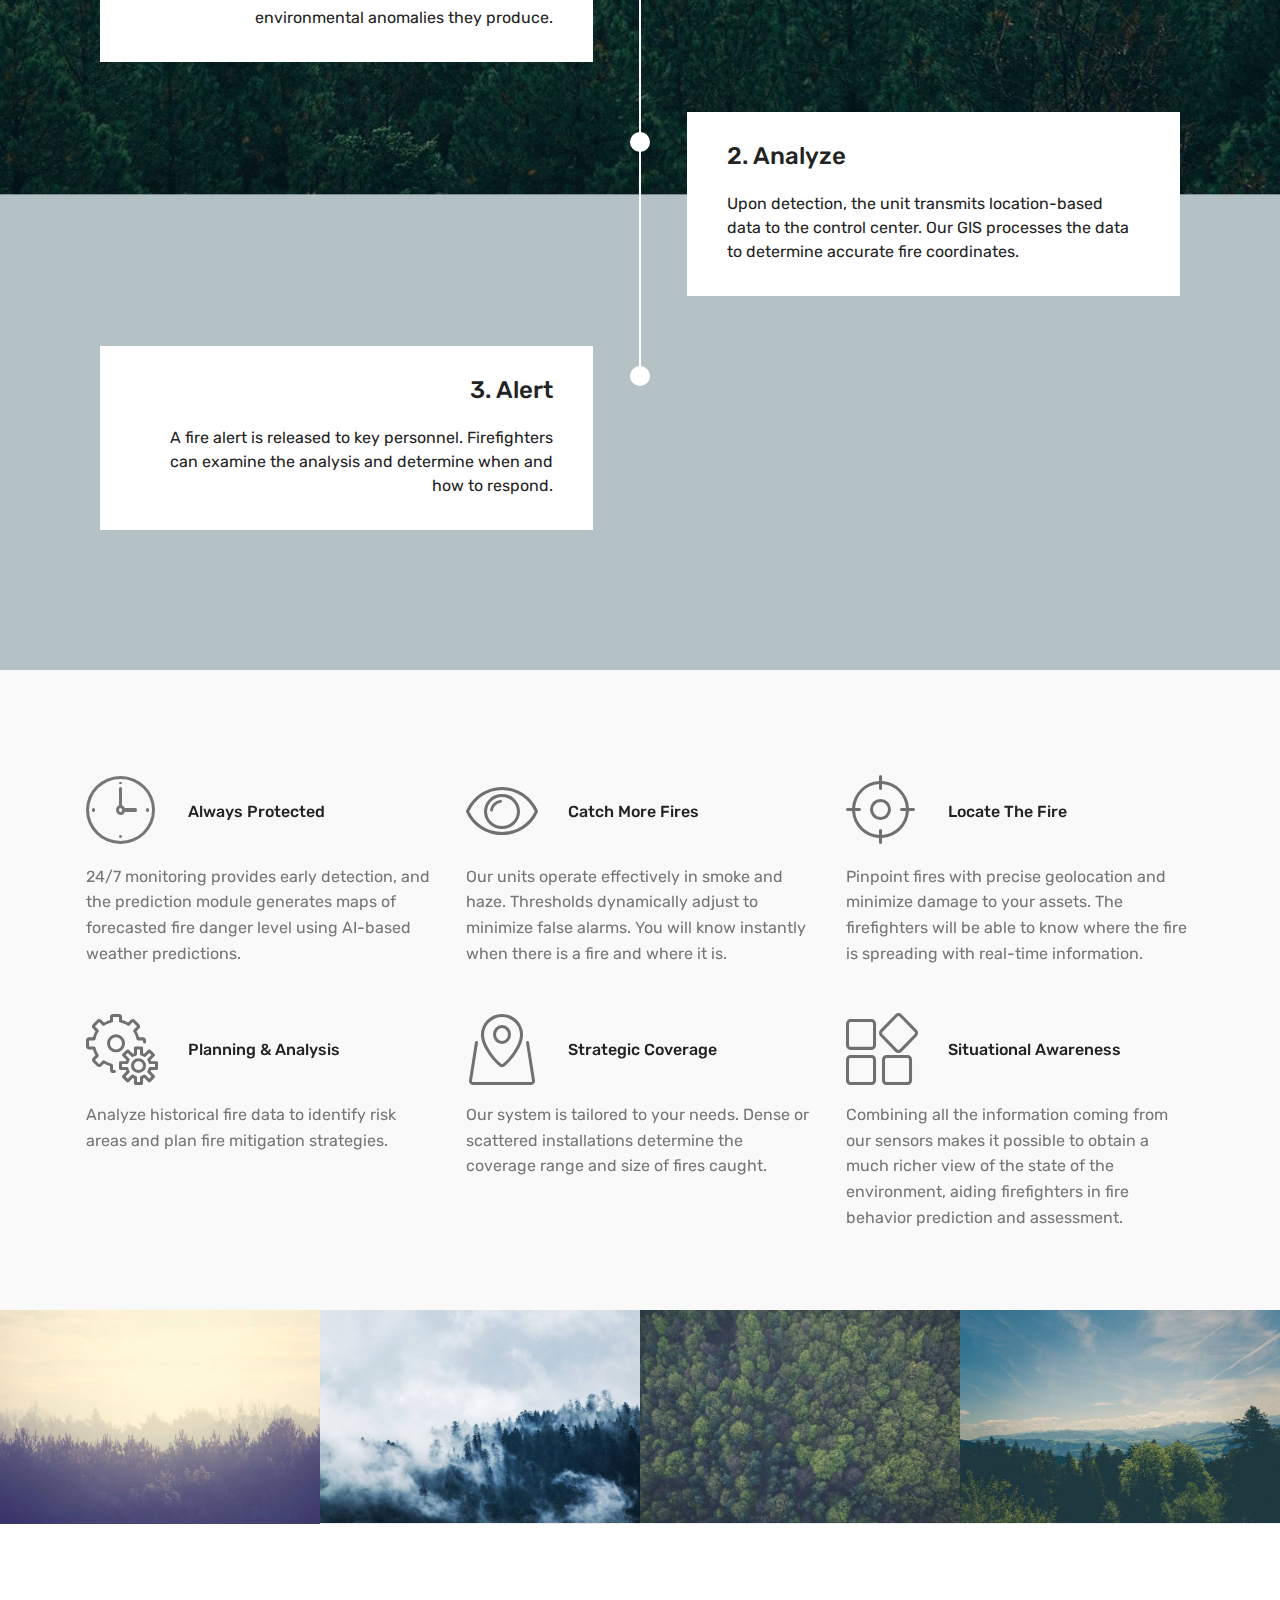
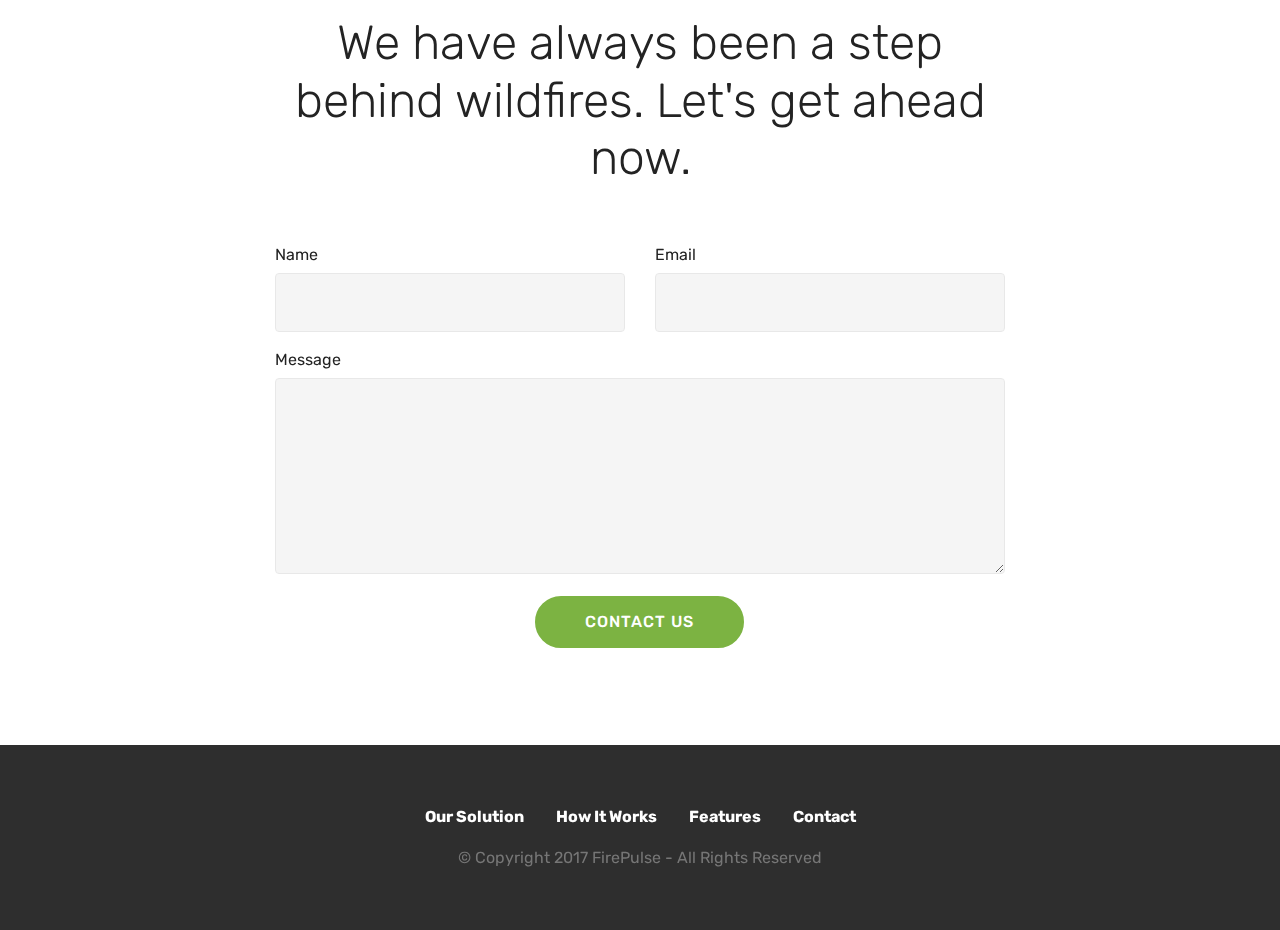
==== commit 899091cc: "Add contact form event for GA" ====
--- a/index.html
+++ b/index.html
@@ -391,7 +391,12 @@
                         <label class="form-control-label mbr-fonts-style display-7" for="message-form1-s">Message</label>
                         <textarea type="text" class="form-control" name="message" rows="7" data-form-field="Message" id="message-form1-s"></textarea>
                     </div>
-                    <span class="input-group-btn"><button href="" type="submit" class="btn btn-primary btn-form display-4">CONTACT US</button></span>
+                    <span class="input-group-btn">
+                        <button type="submit" class="btn btn-primary btn-form display-4"
+                                onClick="ga('send', 'event', { eventCategory: 'Form', eventAction: 'Submit', eventLabel: 'Contact Us'});">
+                                CONTACT US
+                        </button>
+                    </span>
                 </form>
             </div>
         </div>
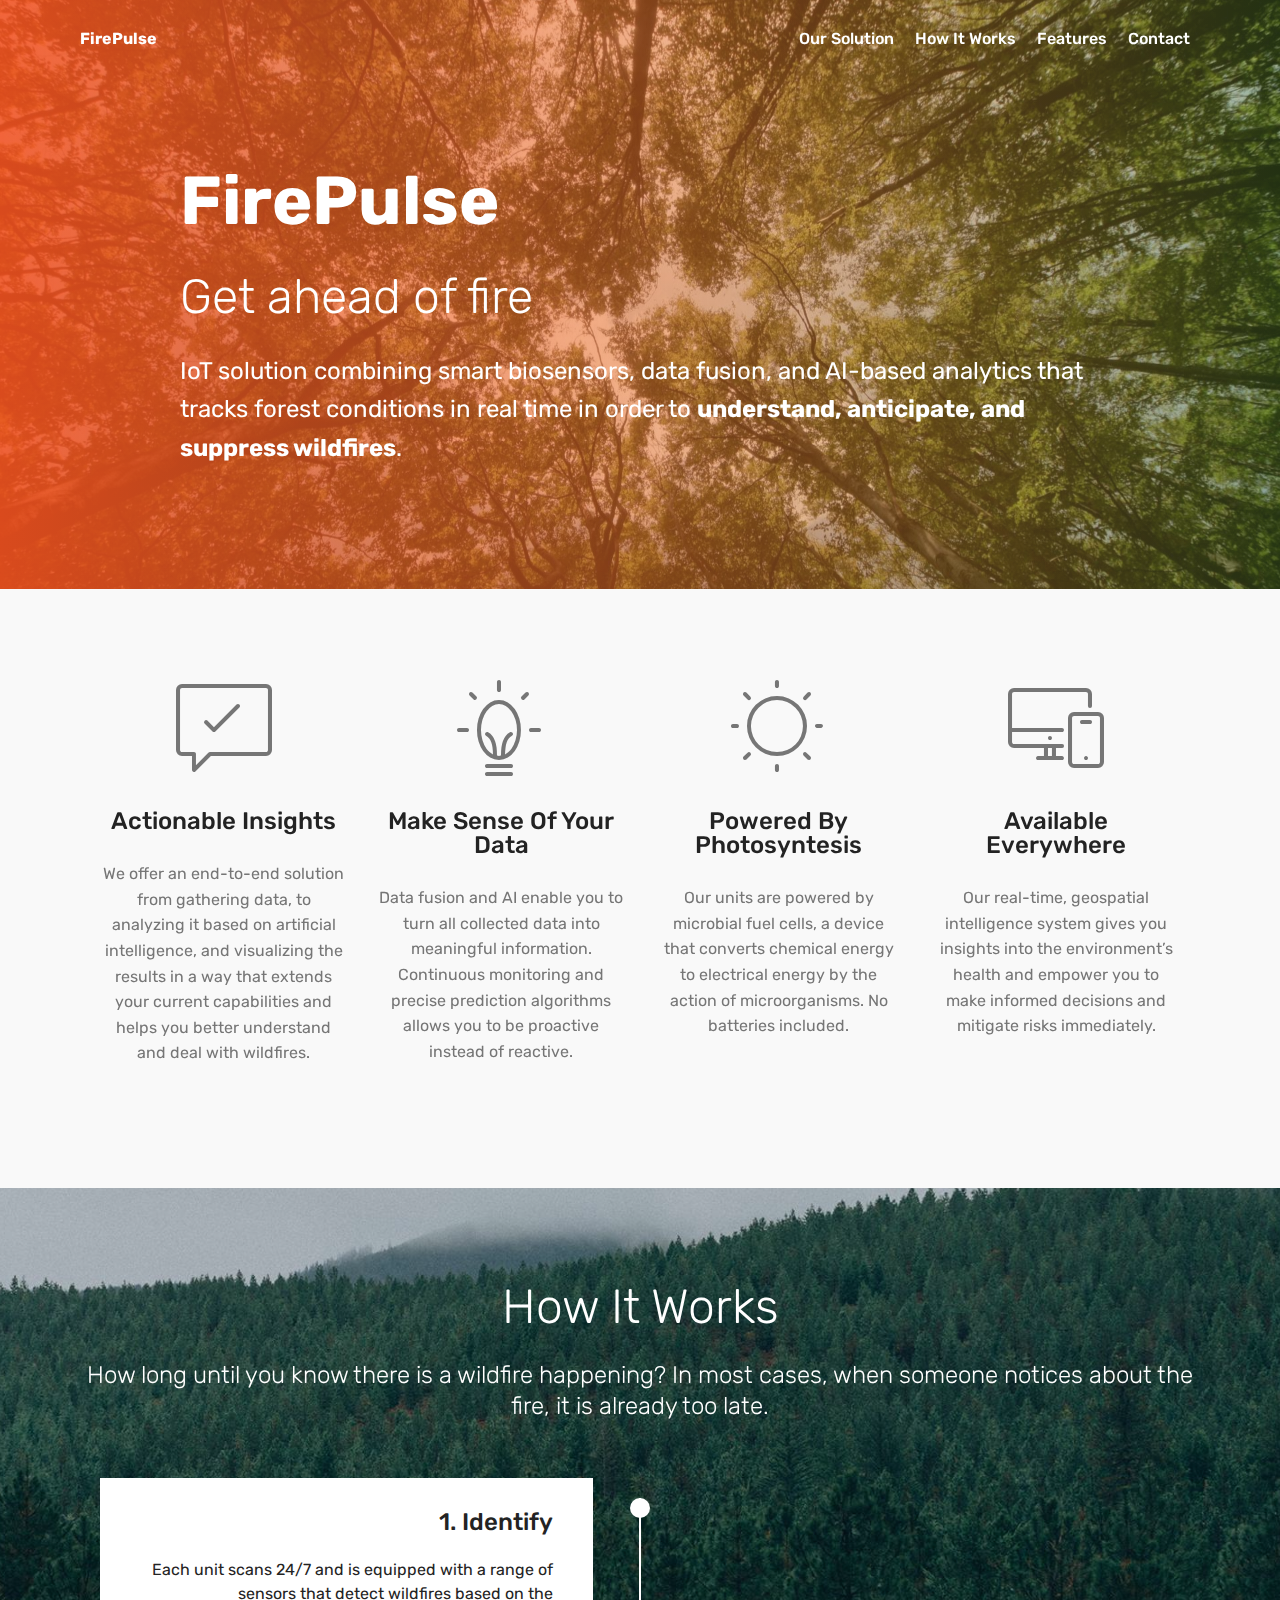
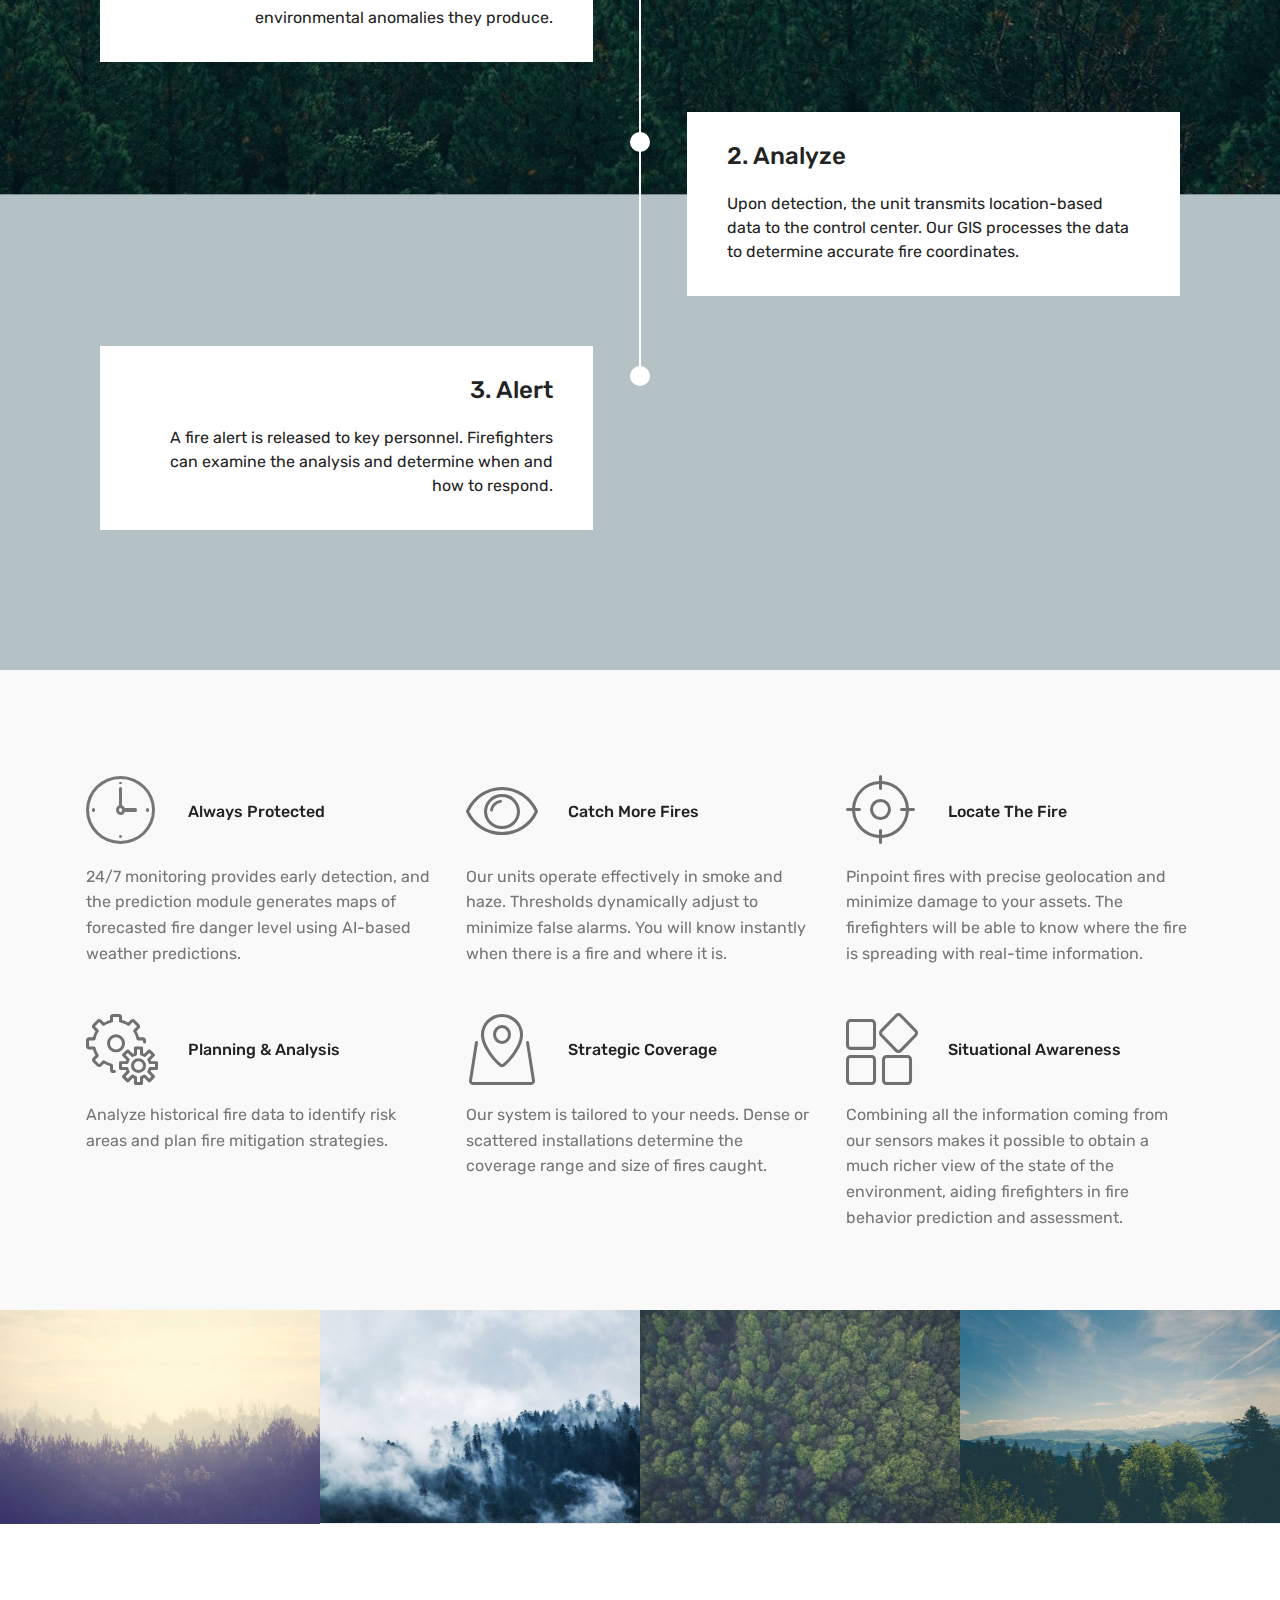
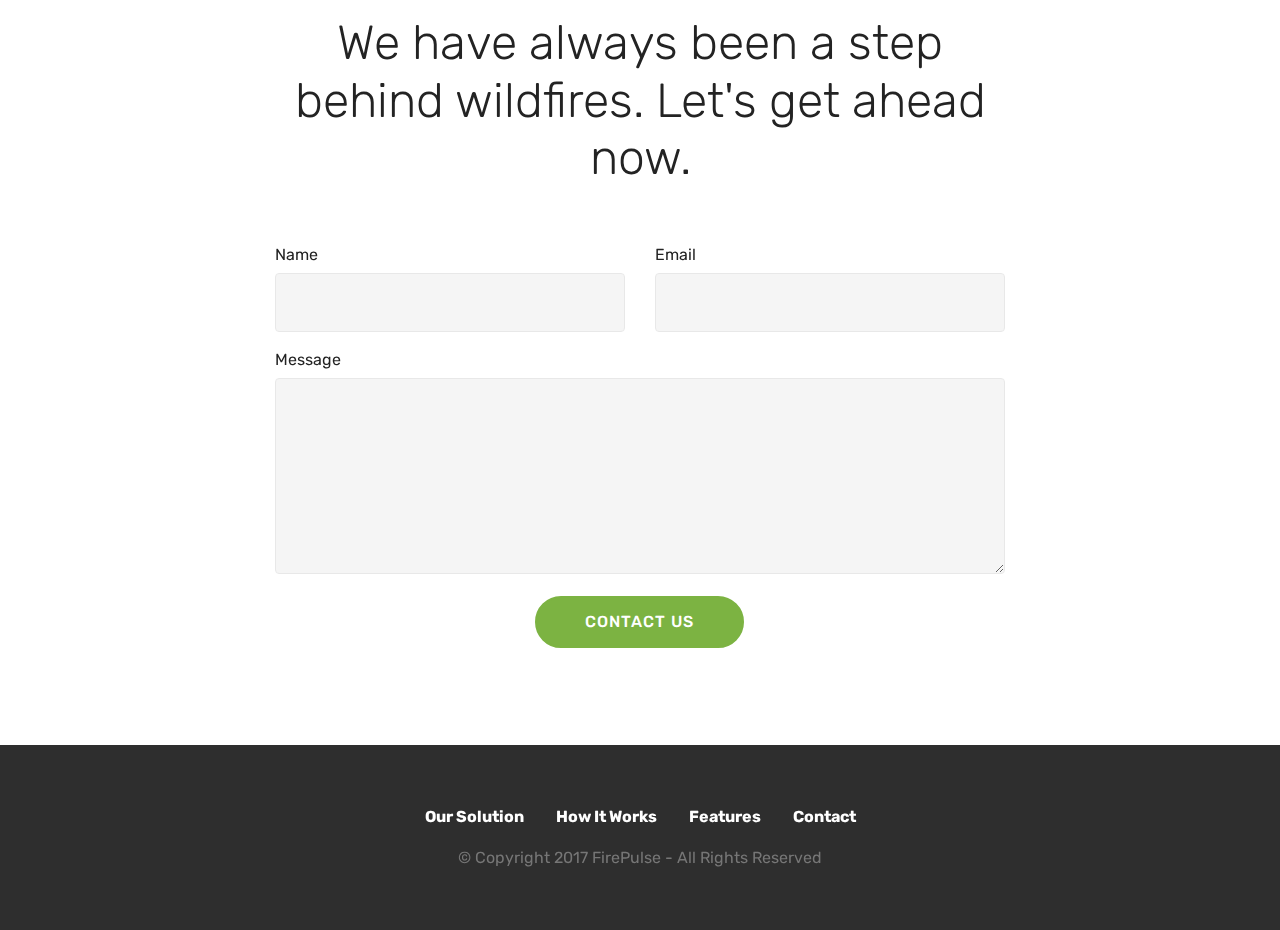
==== commit 5b0657a2: "Update gradient" ====
--- a/index.html
+++ b/index.html
@@ -66,7 +66,7 @@
 </section>
 
 <section class="cid-qyNrmRjcz0 mbr-parallax-background" id="header2-f" data-rv-view="1227">
-    <div class="mbr-overlay" style="background: linear-gradient(to right, rgba(255, 87, 34, 0.75) , rgba(139, 195, 74, 0.25));"></div>
+    <div class="mbr-overlay" style="background: linear-gradient(to right, rgba(255, 87, 34, 0.85) , rgba(139, 195, 74, 0.25));"></div>
     <div class="container align-center">
         <div class="row justify-content-md-center">
             <div class="mbr-white col-md-10">
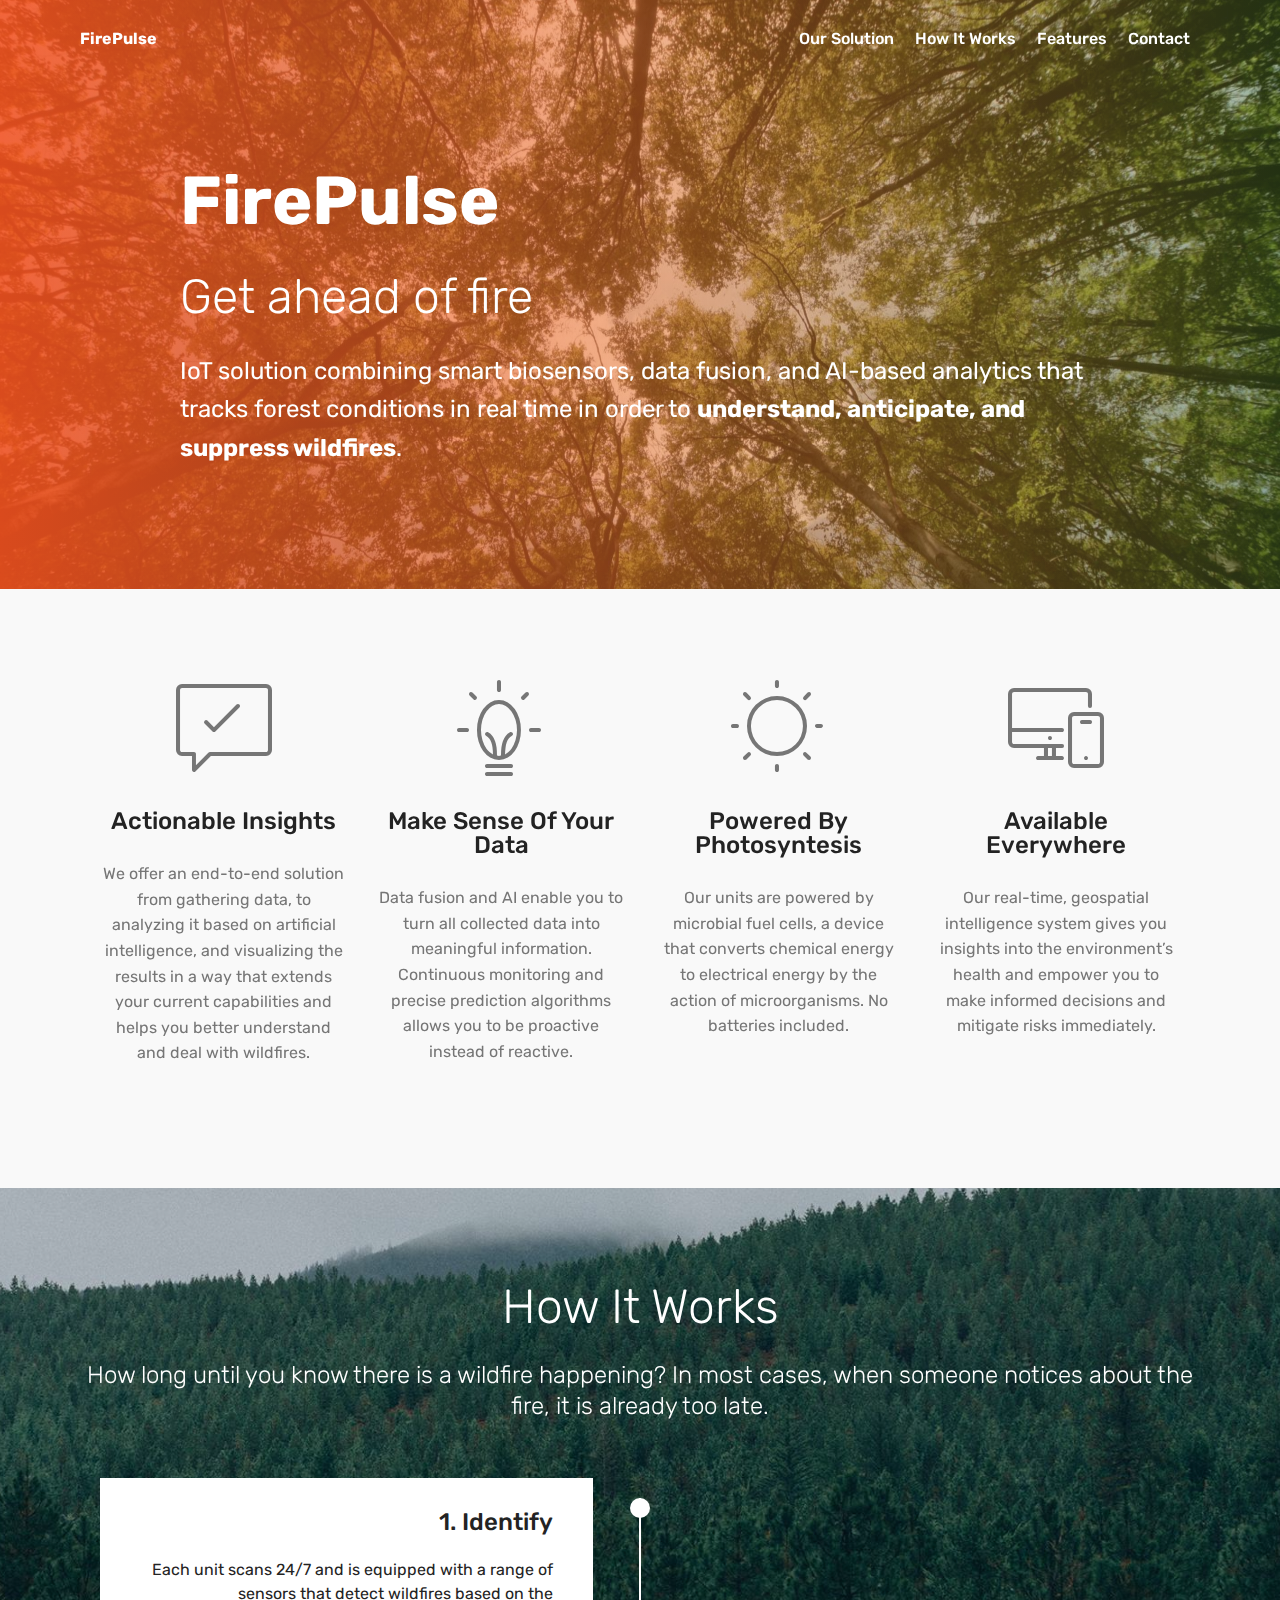
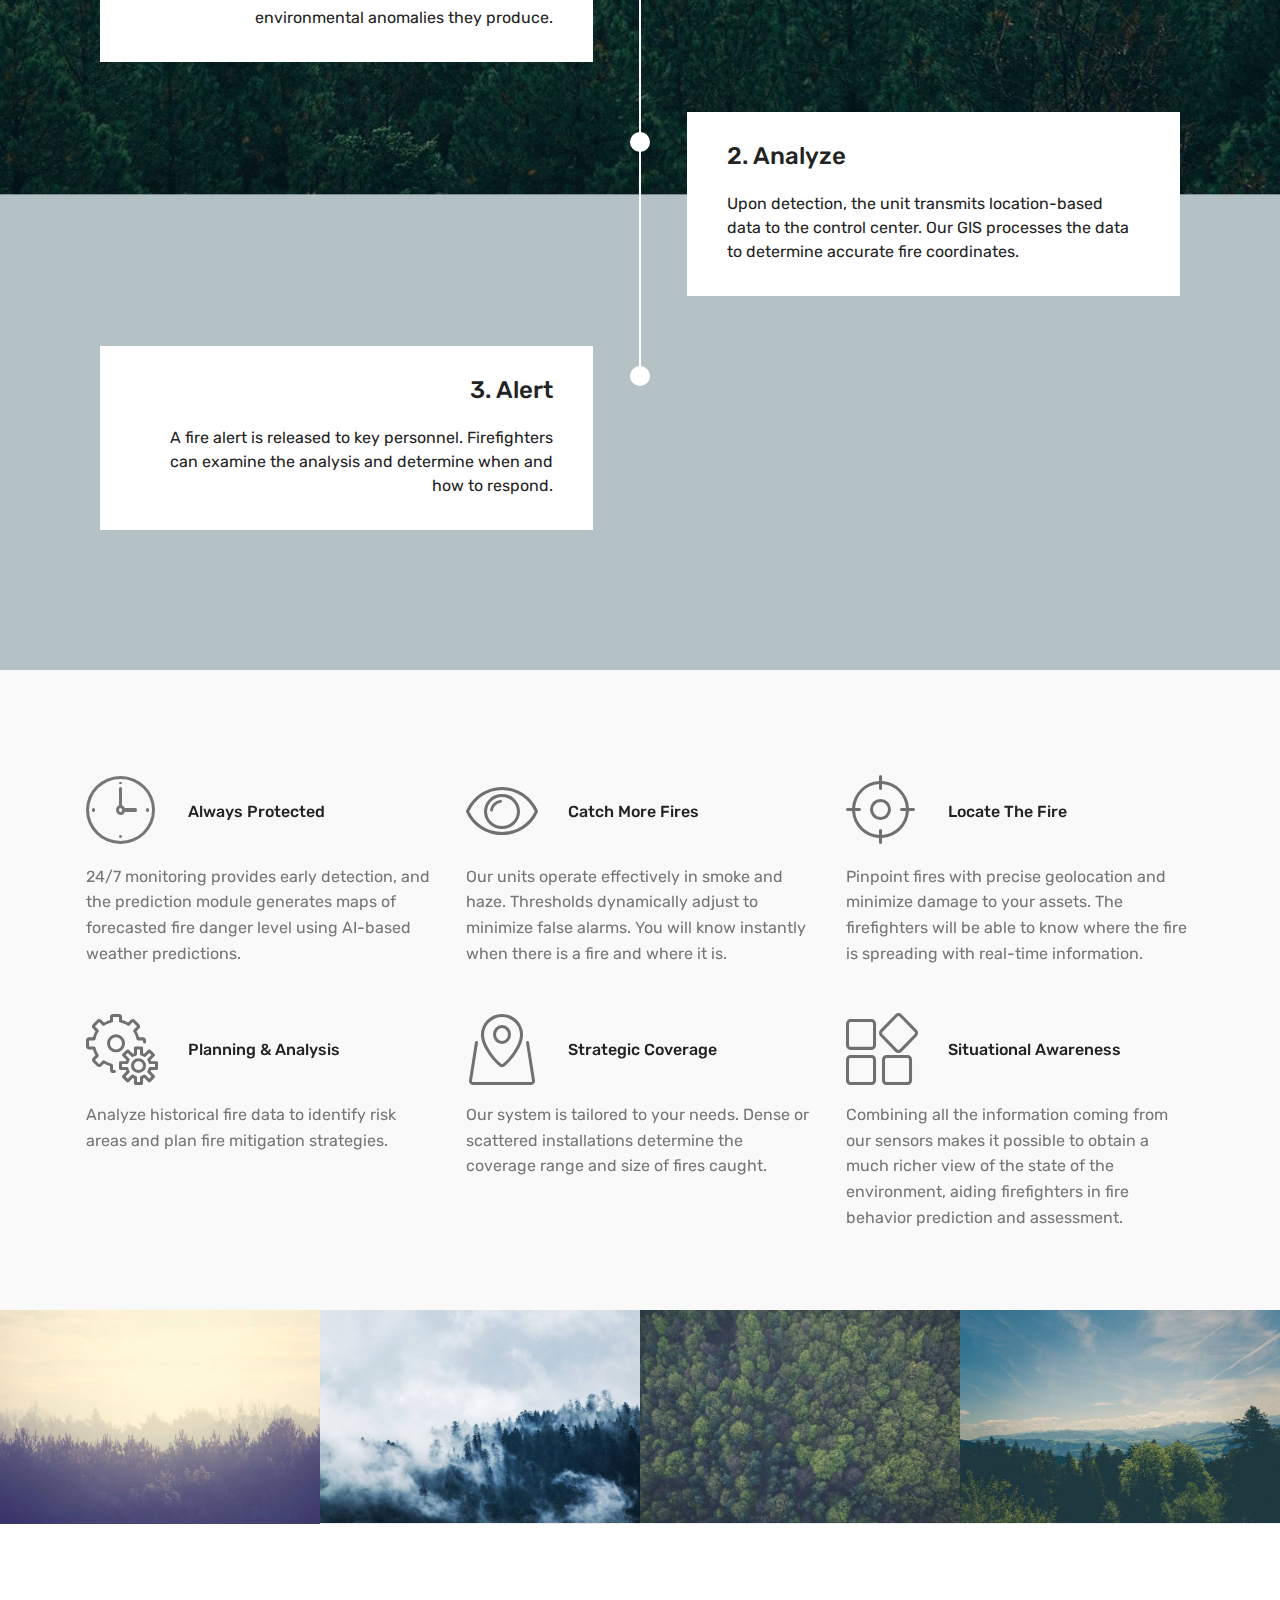
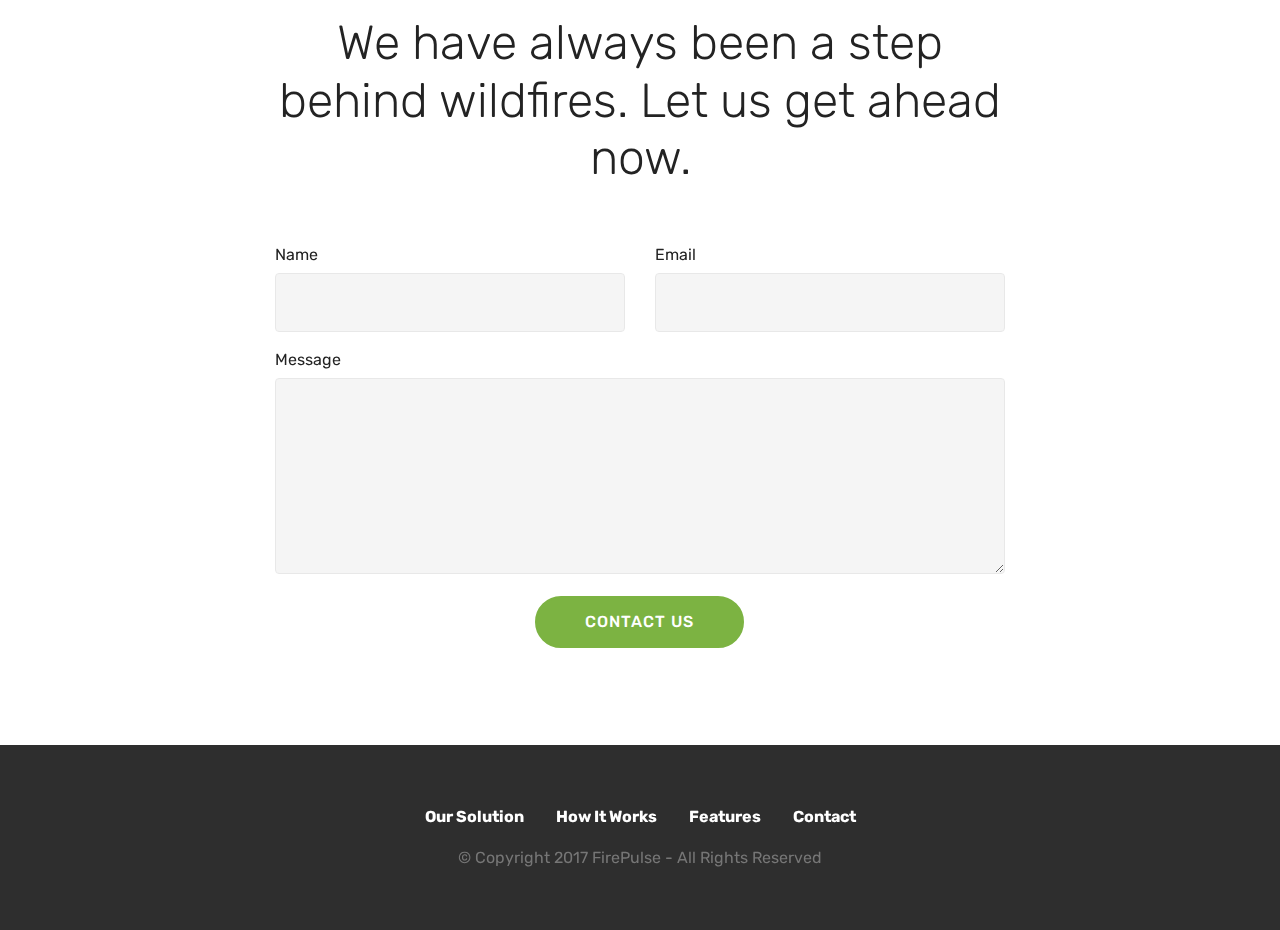
==== commit 68b10d3b: "Change "let's" to "let us"" ====
--- a/index.html
+++ b/index.html
@@ -361,7 +361,7 @@
         <div class="row justify-content-center">
             <div class="title col-12 col-lg-8">
                 <h2 class="mbr-section-title align-center pb-3 mbr-fonts-style display-2">
-                    We have always been a step behind wildfires. Let's get ahead now.
+                    We have always been a step behind wildfires. Let us get ahead now.
                 </h2>
             </div>
         </div>
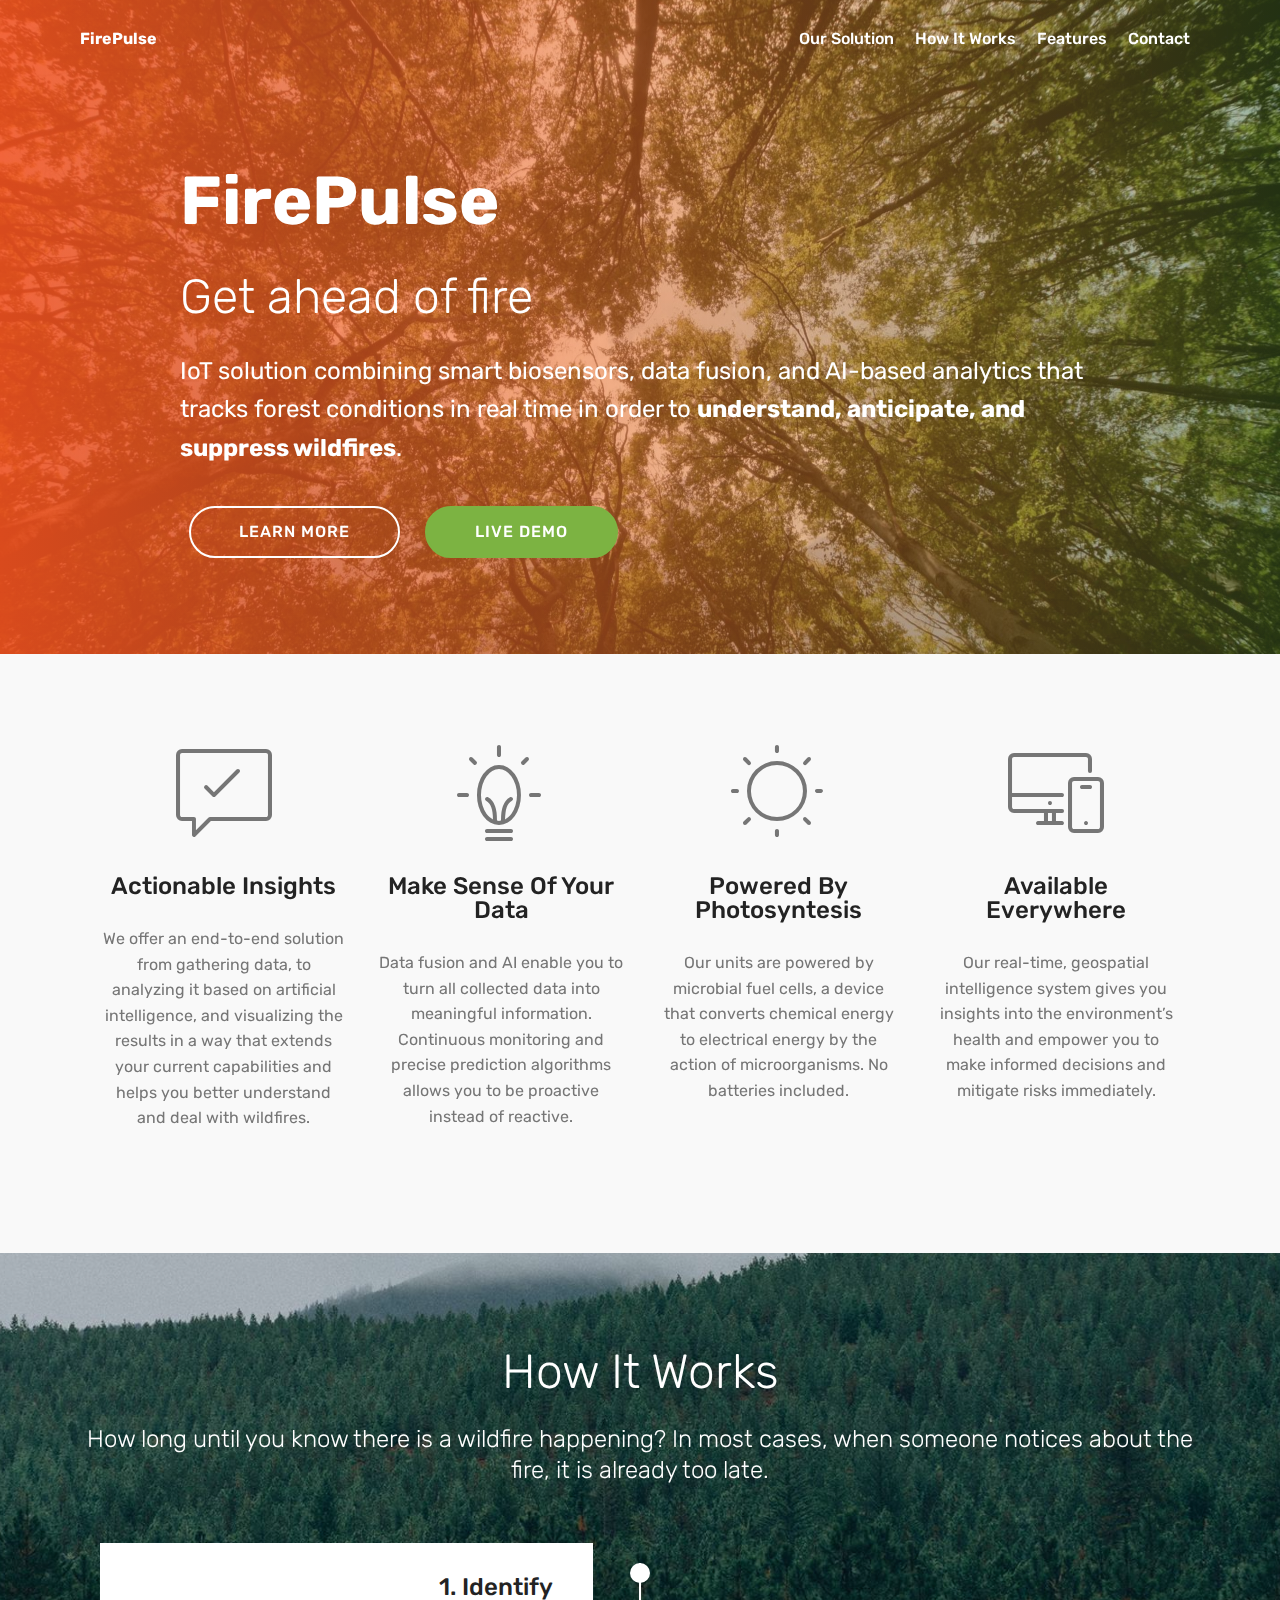
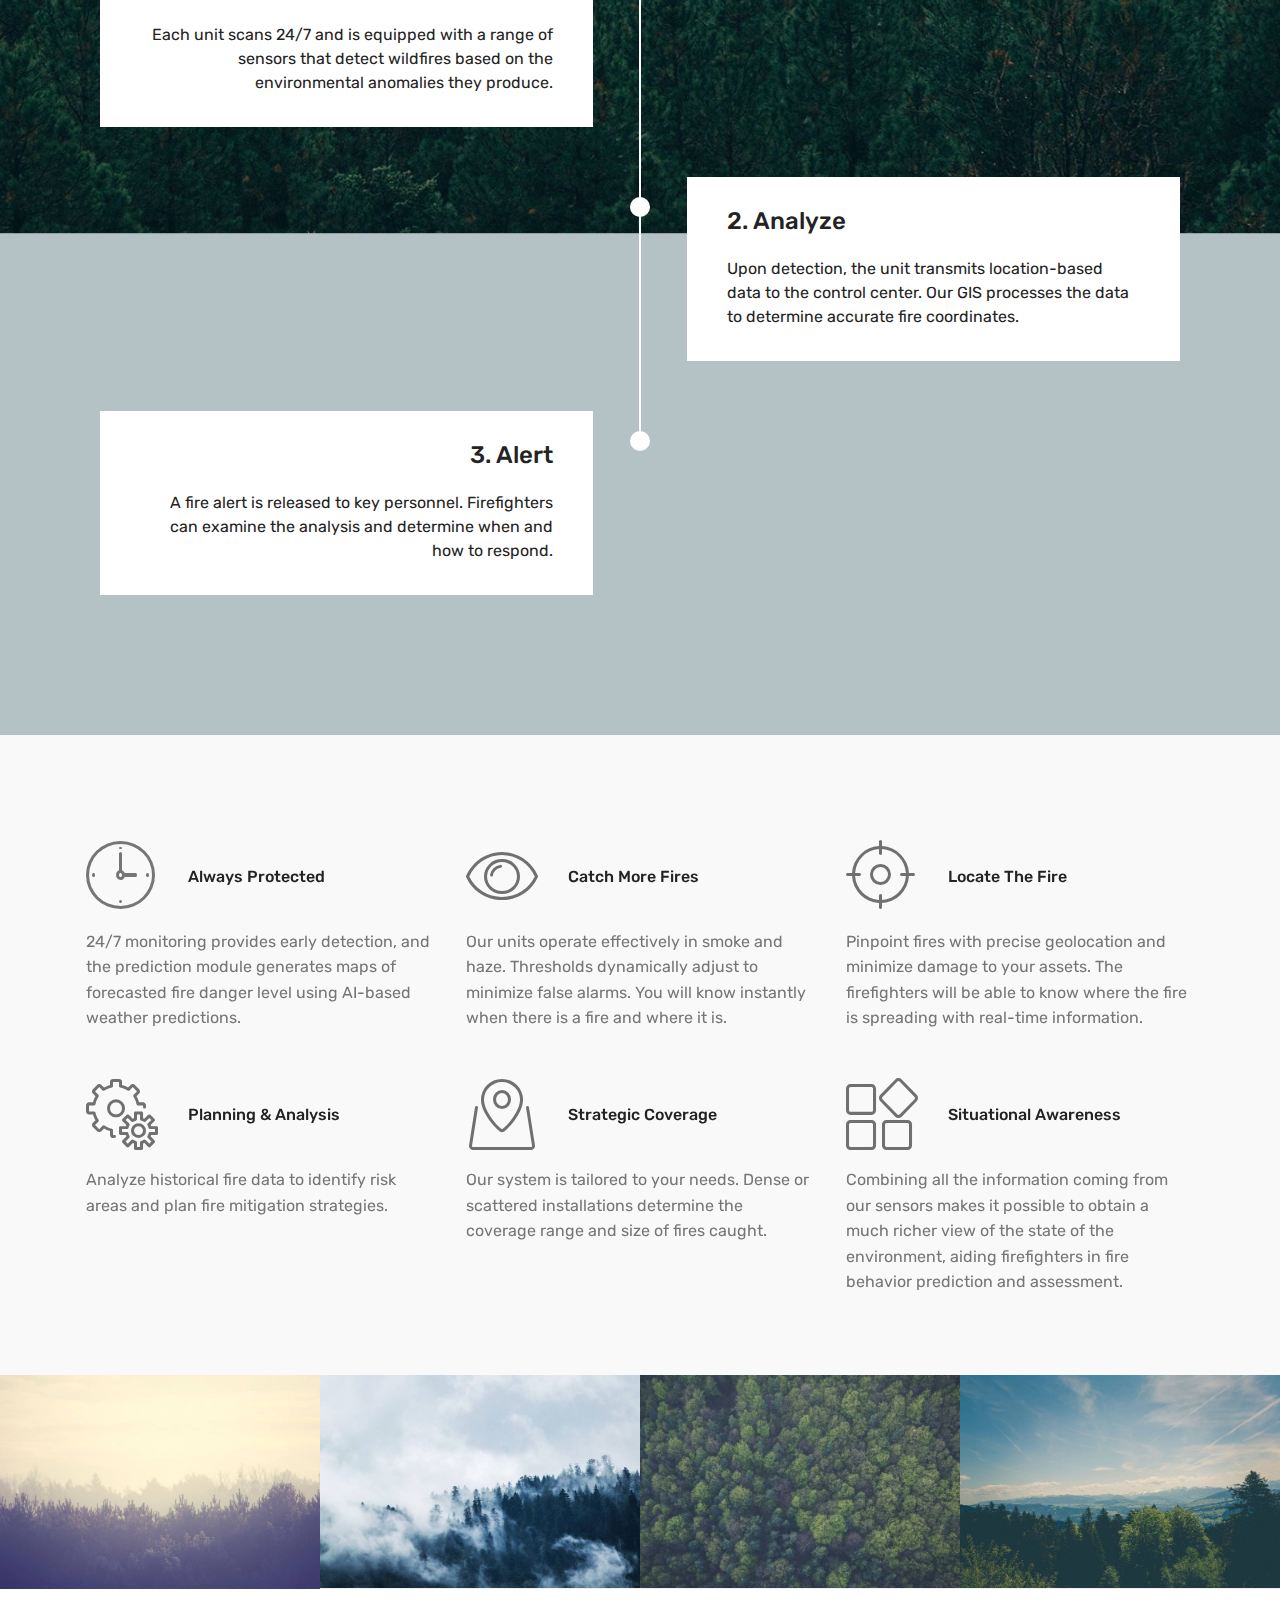
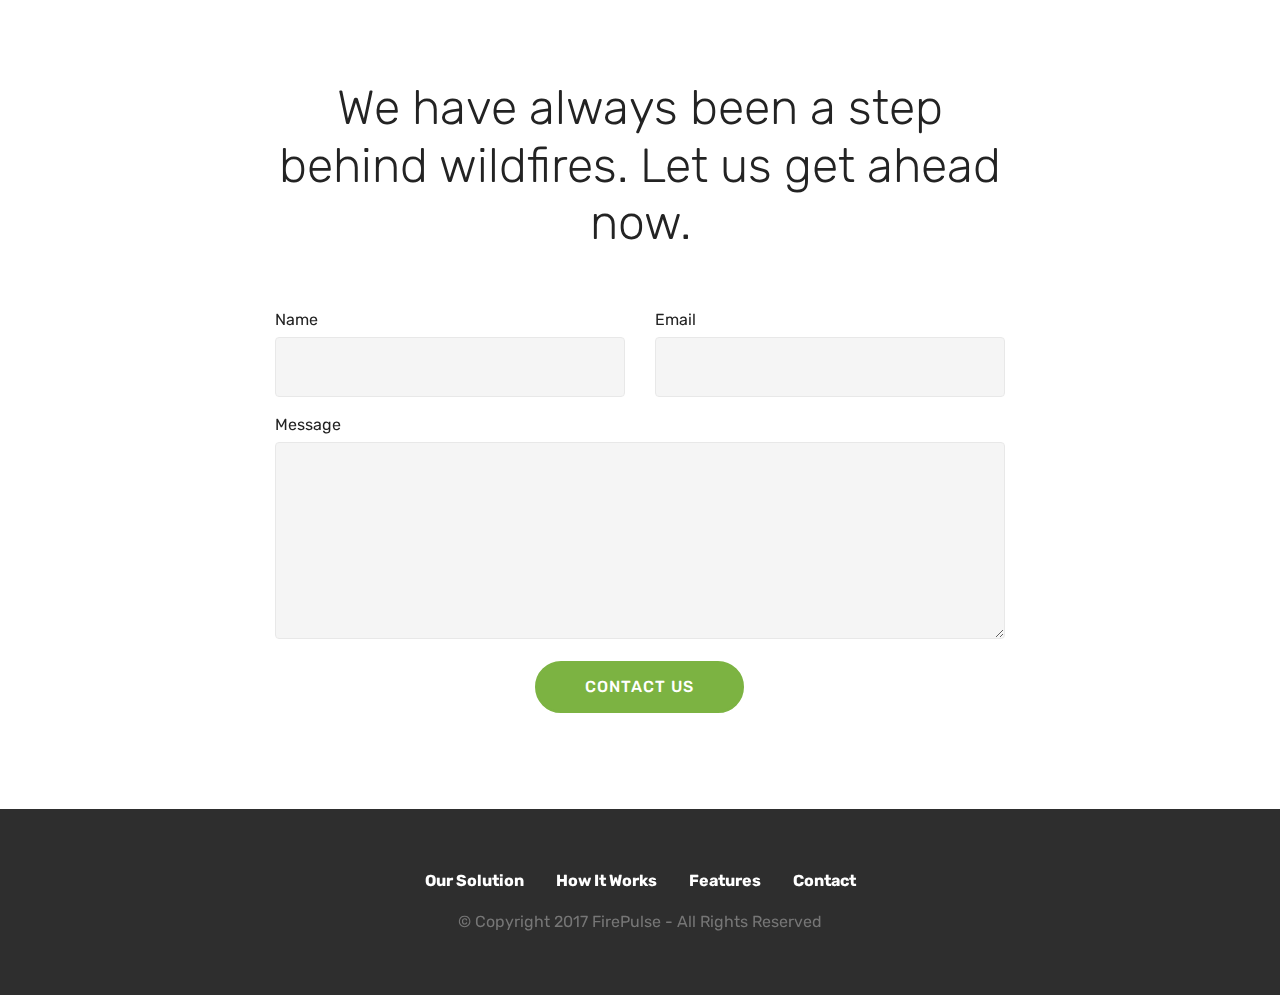
==== commit 92aff223: "Add demo button" ====
--- a/index.html
+++ b/index.html
@@ -1,449 +1,439 @@
 <!DOCTYPE html>
 <html>
-<head>
-    <!-- Global site tag (gtag.js) - Google Analytics -->
-    <script async src="https://www.googletagmanager.com/gtag/js?id=UA-108511680-1"></script>
-    <script>
-        window.dataLayer = window.dataLayer || [];
-        function gtag(){dataLayer.push(arguments);}
-        gtag('js', new Date());
-
-        gtag('config', 'UA-108511680-1');
-    </script>
-
-  <meta charset="UTF-8">
-  <meta http-equiv="X-UA-Compatible" content="IE=edge">
-  <meta name="viewport" content="width=device-width, initial-scale=1">
-  <meta name="description" content="FirePulse - Get Ahead of Fire">
-
-  <title>FirePulse</title>
-
-  <link rel="stylesheet" href="assets/web/assets/mobirise-icons/mobirise-icons.css">
-  <link rel="stylesheet" href="assets/bootstrap/css/bootstrap.min.css">
-  <link rel="stylesheet" href="assets/bootstrap/css/bootstrap-grid.min.css">
-  <link rel="stylesheet" href="assets/bootstrap/css/bootstrap-reboot.min.css">
-  <link rel="stylesheet" href="assets/dropdown/css/style.css">
-  <link rel="stylesheet" href="assets/theme/css/style.css">
-  <link rel="stylesheet" href="assets/mobirise-gallery/style.css">
-  <link rel="stylesheet" href="assets/mobirise/css/mbr-additional.css">
-</head>
-<body>
-<section class="menu cid-qyNrmQAsGF" once="menu" id="menu1-e" data-rv-view="1225">
-    <nav class="navbar navbar-expand beta-menu navbar-dropdown align-items-center navbar-toggleable-sm bg-color transparent">
-        <button class="navbar-toggler navbar-toggler-right" type="button" data-toggle="collapse" data-target="#navbarSupportedContent"
-                aria-controls="navbarSupportedContent" aria-expanded="false" aria-label="Toggle navigation">
-            <div class="hamburger">
-                <span></span>
-                <span></span>
-                <span></span>
-                <span></span>
-            </div>
-        </button>
-        <div class="menu-logo">
-            <div class="navbar-brand">
-                <span class="navbar-caption-wrap">
-                    <a class="navbar-caption text-white display-4" href="#top">FirePulse<br></a>
-                </span>
-            </div>
-        </div>
-        <div class="collapse navbar-collapse" id="navbarSupportedContent">
-            <ul class="navbar-nav nav-dropdown nav-right" data-app-modern-menu="true">
-                <li class="nav-item">
-                    <a class="nav-link link text-white display-4" href="index.html#features1-i">Our Solution</a>
-                </li>
-                <li class="nav-item">
-                    <a class="nav-link link text-white display-4" href="index.html#timeline1-r">How It Works</a>
-                </li>
-                <li class="nav-item">
-                    <a class="nav-link link text-white display-4" href="index.html#features10-p">Features</a>
-                </li>
-                <li class="nav-item">
-                    <a class="nav-link link text-white display-4" href="index.html#form1-s">Contact</a>
-                </li>
-            </ul>
-        </div>
-    </nav>
-</section>
-
-<section class="cid-qyNrmRjcz0 mbr-parallax-background" id="header2-f" data-rv-view="1227">
-    <div class="mbr-overlay" style="background: linear-gradient(to right, rgba(255, 87, 34, 0.85) , rgba(139, 195, 74, 0.25));"></div>
-    <div class="container align-center">
-        <div class="row justify-content-md-center">
-            <div class="mbr-white col-md-10">
-                <h1 class="mbr-section-title mbr-bold pb-3 mbr-fonts-style display-1">FirePulse</h1>
-                <h3 class="mbr-section-subtitle align-center mbr-light pb-3 mbr-fonts-style display-2">Get ahead of fire</h3>
-                <p class="mbr-text pb-3 mbr-fonts-style display-5">
-                    IoT solution combining smart biosensors, data fusion, and
-                    AI-based analytics that tracks forest conditions in real
-                    time in order to <strong>understand, anticipate, and
-                    suppress wildfires</strong>.
-                </p>
-            </div>
-        </div>
-    </div>
-</section>
-
-<section class="features1 cid-qyNvfasFLS" id="features1-i" data-rv-view="1230">
-    <div class="container">
-        <div class="media-container-row">
-            <div class="card p-3 col-12 col-md-6 col-lg-3">
-                <div class="card-img pb-3">
-                    <span class="mbr-iconfont mbri-cust-feedback" style="color: rgb(118, 118, 118);" media-simple="true"></span>
-                </div>
-                <div class="card-box">
-                    <h4 class="card-title py-3 mbr-fonts-style display-5">
-                        Actionable Insights
-                    </h4>
-                    <p class="mbr-text mbr-fonts-style display-7">
-                        We offer an end-to-end solution from gathering data, to
-                        analyzing it based on artificial intelligence, and
-                        visualizing the results in a way that extends your
-                        current capabilities and helps you better understand and
-                        deal with wildfires.
-                    </p>
-                </div>
-            </div>
-
-            <div class="card p-3 col-12 col-md-6 col-lg-3">
-                <div class="card-img pb-3">
-                    <span class="mbr-iconfont mbri-idea" style="color: rgb(118, 118, 118);" media-simple="true"></span>
-                </div>
-                <div class="card-box">
-                    <h4 class="card-title py-3 mbr-fonts-style display-5">
-                        Make Sense Of Your Data
-                    </h4>
-                    <p class="mbr-text mbr-fonts-style display-7">
-                        Data fusion and AI enable you to turn all collected data
-                        into meaningful information. Continuous monitoring and
-                        precise prediction algorithms allows you to be proactive
-                        instead of reactive.
-                    </p>
-                </div>
-            </div>
-
-            <div class="card p-3 col-12 col-md-6 col-lg-3">
-                <div class="card-img pb-3">
-                    <span class="mbr-iconfont mbri-sun" style="color: rgb(118, 118, 118);" media-simple="true"></span>
-                </div>
-                <div class="card-box">
-                    <h4 class="card-title py-3 mbr-fonts-style display-5">
-                        Powered By Photosyntesis
-                    </h4>
-                    <p class="mbr-text mbr-fonts-style display-7">
-                        Our units are powered by microbial fuel cells, a device
-                        that converts chemical energy to electrical energy by
-                        the action of microorganisms. No batteries included.
-                    </p>
-                </div>
-            </div>
-
-            <div class="card p-3 col-12 col-md-6 col-lg-3">
-                <div class="card-img pb-3">
-                    <span class="mbr-iconfont mbri-responsive" style="color: rgb(118, 118, 118);" media-simple="true"></span>
-                </div>
-                <div class="card-box">
-                    <h4 class="card-title py-3 mbr-fonts-style display-5">
-                        Available Everywhere
-                    </h4>
-                    <p class="mbr-text mbr-fonts-style display-7">
-                        Our real-time, geospatial intelligence system gives you
-                        insights into the environment’s health and empower you
-                        to make informed decisions and mitigate risks
-                        immediately.
-                    </p>
-                </div>
-            </div>
-        </div>
-    </div>
-</section>
-
-<section class="timeline1 cid-qyNzXFHIGT mbr-parallax-background" id="timeline1-r" data-rv-view="1233">
-    <div class="mbr-overlay" style="opacity: 0.25; background-color: rgb(7, 59, 76);"></div>
-
-    <div class="container align-center">
-        <h2 class="mbr-section-title pb-3 mbr-fonts-style display-2">
-            How It Works
-        </h2>
-        <h3 class="mbr-section-subtitle pb-5 mbr-fonts-style display-5">
-            How long until you know there is a wildfire happening? In most
-            cases, when someone notices about the fire, it is already too late.
-        </h3>
-
-        <div class="container timelines-container" mbri-timelines="">
-            <div class="row timeline-element reverse separline">
-                <div class="timeline-date-panel col-xs-12 col-md-6  align-left"></div>
-                <span class="iconBackground"></span>
-                <div class="col-xs-12 col-md-6 align-right">
-                    <div class="timeline-text-content">
-                        <h4 class="mbr-timeline-title pb-3 mbr-fonts-style display-5">1. Identify</h4>
-                        <p class="mbr-timeline-text mbr-fonts-style display-7">
-                            Each unit scans 24/7 and is equipped with a range of
-                            sensors that detect wildfires based on the
-                            environmental anomalies they produce.
+
+    <head>
+        <!-- Global site tag (gtag.js) - Google Analytics -->
+        <script async src="https://www.googletagmanager.com/gtag/js?id=UA-108511680-1"></script>
+        <script>
+            window.dataLayer = window.dataLayer || [];
+
+            function gtag() {
+                dataLayer.push(arguments);
+            }
+            gtag('js', new Date());
+
+            gtag('config', 'UA-108511680-1');
+        </script>
+
+        <meta charset="UTF-8">
+        <meta http-equiv="X-UA-Compatible" content="IE=edge">
+        <meta name="viewport" content="width=device-width, initial-scale=1">
+        <meta name="description" content="FirePulse - Get Ahead of Fire">
+
+        <title>FirePulse</title>
+
+        <link rel="stylesheet" href="assets/web/assets/mobirise-icons/mobirise-icons.css">
+        <link rel="stylesheet" href="assets/bootstrap/css/bootstrap.min.css">
+        <link rel="stylesheet" href="assets/bootstrap/css/bootstrap-grid.min.css">
+        <link rel="stylesheet" href="assets/bootstrap/css/bootstrap-reboot.min.css">
+        <link rel="stylesheet" href="assets/dropdown/css/style.css">
+        <link rel="stylesheet" href="assets/theme/css/style.css">
+        <link rel="stylesheet" href="assets/mobirise-gallery/style.css">
+        <link rel="stylesheet" href="assets/mobirise/css/mbr-additional.css">
+    </head>
+
+    <body>
+        <section class="menu cid-qyNrmQAsGF" once="menu" id="menu1-e" data-rv-view="1225">
+            <nav class="navbar navbar-expand beta-menu navbar-dropdown align-items-center navbar-toggleable-sm bg-color transparent">
+                <button class="navbar-toggler navbar-toggler-right" type="button" data-toggle="collapse" data-target="#navbarSupportedContent"
+                    aria-controls="navbarSupportedContent" aria-expanded="false" aria-label="Toggle navigation">
+                    <div class="hamburger">
+                        <span></span>
+                        <span></span>
+                        <span></span>
+                        <span></span>
+                    </div>
+                </button>
+                <div class="menu-logo">
+                    <div class="navbar-brand">
+                        <span class="navbar-caption-wrap">
+                            <a class="navbar-caption text-white display-4" href="#top">FirePulse
+                                <br>
+                            </a>
+                        </span>
+                    </div>
+                </div>
+                <div class="collapse navbar-collapse" id="navbarSupportedContent">
+                    <ul class="navbar-nav nav-dropdown nav-right" data-app-modern-menu="true">
+                        <li class="nav-item">
+                            <a class="nav-link link text-white display-4" href="index.html#features1-i">Our Solution</a>
+                        </li>
+                        <li class="nav-item">
+                            <a class="nav-link link text-white display-4" href="index.html#timeline1-r">How It Works</a>
+                        </li>
+                        <li class="nav-item">
+                            <a class="nav-link link text-white display-4" href="index.html#features10-p">Features</a>
+                        </li>
+                        <li class="nav-item">
+                            <a class="nav-link link text-white display-4" href="index.html#form1-s">Contact</a>
+                        </li>
+                    </ul>
+                </div>
+            </nav>
+        </section>
+
+        <section class="cid-qyNrmRjcz0 mbr-parallax-background" id="header2-f" data-rv-view="1227">
+            <div class="mbr-overlay" style="background: linear-gradient(to right, rgba(255, 87, 34, 0.85) , rgba(139, 195, 74, 0.25));"></div>
+            <div class="container align-center">
+                <div class="row justify-content-md-center">
+                    <div class="mbr-white col-md-10">
+                        <h1 class="mbr-section-title mbr-bold pb-3 mbr-fonts-style display-1">FirePulse</h1>
+                        <h3 class="mbr-section-subtitle align-center mbr-light pb-3 mbr-fonts-style display-2">Get ahead of fire</h3>
+                        <p class="mbr-text pb-3 mbr-fonts-style display-5">
+                            IoT solution combining smart biosensors, data fusion, and AI-based analytics that tracks forest conditions in real time in
+                            order to
+                            <strong>understand, anticipate, and suppress wildfires</strong>.
                         </p>
-                    </div>
-                </div>
-            </div>
-
-            <div class="row timeline-element  separline">
-                <div class="timeline-date-panel col-xs-12 col-md-6 align-right"></div>
-                <span class="iconBackground"></span>
-                <div class="col-xs-12 col-md-6 align-left ">
-                    <div class="timeline-text-content">
-                        <h4 class="mbr-timeline-title pb-3 mbr-fonts-style display-5">2. Analyze</h4>
-                        <p class="mbr-timeline-text mbr-fonts-style display-7">
-                            Upon detection, the unit transmits location-based
-                            data to the control center. Our GIS processes the
-                            data to determine accurate fire coordinates.
+                        <div class="mbr-section-btn">
+                            <a class="btn btn-md btn-white-outline display-4" href="#features1-i">LEARN MORE</a>
+                            <a class="btn btn-md btn-primary display-4" href="https://mobirise.com" target="_blank">LIVE DEMO</a>
+                        </div>
+                    </div>
+                </div>
+            </div>
+            </div>
+        </section>
+
+        <section class="features1 cid-qyNvfasFLS" id="features1-i" data-rv-view="1230">
+            <div class="container">
+                <div class="media-container-row">
+                    <div class="card p-3 col-12 col-md-6 col-lg-3">
+                        <div class="card-img pb-3">
+                            <span class="mbr-iconfont mbri-cust-feedback" style="color: rgb(118, 118, 118);" media-simple="true"></span>
+                        </div>
+                        <div class="card-box">
+                            <h4 class="card-title py-3 mbr-fonts-style display-5">
+                                Actionable Insights
+                            </h4>
+                            <p class="mbr-text mbr-fonts-style display-7">
+                                We offer an end-to-end solution from gathering data, to analyzing it based on artificial intelligence, and visualizing the
+                                results in a way that extends your current capabilities and helps you better understand and
+                                deal with wildfires.
+                            </p>
+                        </div>
+                    </div>
+
+                    <div class="card p-3 col-12 col-md-6 col-lg-3">
+                        <div class="card-img pb-3">
+                            <span class="mbr-iconfont mbri-idea" style="color: rgb(118, 118, 118);" media-simple="true"></span>
+                        </div>
+                        <div class="card-box">
+                            <h4 class="card-title py-3 mbr-fonts-style display-5">
+                                Make Sense Of Your Data
+                            </h4>
+                            <p class="mbr-text mbr-fonts-style display-7">
+                                Data fusion and AI enable you to turn all collected data into meaningful information. Continuous monitoring and precise prediction
+                                algorithms allows you to be proactive instead of reactive.
+                            </p>
+                        </div>
+                    </div>
+
+                    <div class="card p-3 col-12 col-md-6 col-lg-3">
+                        <div class="card-img pb-3">
+                            <span class="mbr-iconfont mbri-sun" style="color: rgb(118, 118, 118);" media-simple="true"></span>
+                        </div>
+                        <div class="card-box">
+                            <h4 class="card-title py-3 mbr-fonts-style display-5">
+                                Powered By Photosyntesis
+                            </h4>
+                            <p class="mbr-text mbr-fonts-style display-7">
+                                Our units are powered by microbial fuel cells, a device that converts chemical energy to electrical energy by the action
+                                of microorganisms. No batteries included.
+                            </p>
+                        </div>
+                    </div>
+
+                    <div class="card p-3 col-12 col-md-6 col-lg-3">
+                        <div class="card-img pb-3">
+                            <span class="mbr-iconfont mbri-responsive" style="color: rgb(118, 118, 118);" media-simple="true"></span>
+                        </div>
+                        <div class="card-box">
+                            <h4 class="card-title py-3 mbr-fonts-style display-5">
+                                Available Everywhere
+                            </h4>
+                            <p class="mbr-text mbr-fonts-style display-7">
+                                Our real-time, geospatial intelligence system gives you insights into the environment’s health and empower you to make informed
+                                decisions and mitigate risks immediately.
+                            </p>
+                        </div>
+                    </div>
+                </div>
+            </div>
+        </section>
+
+        <section class="timeline1 cid-qyNzXFHIGT mbr-parallax-background" id="timeline1-r" data-rv-view="1233">
+            <div class="mbr-overlay" style="opacity: 0.25; background-color: rgb(7, 59, 76);"></div>
+
+            <div class="container align-center">
+                <h2 class="mbr-section-title pb-3 mbr-fonts-style display-2">
+                    How It Works
+                </h2>
+                <h3 class="mbr-section-subtitle pb-5 mbr-fonts-style display-5">
+                    How long until you know there is a wildfire happening? In most cases, when someone notices about the fire, it is already
+                    too late.
+                </h3>
+
+                <div class="container timelines-container" mbri-timelines="">
+                    <div class="row timeline-element reverse separline">
+                        <div class="timeline-date-panel col-xs-12 col-md-6  align-left"></div>
+                        <span class="iconBackground"></span>
+                        <div class="col-xs-12 col-md-6 align-right">
+                            <div class="timeline-text-content">
+                                <h4 class="mbr-timeline-title pb-3 mbr-fonts-style display-5">1. Identify</h4>
+                                <p class="mbr-timeline-text mbr-fonts-style display-7">
+                                    Each unit scans 24/7 and is equipped with a range of sensors that detect wildfires based on the environmental anomalies they
+                                    produce.
+                                </p>
+                            </div>
+                        </div>
+                    </div>
+
+                    <div class="row timeline-element  separline">
+                        <div class="timeline-date-panel col-xs-12 col-md-6 align-right"></div>
+                        <span class="iconBackground"></span>
+                        <div class="col-xs-12 col-md-6 align-left ">
+                            <div class="timeline-text-content">
+                                <h4 class="mbr-timeline-title pb-3 mbr-fonts-style display-5">2. Analyze</h4>
+                                <p class="mbr-timeline-text mbr-fonts-style display-7">
+                                    Upon detection, the unit transmits location-based data to the control center. Our GIS processes the data to determine accurate
+                                    fire coordinates.
+                                </p>
+                            </div>
+                        </div>
+                    </div>
+
+                    <div class="row timeline-element reverse">
+                        <div class="timeline-date-panel col-xs-12 col-md-6  align-left"></div>
+                        <span class="iconBackground"></span>
+                        <div class="col-xs-12 col-md-6 align-right">
+                            <div class="timeline-text-content">
+                                <h4 class="mbr-timeline-title pb-3 mbr-fonts-style display-5">3. Alert</h4>
+                                <p class="mbr-timeline-text mbr-fonts-style display-7">
+                                    A fire alert is released to key personnel. Firefighters can examine the analysis and determine when and how to respond.
+                                </p>
+                            </div>
+                        </div>
+                    </div>
+                </div>
+            </div>
+        </section>
+
+        <section class="features10 cid-qyNzpm84Uh pb-5" id="features10-p" data-rv-view="1236">
+            <div class="container">
+                <div class="row justify-content-center">
+                    <div class="card p-3 col-12 col-md-6 col-lg-4">
+                        <div class="media mb-3">
+                            <div class="card-img align-self-center d-flex">
+                                <span class="mbr-iconfont mbri-clock" style="color: rgb(118, 118, 118);" media-simple="true"></span>
+                            </div>
+                            <h4 class="card-title media-body py-3 mbr-fonts-style display-7">Always Protected</h4>
+                        </div>
+                        <div class="card-box">
+                            <p class="mbr-text mbr-fonts-style display-7">
+                                24/7 monitoring provides early detection, and the prediction module generates maps of forecasted fire danger level using
+                                AI-based weather predictions.
+                            </p>
+                        </div>
+                    </div>
+
+                    <div class="card p-3 col-12 col-md-6 col-lg-4">
+                        <div class="media mb-3">
+                            <div class="card-img align-self-center d-flex">
+                                <span class="mbr-iconfont mbri-preview" media-simple="true"></span>
+                            </div>
+                            <h4 class="card-title media-body py-3 mbr-fonts-style display-7">Catch More Fires</h4>
+                        </div>
+                        <div class="card-box">
+                            <p class="mbr-text mbr-fonts-style display-7">
+                                Our units operate effectively in smoke and haze. Thresholds dynamically adjust to minimize false alarms. You will know instantly
+                                when there is a fire and where it is.</p>
+                        </div>
+                    </div>
+
+                    <div class="card p-3 col-12 col-md-6 col-lg-4">
+                        <div class="media mb-3">
+                            <div class="card-img align-self-center d-flex">
+                                <span class="mbr-iconfont mbri-target" media-simple="true"></span>
+                            </div>
+                            <h4 class="card-title media-body py-3 mbr-fonts-style display-7">Locate The Fire</h4>
+                        </div>
+                        <div class="card-box">
+                            <p class="mbr-text mbr-fonts-style display-7">
+                                Pinpoint fires with precise geolocation and minimize damage to your assets. The firefighters will be able to know where the
+                                fire is spreading with real-time information.
+                            </p>
+                        </div>
+                    </div>
+
+                    <div class="card p-3 col-12 col-md-6 col-lg-4">
+                        <div class="media mb-3">
+                            <div class="card-img align-self-center d-flex">
+                                <span class="mbr-iconfont mbri-setting" media-simple="true"></span>
+                            </div>
+                            <h4 class="card-title media-body py-3 mbr-fonts-style display-7">Planning &amp; Analysis</h4>
+                        </div>
+                        <div class="card-box">
+                            <p class="mbr-text mbr-fonts-style display-7">
+                                Analyze historical fire data to identify risk areas and plan fire mitigation strategies.
+                            </p>
+                        </div>
+                    </div>
+
+                    <div class="card p-3 col-12 col-md-6 col-lg-4">
+                        <div class="media mb-3">
+                            <div class="card-img align-self-center d-flex">
+                                <span class="mbr-iconfont mbri-map-pin" media-simple="true"></span>
+                            </div>
+                            <h4 class="card-title media-body py-3 mbr-fonts-style display-7">Strategic Coverage</h4>
+                        </div>
+                        <div class="card-box">
+                            <p class="mbr-text mbr-fonts-style display-7">
+                                Our system is tailored to your needs. Dense or scattered installations determine the coverage range and size of fires caught.
+                            </p>
+                        </div>
+                    </div>
+
+                    <div class="card p-3 col-12 col-md-6 col-lg-4">
+                        <div class="media mb-3">
+                            <div class="card-img align-self-center d-flex">
+                                <span class="mbr-iconfont mbri-extension" media-simple="true"></span>
+                            </div>
+                            <h4 class="card-title media-body py-3 mbr-fonts-style display-7">Situational Awareness</h4>
+                        </div>
+                        <div class="card-box">
+                            <p class="mbr-text mbr-fonts-style display-7">Combining all the information coming from our sensors makes it possible to obtain a much richer
+                                view of the state of the environment, aiding firefighters in fire behavior prediction and
+                                assessment.
+                            </p>
+                        </div>
+                    </div>
+                </div>
+            </div>
+        </section>
+
+        <section class="mbr-gallery" id="gallery3-l" data-rv-view="1242">
+            <div>
+                <div>
+                    <div class="mbr-gallery-row">
+                        <div class="mbr-gallery-layout-default">
+                            <div>
+                                <div>
+                                    <div class="mbr-gallery-item mbr-gallery-item--p0">
+                                        <div href="#lb-gallery3-l">
+                                            <img src="assets/images/landscape-trees-winter-8781-1280x856-800x535.jpg" alt="">
+                                        </div>
+                                    </div>
+                                    <div class="mbr-gallery-item mbr-gallery-item--p0">
+                                        <div href="#lb-gallery3-l">
+                                            <img src="assets/images/pexels-photo-167699-1280x853-800x533.jpg" alt="">
+                                        </div>
+                                    </div>
+                                    <div class="mbr-gallery-item mbr-gallery-item--p0">
+                                        <div href="#lb-gallery3-l">
+                                            <img src="assets/images/pexels-photo-113338-1280x853-800x533.jpg" alt="">
+                                        </div>
+                                    </div>
+                                    <div class="mbr-gallery-item mbr-gallery-item--p0">
+                                        <div href="#lb-gallery3-l">
+                                            <img src="assets/images/pexels-photo-129105-1280x853-800x533.jpg" alt="">
+                                        </div>
+                                    </div>
+                                </div>
+                            </div>
+                        </div>
+                    </div>
+                </div>
+            </div>
+        </section>
+
+        <section class="mbr-section form1 cid-qyNCkxbKjZ" id="form1-s" data-rv-view="1261">
+            <div class="container">
+                <div class="row justify-content-center">
+                    <div class="title col-12 col-lg-8">
+                        <h2 class="mbr-section-title align-center pb-3 mbr-fonts-style display-2">
+                            We have always been a step behind wildfires. Let us get ahead now.
+                        </h2>
+                    </div>
+                </div>
+            </div>
+            <div class="container">
+                <div class="row justify-content-center">
+                    <div class="media-container-column col-lg-8" data-form-type="formoid">
+                        <div data-form-alert="" hidden="">Thanks for contacting us! We will get back at you as soon as possible.</div>
+
+                        <form class="mbr-form" action="https://mobirise.com/" method="post" data-form-title="Mobirise Form">
+                            <input type="hidden" data-form-email="true" value="gnU/629u4FB95hNdyKQsaQqnuOkDo2GYJ6wR9Qyj9FhAoC0053Ku/VlZqA9ZPZjB5Nr1Hg8uNTyIGuQ9LGgLoWUwlEdALuaLyAC6wq1TpmEbZEG/PhLjs02CawAMzW4U">
+                            <div class="row row-sm-offset">
+                                <div class="col-md-4 multi-horizontal" data-for="name">
+                                    <div class="form-group">
+                                        <label class="form-control-label mbr-fonts-style display-7" for="name-form1-s">Name</label>
+                                        <input type="text" class="form-control" name="name" data-form-field="Name" required="" id="name-form1-s">
+                                    </div>
+                                </div>
+                                <div class="col-md-4 multi-horizontal" data-for="email">
+                                    <div class="form-group">
+                                        <label class="form-control-label mbr-fonts-style display-7" for="email-form1-s">Email</label>
+                                        <input type="email" class="form-control" name="email" data-form-field="Email" required="" id="email-form1-s">
+                                    </div>
+                                </div>
+                            </div>
+                            <div class="form-group" data-for="message">
+                                <label class="form-control-label mbr-fonts-style display-7" for="message-form1-s">Message</label>
+                                <textarea type="text" class="form-control" name="message" rows="7" data-form-field="Message" id="message-form1-s"></textarea>
+                            </div>
+                            <span class="input-group-btn">
+                                <button type="submit" class="btn btn-primary btn-form display-4" onClick="ga('send', 'event', { eventCategory: 'Form', eventAction: 'Submit', eventLabel: 'Contact Us'});">
+                                    CONTACT US
+                                </button>
+                            </span>
+                        </form>
+                    </div>
+                </div>
+            </div>
+        </section>
+
+        <section once="" class="cid-qyNLZDrBRX" id="footer7-z" data-rv-view="1264">
+            <div class="container">
+                <div class="media-container-row align-center mbr-white">
+                    <div class="row">
+                        <ul class="foot-menu">
+                            <li class="foot-menu-item mbr-fonts-style display-7">
+                                <a class="text-white mbr-bold" href="index.html#header2-f">Our Solution</a>
+                            </li>
+                            <li class="foot-menu-item mbr-fonts-style display-7">
+                                <a class="text-white mbr-bold" href="index.html#timeline1-r">How It Works</a>
+                            </li>
+                            <li class="foot-menu-item mbr-fonts-style display-7">
+                                <a class="text-white mbr-bold" href="index.html#features10-p">Features</a>
+                            </li>
+                            <li class="foot-menu-item mbr-fonts-style display-7">
+                                <a class="text-white mbr-bold" href="index.html#form1-s">Contact</a>
+                            </li>
+                        </ul>
+                    </div>
+                    <div class="row row-copirayt">
+                        <p class="mbr-text mb-0 mbr-fonts-style mbr-white display-7">
+                            © Copyright 2017 FirePulse - All Rights Reserved
                         </p>
                     </div>
                 </div>
             </div>
-
-            <div class="row timeline-element reverse">
-                <div class="timeline-date-panel col-xs-12 col-md-6  align-left"></div>
-                <span class="iconBackground"></span>
-                <div class="col-xs-12 col-md-6 align-right">
-                    <div class="timeline-text-content">
-                        <h4 class="mbr-timeline-title pb-3 mbr-fonts-style display-5">3. Alert</h4>
-                        <p class="mbr-timeline-text mbr-fonts-style display-7">
-                            A fire alert is released to key personnel.
-                            Firefighters can examine the analysis and determine
-                            when and how to respond.
-                        </p>
-                    </div>
-                </div>
-            </div>
-        </div>
-    </div>
-</section>
-
-<section class="features10 cid-qyNzpm84Uh pb-5" id="features10-p" data-rv-view="1236">
-    <div class="container">
-        <div class="row justify-content-center">
-            <div class="card p-3 col-12 col-md-6 col-lg-4">
-                <div class="media mb-3">
-                    <div class="card-img align-self-center d-flex">
-                        <span class="mbr-iconfont mbri-clock" style="color: rgb(118, 118, 118);" media-simple="true"></span>
-                    </div>
-                    <h4 class="card-title media-body py-3 mbr-fonts-style display-7">Always Protected</h4>
-                </div>
-                <div class="card-box">
-                    <p class="mbr-text mbr-fonts-style display-7">
-                        24/7 monitoring provides early detection, and the
-                        prediction module generates maps of forecasted fire
-                        danger level using AI-based weather predictions.
-                    </p>
-                </div>
-            </div>
-
-            <div class="card p-3 col-12 col-md-6 col-lg-4">
-                <div class="media mb-3">
-                    <div class="card-img align-self-center d-flex">
-                        <span class="mbr-iconfont mbri-preview" media-simple="true"></span>
-                    </div>
-                    <h4 class="card-title media-body py-3 mbr-fonts-style display-7">Catch More Fires</h4>
-                </div>
-                <div class="card-box">
-                    <p class="mbr-text mbr-fonts-style display-7">
-                        Our units operate effectively in smoke and haze.
-                        Thresholds dynamically adjust to minimize false alarms.
-                        You will know instantly when there is a fire and where
-                        it is.</p>
-                </div>
-            </div>
-
-            <div class="card p-3 col-12 col-md-6 col-lg-4">
-                <div class="media mb-3">
-                    <div class="card-img align-self-center d-flex">
-                        <span class="mbr-iconfont mbri-target" media-simple="true"></span>
-                    </div>
-                    <h4 class="card-title media-body py-3 mbr-fonts-style display-7">Locate The Fire</h4>
-                </div>
-                <div class="card-box">
-                    <p class="mbr-text mbr-fonts-style display-7">
-                        Pinpoint fires with precise geolocation and minimize
-                        damage to your assets. The firefighters will be able to
-                        know where the fire is spreading with real-time
-                        information.
-                    </p>
-                </div>
-            </div>
-
-            <div class="card p-3 col-12 col-md-6 col-lg-4">
-                <div class="media mb-3">
-                    <div class="card-img align-self-center d-flex">
-                        <span class="mbr-iconfont mbri-setting" media-simple="true"></span>
-                    </div>
-                    <h4 class="card-title media-body py-3 mbr-fonts-style display-7">Planning &amp; Analysis</h4>
-                </div>
-                <div class="card-box">
-                    <p class="mbr-text mbr-fonts-style display-7">
-                        Analyze historical fire data to identify risk areas and
-                        plan fire mitigation strategies.
-                    </p>
-                </div>
-            </div>
-
-            <div class="card p-3 col-12 col-md-6 col-lg-4">
-                <div class="media mb-3">
-                    <div class="card-img align-self-center d-flex">
-                        <span class="mbr-iconfont mbri-map-pin" media-simple="true"></span>
-                    </div>
-                    <h4 class="card-title media-body py-3 mbr-fonts-style display-7">Strategic Coverage</h4>
-                </div>
-                <div class="card-box">
-                    <p class="mbr-text mbr-fonts-style display-7">
-                        Our system is tailored to your needs. Dense or scattered
-                        installations determine the coverage range and size of
-                        fires caught.
-                    </p>
-                </div>
-            </div>
-
-            <div class="card p-3 col-12 col-md-6 col-lg-4">
-                <div class="media mb-3">
-                    <div class="card-img align-self-center d-flex">
-                        <span class="mbr-iconfont mbri-extension" media-simple="true"></span>
-                    </div>
-                    <h4 class="card-title media-body py-3 mbr-fonts-style display-7">Situational Awareness</h4>
-                </div>
-                <div class="card-box">
-                    <p class="mbr-text mbr-fonts-style display-7">Combining all
-                        the information coming from our sensors makes it
-                        possible to obtain a much richer view of the state of
-                        the environment, aiding firefighters in fire behavior
-                        prediction and assessment.
-                    </p>
-                </div>
-            </div>
-        </div>
-    </div>
-</section>
-
-<section class="mbr-gallery" id="gallery3-l" data-rv-view="1242">
-    <div>
-        <div>
-            <div class="mbr-gallery-row">
-                <div class="mbr-gallery-layout-default">
-                    <div>
-                        <div>
-                            <div class="mbr-gallery-item mbr-gallery-item--p0">
-                                <div href="#lb-gallery3-l">
-                                    <img src="assets/images/landscape-trees-winter-8781-1280x856-800x535.jpg" alt="">
-                                </div>
-                            </div>
-                            <div class="mbr-gallery-item mbr-gallery-item--p0">
-                                <div href="#lb-gallery3-l">
-                                    <img src="assets/images/pexels-photo-167699-1280x853-800x533.jpg" alt="">
-                                </div>
-                            </div>
-                            <div class="mbr-gallery-item mbr-gallery-item--p0">
-                                <div href="#lb-gallery3-l">
-                                    <img src="assets/images/pexels-photo-113338-1280x853-800x533.jpg" alt="">
-                                </div>
-                            </div>
-                            <div class="mbr-gallery-item mbr-gallery-item--p0">
-                                <div href="#lb-gallery3-l">
-                                    <img src="assets/images/pexels-photo-129105-1280x853-800x533.jpg" alt="">
-                                </div>
-                            </div>
-                        </div>
-                    </div>
-                </div>
-            </div>
-        </div>
-    </div>
-</section>
-
-<section class="mbr-section form1 cid-qyNCkxbKjZ" id="form1-s" data-rv-view="1261">
-    <div class="container">
-        <div class="row justify-content-center">
-            <div class="title col-12 col-lg-8">
-                <h2 class="mbr-section-title align-center pb-3 mbr-fonts-style display-2">
-                    We have always been a step behind wildfires. Let us get ahead now.
-                </h2>
-            </div>
-        </div>
-    </div>
-    <div class="container">
-        <div class="row justify-content-center">
-            <div class="media-container-column col-lg-8" data-form-type="formoid">
-                <div data-form-alert="" hidden="">Thanks for contacting us! We will get back at you as soon as possible.</div>
-
-                <form class="mbr-form" action="https://mobirise.com/" method="post" data-form-title="Mobirise Form">
-                    <input type="hidden" data-form-email="true" value="gnU/629u4FB95hNdyKQsaQqnuOkDo2GYJ6wR9Qyj9FhAoC0053Ku/VlZqA9ZPZjB5Nr1Hg8uNTyIGuQ9LGgLoWUwlEdALuaLyAC6wq1TpmEbZEG/PhLjs02CawAMzW4U">
-                    <div class="row row-sm-offset">
-                        <div class="col-md-4 multi-horizontal" data-for="name">
-                            <div class="form-group">
-                                <label class="form-control-label mbr-fonts-style display-7" for="name-form1-s">Name</label>
-                                <input type="text" class="form-control" name="name" data-form-field="Name" required="" id="name-form1-s">
-                            </div>
-                        </div>
-                        <div class="col-md-4 multi-horizontal" data-for="email">
-                            <div class="form-group">
-                                <label class="form-control-label mbr-fonts-style display-7" for="email-form1-s">Email</label>
-                                <input type="email" class="form-control" name="email" data-form-field="Email" required="" id="email-form1-s">
-                            </div>
-                        </div>
-                    </div>
-                    <div class="form-group" data-for="message">
-                        <label class="form-control-label mbr-fonts-style display-7" for="message-form1-s">Message</label>
-                        <textarea type="text" class="form-control" name="message" rows="7" data-form-field="Message" id="message-form1-s"></textarea>
-                    </div>
-                    <span class="input-group-btn">
-                        <button type="submit" class="btn btn-primary btn-form display-4"
-                                onClick="ga('send', 'event', { eventCategory: 'Form', eventAction: 'Submit', eventLabel: 'Contact Us'});">
-                                CONTACT US
-                        </button>
-                    </span>
-                </form>
-            </div>
-        </div>
-    </div>
-</section>
-
-<section once="" class="cid-qyNLZDrBRX" id="footer7-z" data-rv-view="1264">
-    <div class="container">
-        <div class="media-container-row align-center mbr-white">
-            <div class="row">
-                <ul class="foot-menu">
-                    <li class="foot-menu-item mbr-fonts-style display-7">
-                        <a class="text-white mbr-bold" href="index.html#header2-f">Our Solution</a>
-                    </li>
-                    <li class="foot-menu-item mbr-fonts-style display-7">
-                        <a class="text-white mbr-bold" href="index.html#timeline1-r">How It Works</a>
-                    </li>
-                    <li class="foot-menu-item mbr-fonts-style display-7">
-                        <a class="text-white mbr-bold" href="index.html#features10-p">Features</a>
-                    </li>
-                    <li class="foot-menu-item mbr-fonts-style display-7">
-                        <a class="text-white mbr-bold" href="index.html#form1-s">Contact</a>
-                    </li>
-                </ul>
-            </div>
-            <div class="row row-copirayt">
-                <p class="mbr-text mb-0 mbr-fonts-style mbr-white display-7">
-                    © Copyright 2017 FirePulse - All Rights Reserved
-                </p>
-            </div>
-        </div>
-    </div>
-</section>
-
-<script src="assets/web/assets/jquery/jquery.min.js"></script>
-<script src="assets/popper/popper.min.js"></script>
-<script src="assets/bootstrap/js/bootstrap.min.js"></script>
-<script src="assets/smooth-scroll/smooth-scroll.js"></script>
-<script src="assets/dropdown/js/script.min.js"></script>
-<script src="assets/touch-swipe/jquery.touch-swipe.min.js"></script>
-<script src="assets/masonry/masonry.pkgd.min.js"></script>
-<script src="assets/imagesloaded/imagesloaded.pkgd.min.js"></script>
-<script src="assets/bootstrap-carousel-swipe/bootstrap-carousel-swipe.js"></script>
-<script src="assets/jarallax/jarallax.min.js"></script>
-<script src="assets/theme/js/script.js"></script>
-<script src="assets/mobirise-gallery/script.js"></script>
-<script src="assets/formoid/formoid.min.js"></script>
-
-</body>
+        </section>
+
+        <script src="assets/web/assets/jquery/jquery.min.js"></script>
+        <script src="assets/popper/popper.min.js"></script>
+        <script src="assets/bootstrap/js/bootstrap.min.js"></script>
+        <script src="assets/smooth-scroll/smooth-scroll.js"></script>
+        <script src="assets/dropdown/js/script.min.js"></script>
+        <script src="assets/touch-swipe/jquery.touch-swipe.min.js"></script>
+        <script src="assets/masonry/masonry.pkgd.min.js"></script>
+        <script src="assets/imagesloaded/imagesloaded.pkgd.min.js"></script>
+        <script src="assets/bootstrap-carousel-swipe/bootstrap-carousel-swipe.js"></script>
+        <script src="assets/jarallax/jarallax.min.js"></script>
+        <script src="assets/theme/js/script.js"></script>
+        <script src="assets/mobirise-gallery/script.js"></script>
+        <script src="assets/formoid/formoid.min.js"></script>
+
+    </body>
+
 </html>
